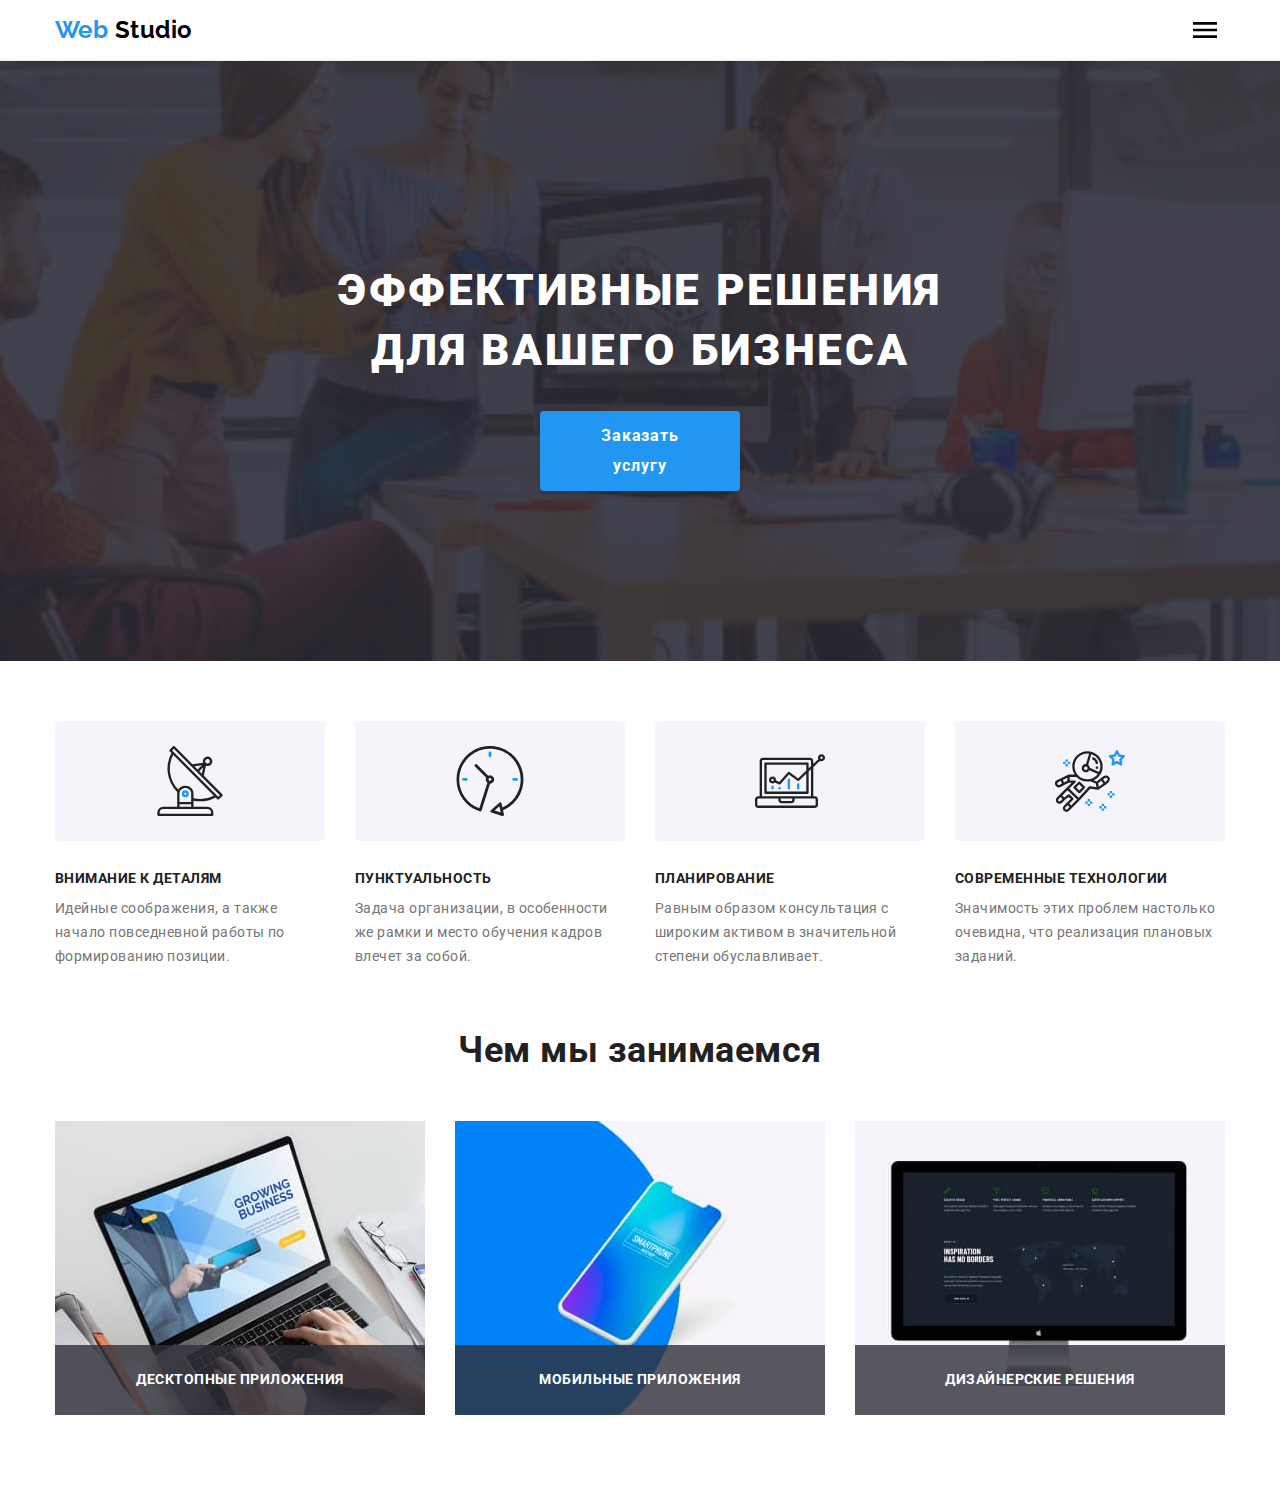
==== index.html @ 08ed557a "делает видимой секцию Чем мы занимаемся на десктопах" ====
<!DOCTYPE html>
<html lang="ru">
  <head>
    <meta charset="UTF-8" />
    <meta name="viewport" content="width=device-width, initial-scale=1.0" />
    <title>Web Studio</title>
    <link
      href="https://fonts.googleapis.com/css2?family=Raleway:wght@700&family=Roboto:wght@400;500;700;900&display=swap"
      rel="stylesheet"
    />
    <link rel="stylesheet" href="./css/main.min.css" />
  </head>
  <body>
    <header class="header">
      <div class="container">
        <a class="logo link" href="./index.html" aria-label="Логотип">
          <span class="logo-web">Web </span>Studio
        </a>
        <button type="button" class="menu-btn" aria-expanded="false" aria-controls="menu-wrapper" data-menu-button>
          <svg width="40" height="40" aria-label="Переключатель мобильного меню">
            <use class="icon-close" href="./images/sprite.svg#icon-close"></use>
            <use class="icon-menu" href="./images/sprite.svg#icon-menu"></use>
          </svg>
        </button>
        <div class="menu-wrapper" id="menu-wrapper" data-menu>
          <nav class="navigation">
            <ul class="site-nav list">
              <li class="item">
                <a class="link current" href="./index.html">Студия</a>
              </li>
              <li class="item">
                <a class="link" href="./portfolio.html">Портфолио</a>
              </li>
              <li class="item">
                <a class="link" href="">Контакты</a>
              </li>
            </ul>
          </nav>
          <address class="address">
            <ul class="address-nav list">
              <li class="item">
                <a class="link" href="mailto:info@devstudio.com">
                  <svg class="address-nav-icon" width="16" height="11">
                    <use href="./images/sprite.svg#envelope"></use>
                  </svg>
                  info@devstudio.com
                </a>
              </li>
              <li class="item">
                <a class="link" href="tel:+380961111111">
                  <svg class="address-nav-icon" width="10" height="15">
                    <use href="./images/sprite.svg#smartphone"></use>
                  </svg>
                  +38 096 111 11 11
                </a>
              </li>
            </ul>
          </address>
        </div>
      </div>
    </header>
    
    
    <main>
      
      <!-- HERO секция -->
      
      <section class="hero">
        <h1 class="hero-title">Эффективные решения для вашего бизнеса</h1>
        <button class="button" type="button" data-modal-open>
          Заказать услугу
        </button>
      </section>

      <!-- Modal Window -->

      <div class="backdrop is-hidden" data-modal>
        <div class="modal">
          <button class="close-button" type="button" data-modal-close>
            <svg class="close-btn" width="30" height="30">
              <use href="./images/sprite.svg#close-btn"></use>
            </svg>
          </button>
          <h2 class="modal-title">Оставьте свои данные, мы вам перезвоним</h2>
          <form action="" class="modal-form">
            <div class="form-field">
              <input
                class="form-input"
                type="text"
                name="user-name"
                id="name"
                placeholder=" "
                required
              />
              <svg class="input-icon" width="18" height="18">
                <use href="./images/sprite.svg#person"></use>
              </svg>
              <label class="form-label" for="name">Имя</label>
            </div>
            <div class="form-field">
              <input
                class="form-input"
                type="tel"
                name="user-telephone"
                id="tel"
                placeholder=" "
                required
              />
              <svg class="input-icon" width="18" height="18">
                <use href="./images/sprite.svg#phone"></use>
              </svg>
              <label class="form-label" for="tel">Телефон</label>
            </div>
            <div class="form-field">
              <input
                class="form-input"
                type="email"
                name="user-email"
                id="email"
                placeholder=" "
                required
              />
              <svg class="input-icon" width="18" height="18">
                <use href="./images/sprite.svg#email"></use>
              </svg>
              <label class="form-label" for="email">Почта</label>
            </div>
            <div class="textarea-field">
              <textarea
                class="form-textarea"
                name="comment"
                id="comment"
                placeholder=" "
              ></textarea>
              <label class="textarea-label" for="comment">Комментарии</label>
            </div>
            <div class="policy-field">
              <label for="policy" class="policy">
                <input
                  class="checkbox"
                  type="checkbox"
                  id="policy"
                  value="accept"
                  required
                />
                <span class="check-icon"></span>
                Соглашаюсь с рассылкой и принимаю
                <a class="policy-link" href="">Условия договора</a>
              </label>
            </div>
            <button class="button" type="submit">Отправить</button>
          </form>
        </div>
      </div>

      <!-- секция О нас -->
      <section class="about-us">
        <div class="container">
          <h2 class="visually-hidden">О нас</h2>
          <ul class="about-us-list list">
            <li class="item">
              <div class="about-us-img">
                <svg class="about-us-svg">
                  <use href="./images/sprite.svg#antenna"></use>
                </svg>
              </div>
              <h3 class="subtitle">Внимание к деталям</h3>
              <p class="description">
                Идейные соображения, а также начало повседневной работы по
                формированию позиции.
              </p>
            </li>
            <li class="item">
              <div class="about-us-img">
                <svg class="about-us-svg">
                  <use href="./images/sprite.svg#clock"></use>
                </svg>
              </div>
              <h3 class="subtitle">Пунктуальность</h3>
              <p class="description">
                Задача организации, в особенности же рамки и место обучения
                кадров влечет за собой.
              </p>
            </li>
            <li class="item">
              <div class="about-us-img">
                <svg class="about-us-svg">
                  <use href="./images/sprite.svg#diagram"></use>
                </svg>
              </div>
              <h3 class="subtitle">Планирование</h3>
              <p class="description">
                Равным образом консультация с широким активом в значительной
                степени обуславливает.
              </p>
            </li>
            <li class="item">
              <div class="about-us-img">
                <svg class="about-us-svg">
                  <use href="./images/sprite.svg#astronaut"></use>
                </svg>
              </div>
              <h3 class="subtitle">Современные технологии</h3>
              <p class="description">
                Значимость этих проблем настолько очевидна, что реализация
                плановых заданий.
              </p>
            </li>
          </ul>
        </div>
      </section>




      <!-- секция Чем мы занимаемся -->
      
      <section class="what-we-do">
        <div class="container">
          <h2 class="title">Чем мы занимаемся</h2>
          <ul class="what-we-do-list list">
            <li class="item">
              <img
                src="./images/main/img-notebook.jpg"
                alt="изображение ноутбука"
                width="370px"
                height="294px"
              />
              <p class="description">Десктопные приложения</p>
            </li>
            <li class="item">
              <img
                src="./images/main/img-smartphone.jpg"
                alt="изображение смартфона"
                width="370px"
                height="294px"
              />
              <p class="description">Мобильные приложения</p>
            </li>
            <li class="item">
              <img
                src="./images/main/img-monitor.jpg"
                alt="изображение монитора"
                width="370px"
                height="294px"
              />
              <p class="description">Дизайнерские решения</p>
            </li>
          </ul>
        </div>
      </section>



      <!-- секция Наша команда -->


      <!-- <section class="team">
        <div class="container">
          <h2 class="title">Наша команда</h2>
          <ul class="team-list list">
            <li class="item">
              <img
                class="team-photo"
                src="./images/team/NikKucher-photo.jpg"
                alt="фото Николая Кучеренко"
                width="270"
              />
              <h3 class="subtitle">Николай Кучеренко</h3>
              <p class="description" lang="en">Product Designer</p>
              <ul class="social-links-list list">
                <li class="social-links-list-item">
                  <a
                    class="social-links-link"
                    href=""
                    aria-label="иконка инстаграма"
                  >
                    <svg class="social-links-icon">
                      <use href="./images/sprite.svg#instagram"></use>
                    </svg>
                  </a>
                </li>
                <li class="social-links-list-item">
                  <a
                    class="social-links-link"
                    href=""
                    aria-label="иконка твиттера"
                  >
                    <svg class="social-links-icon">
                      <use href="./images/sprite.svg#twitter"></use>
                    </svg>
                  </a>
                </li>
                <li class="social-links-list-item">
                  <a
                    class="social-links-link"
                    href=""
                    aria-label="иконка фейсбука"
                  >
                    <svg class="social-links-icon">
                      <use href="./images/sprite.svg#facebook"></use>
                    </svg>
                  </a>
                </li>
                <li class="social-links-list-item">
                  <a
                    class="social-links-link"
                    href=""
                    aria-label="иконка линкедина"
                  >
                    <svg class="social-links-icon">
                      <use href="./images/sprite.svg#linkedin"></use>
                    </svg>
                  </a>
                </li>
              </ul>
            </li>
            <li class="item">
              <img
                class="team-photo"
                src="./images/team/OlgaIvanova-photo.jpg"
                alt="фото Ольги Ивановой"
                width="270"
              />
              <h3 class="subtitle">Ольга Иванова</h3>
              <p class="description" lang="en">Frontend Developer</p>
              <ul class="social-links-list list">
                <li class="social-links-list-item">
                  <a
                    class="social-links-link"
                    href=""
                    aria-label="иконка инстаграма"
                  >
                    <svg class="social-links-icon">
                      <use href="./images/sprite.svg#instagram"></use>
                    </svg>
                  </a>
                </li>
                <li class="social-links-list-item">
                  <a
                    class="social-links-link"
                    href=""
                    aria-label="иконка твиттера"
                  >
                    <svg class="social-links-icon">
                      <use href="./images/sprite.svg#twitter"></use>
                    </svg>
                  </a>
                </li>
                <li class="social-links-list-item">
                  <a
                    class="social-links-link"
                    href=""
                    aria-label="иконка фейсбука"
                  >
                    <svg class="social-links-icon">
                      <use href="./images/sprite.svg#facebook"></use>
                    </svg>
                  </a>
                </li>
                <li class="social-links-list-item">
                  <a
                    class="social-links-link"
                    href=""
                    aria-label="иконка линкедина"
                  >
                    <svg class="social-links-icon">
                      <use href="./images/sprite.svg#linkedin"></use>
                    </svg>
                  </a>
                </li>
              </ul>
            </li>
            <li class="item">
              <img
                class="team-photo"
                src="./images/team/AnSheva-photo.jpg"
                alt="фото Андрея Шевченко"
                width="270"
              />
              <h3 class="subtitle">Андрей Шевченко</h3>
              <p class="description" lang="en">Marketing</p>
              <ul class="social-links-list list">
                <li class="social-links-list-item">
                  <a
                    class="social-links-link"
                    href=""
                    aria-label="иконка инстаграма"
                  >
                    <svg class="social-links-icon">
                      <use href="./images/sprite.svg#instagram"></use>
                    </svg>
                  </a>
                </li>
                <li class="social-links-list-item">
                  <a
                    class="social-links-link"
                    href=""
                    aria-label="иконка твиттера"
                  >
                    <svg class="social-links-icon">
                      <use href="./images/sprite.svg#twitter"></use>
                    </svg>
                  </a>
                </li>
                <li class="social-links-list-item">
                  <a
                    class="social-links-link"
                    href=""
                    aria-label="иконка фейсбука"
                  >
                    <svg class="social-links-icon">
                      <use href="./images/sprite.svg#facebook"></use>
                    </svg>
                  </a>
                </li>
                <li class="social-links-list-item">
                  <a
                    class="social-links-link"
                    href=""
                    aria-label="иконка линкедина"
                  >
                    <svg class="social-links-icon">
                      <use href="./images/sprite.svg#linkedin"></use>
                    </svg>
                  </a>
                </li>
              </ul>
            </li>
            <li class="item">
              <img
                class="team-photo"
                src="./images/team/IvNik-photo.jpg"
                alt="фото Ивана Николаева"
                width="270"
              />
              <h3 class="subtitle">Иван Николаев</h3>
              <p class="description" lang="en">UI Designer</p>
              <ul class="social-links-list list">
                <li class="social-links-list-item">
                  <a
                    class="social-links-link"
                    href=""
                    aria-label="иконка инстаграма"
                  >
                    <svg class="social-links-icon">
                      <use href="./images/sprite.svg#instagram"></use>
                    </svg>
                  </a>
                </li>
                <li class="social-links-list-item">
                  <a
                    class="social-links-link"
                    href=""
                    aria-label="иконка твиттера"
                  >
                    <svg class="social-links-icon">
                      <use href="./images/sprite.svg#twitter"></use>
                    </svg>
                  </a>
                </li>
                <li class="social-links-list-item">
                  <a
                    class="social-links-link"
                    href=""
                    aria-label="иконка фейсбука"
                  >
                    <svg class="social-links-icon">
                      <use href="./images/sprite.svg#facebook"></use>
                    </svg>
                  </a>
                </li>
                <li class="social-links-list-item">
                  <a
                    class="social-links-link"
                    href=""
                    aria-label="иконка линкедина"
                  >
                    <svg class="social-links-icon">
                      <use href="./images/sprite.svg#linkedin"></use>
                    </svg>
                  </a>
                </li>
              </ul>
            </li>
          </ul>
        </div>
      </section> -->



      <!-- секция Постоянные клиенты -->
      
           
      <!-- <section class="clients">
        <div class="container">
          <h2 class="title">Постоянные клиенты</h2>
          <ul class="clients-list list">
            <li class="item">
              <a class="link" href="" aria-label="логотип клиента">
                <svg width="44" height="49">
                  <use href="./images/sprite.svg#logo1"></use>
                </svg>
              </a>
            </li>
            <li class="item">
              <a class="link" href="" aria-label="логотип клиента">
                <svg width="40" height="52">
                  <use href="./images/sprite.svg#logo2"></use>
                </svg>
              </a>
            </li>
            <li class="item">
              <a class="link" href="" aria-label="логотип клиента">
                <svg width="41" height="43">
                  <use href="./images/sprite.svg#logo3"></use>
                </svg>
              </a>
            </li>
            <li class="item">
              <a class="link" href="" aria-label="логотип клиента">
                <svg width="80" height="42">
                  <use href="./images/sprite.svg#logo4"></use>
                </svg>
              </a>
            </li>
            <li class="item">
              <a class="link" href="" aria-label="логотип клиента">
                <svg width="59" height="47">
                  <use href="./images/sprite.svg#logo5"></use>
                </svg>
              </a>
            </li>
            <li class="item">
              <a class="link" href="" aria-label="логотип клиента">
                <svg width="88" height="45">
                  <use href="./images/sprite.svg#logo6"></use>
                </svg>
              </a>
            </li>
          </ul>
        </div>
      </section> -->
    </main> 

    <!-- <footer class="footer">
      <div class="container">
        <div class="footer-nav">
          <a class="logo link" href="./index.html" aria-label="Логотип">
            <span class="logo-web">Web </span>Studio
          </a>
          <address class="footer-address">
            <ul class="list">
              <li class="item">
                <a
                  class="address link"
                  href="https://goo.gl/maps/eGHptjtnP1GtuNhV8"
                  >г. Киев, пр-т Леси Украинки, 26</a
                >
              </li>
              <li class="item">
                <a class="address-nav link" href="mailto:info@example.com"
                  >info@example.com</a
                >
              </li>
              <li class="item">
                <a class="address-nav link" href="tel:+380991111111"
                  >+38 099 111 11 11</a
                >
              </li>
            </ul>
          </address>
        </div>
        <div class="join-up">
          <b class="text">Присоединяйтесь</b>
          <ul class="join-up-list list">
            <li class="item">
              <a
                class="social-links-link"
                href=""
                aria-label="иконка инстаграма"
              >
                <svg class="social-links-icon">
                  <use href="./images/sprite.svg#instagram"></use>
                </svg>
              </a>
            </li>
            <li class="item">
              <a class="social-links-link" href="" aria-label="иконка твиттера">
                <svg class="social-links-icon">
                  <use href="./images/sprite.svg#twitter"></use>
                </svg>
              </a>
            </li>
            <li class="item">
              <a class="social-links-link" href="" aria-label="иконка фейсбука">
                <svg class="social-links-icon">
                  <use href="./images/sprite.svg#facebook"></use>
                </svg>
              </a>
            </li>
            <li class="item">
              <a
                class="social-links-link"
                href=""
                aria-label="иконка линкедина"
              >
                <svg class="social-links-icon">
                  <use href="./images/sprite.svg#linkedin"></use>
                </svg>
              </a>
            </li>
          </ul>
        </div>
        <div class="subscribe">
          <b class="text">Подпишитесь на рассылку</b>
          <form class="subscribe-form" action="#">
            <input
              class="email"
              type="email"
              name="email"
              placeholder="E-mail"
            />
            <button class="button" type="submit">
              Подписаться
              <svg class="send-icon" width="24" height="24">
                <use href="./images/sprite.svg#send-icon"></use>
              </svg>
            </button>
          </form>
        </div>
      </div>
    </footer> -->
    <script src="./js/menu.js"></script>
    <script src="./js/modal.js"></script>
  </body>
</html>
---- css/main.min.css ----
/*! modern-normalize v0.7.0 | MIT License | https://github.com/sindresorhus/modern-normalize */*,*::before,*::after{box-sizing:border-box}:root{-moz-tab-size:4;tab-size:4}html{line-height:1.15;-webkit-text-size-adjust:100%}body{margin:0}body{font-family:system-ui,-apple-system,"Segoe UI",Roboto,Helvetica,Arial,sans-serif,"Apple Color Emoji","Segoe UI Emoji"}hr{height:0}abbr[title]{text-decoration:underline dotted}b,strong{font-weight:bolder}code,kbd,samp,pre{font-family:ui-monospace, SFMono-Regular, Consolas, 'Liberation Mono', Menlo, monospace;font-size:1em}small{font-size:80%}sub,sup{font-size:75%;line-height:0;position:relative;vertical-align:baseline}sub{bottom:-0.25em}sup{top:-0.5em}button,input,optgroup,select,textarea{font-family:inherit;font-size:100%;line-height:1.15;margin:0}button,select{text-transform:none}button,[type='button'],[type='reset'],[type='submit']{-webkit-appearance:button}button::-moz-focus-inner,[type='button']::-moz-focus-inner,[type='reset']::-moz-focus-inner,[type='submit']::-moz-focus-inner{border-style:none;padding:0}button:-moz-focusring,[type='button']:-moz-focusring,[type='reset']:-moz-focusring,[type='submit']:-moz-focusring{outline:1px dotted ButtonText}legend{padding:0}progress{vertical-align:baseline}[type='number']::-webkit-inner-spin-button,[type='number']::-webkit-outer-spin-button{height:auto}[type='search']{-webkit-appearance:textfield;outline-offset:-2px}[type='search']::-webkit-search-decoration{-webkit-appearance:none}::-webkit-file-upload-button{-webkit-appearance:button;font:inherit}summary{display:list-item}body{background-color:#fff;color:#212121;font-family:"Roboto",sans-serif;letter-spacing:0.03em}img{display:block;max-width:100%;height:auto;overflow:auto}.list{margin:0;padding:0;list-style:none}.link{text-decoration:none}.visually-hidden{position:absolute;width:1px;height:1px;margin:-1px;border:0;padding:0;white-space:nowrap;clip-path:inset(100%);clip:rect(0 0 0 0);overflow:hidden}.container{padding-left:15px;padding-right:15px;margin-left:auto;margin-right:auto}@media screen and (min-width: 480px){.container{width:480px}}@media screen and (min-width: 768px){.container{width:768px}}@media screen and (min-width: 1200px){.container{width:1200px}}.logo{display:inline-block;color:#000000;font-family:"Raleway",sans-serif;font-weight:700;font-size:24px;line-height:1.17}@media screen and (min-wwidth: 1200px){.logo{font-size:24px;line-height:1.17}}.logo-web{color:#2196f3}.button{width:200px;color:#fff;background-color:#2196f3;font-family:inherit;font-weight:700;font-size:16px;line-height:1.875;letter-spacing:0.058em;padding:10px 32px;box-shadow:0px 4px 4px rgba(0,0,0,0.15);border-radius:4px;border:none;transition:background-color 250ms cubic-bezier(0.4, 0, 0.2, 1);cursor:pointer}.button:hover,.button:focus{background-color:#188ce8}.backdrop{position:fixed;left:0;top:0;width:100%;height:100%;background-color:rgba(0,0,0,0.2);z-index:7;opacity:1;scale:1;transition:opacity 250ms cubic-bezier(0.4, 0, 0.2, 1);overflow-y:scroll;padding:94px 15px}.backdrop.is-hidden{opacity:0;pointer-events:none}.backdrop.is-hidden .modal{transform:translate(-50%, -50%) scale(1.1)}.modal{position:relative;background-color:#fff;box-shadow:0px 1px 3px rgba(0,0,0,0.12),0px 1px 1px rgba(0,0,0,0.14),0px 2px 1px rgba(0,0,0,0.2);border-radius:4px;padding:40px}@media screen and (min-width: 480px){.modal{position:absolute;top:50%;left:50%;transform:translate(-50%, -50%) scale(1);transition:transform 250ms cubic-bezier(0.4, 0, 0.2, 1);width:450px}}@media screen and (min-width: 1200px){.modal{width:528px}}.close-button{position:absolute;display:flex;justify-content:center;align-items:center;top:8px;right:8px;width:30px;height:30px;background:#fff;border:1px solid rgba(0,0,0,0.1);border-radius:50%;padding:0;margin:0;transition:fill 250ms cubic-bezier(0.4, 0, 0.2, 1);cursor:pointer}.close-button:hover{fill:#2196f3}.modal-title{font-weight:700;font-size:20px;line-height:1.5;text-align:center;margin:0;margin-bottom:30px}@media screen and (min-width: 1200px){.modal-title{line-height:1.15}}.modal-form .button{display:block;box-shadow:0px 4px 4px rgba(0,0,0,0.15);margin-left:auto;margin-right:auto}.form-field,.textarea-field{position:relative}.form-field{margin-bottom:28px}.textarea-field{max-height:120px;margin-bottom:20px}.policy-field{margin-bottom:30px;resize:none}.form-input,.form-textarea{width:100%;border:1px solid rgba(33,33,33,0.2);border-radius:4px;margin:0;padding:12px 42px;transition:border 250ms cubic-bezier(0.4, 0, 0.2, 1)}.form-input:focus,.form-input:not(:placeholder-shown),.form-textarea:focus,.form-textarea:not(:placeholder-shown){border:1px solid #2196f3;outline:none}.form-textarea{height:120px;padding:12px 16px;resize:none}.input-icon{position:absolute;top:50%;left:16px;transform:translateY(-50%);fill:#212121;transition:fill 250ms cubic-bezier(0.4, 0, 0.2, 1)}.form-input:focus+.input-icon,.form-input:not(:placeholder-shown)+.input-icon{fill:#2196f3}.form-label,.textarea-label{position:absolute;transition:transform 250ms cubic-bezier(0.4, 0, 0.2, 1),color 250ms cubic-bezier(0.4, 0, 0.2, 1);font-size:14px;line-height:1.14;letter-spacing:0.01em;color:#757575}.form-label{top:50%;left:42px;transform:translateY(-50%)}.textarea-label{top:12px;left:16px}.form-input:focus ~ .form-label,.form-input:not(:placeholder-shown) ~ .form-label{color:#2196f3;transform:translate(-26px, -40px);font-size:12px;line-height:1.17}.form-textarea:focus+.textarea-label,.form-textarea:not(:placeholder-shown)+.textarea-label{color:#2196f3;transform:translateY(-30px);font-size:12px;line-height:1.17}.policy{display:flex;align-items:center;justify-content:space-between}.policy,.policy-link{font-size:12px;line-height:1.17;color:#757575}@media screen and (min-width: 1200px){.policy,.policy-link{font-size:14px;line-height:1.71}}.policy-link{text-decoration-line:underline;color:#2196f3}.check-icon{display:inline-block;width:16px;height:15px;border:2px solid #212121;border-radius:4px}.checkbox:checked+.check-icon{background-color:#2196f3;border-color:#2196f3;background-image:url("../images/svg/check.svg");background-size:contain;background-origin:border-box}.checkbox{position:absolute;width:1px;height:1px;margin:-1px;border:0;padding:0;white-space:nowrap;clip-path:inset(100%);clip:rect(0 0 0 0);overflow:hidden}.social-links-list{display:flex;justify-content:center;align-items:center}.social-links-list-item:not(:last-child){margin-right:10px}.social-links-link{display:flex;justify-content:center;align-items:center;width:44px;height:44px;background-color:#fff;border-radius:50%;fill:#afb1b8;transition:background-color 250ms cubic-bezier(0.4, 0, 0.2, 1),fill 250ms cubic-bezier(0.4, 0, 0.2, 1)}.social-links-link:hover,.social-links-link:focus{background-color:#2196f3;fill:#fff}.social-links-icon{width:20px;height:20px}.header{position:relative;border-bottom:1px solid #ececec}.header .container{display:flex;align-items:center;justify-content:space-between;padding-top:10px;padding-bottom:10px}.menu-wrapper{display:none;position:absolute;width:100%;text-align:center;top:100%;left:0;background-color:#fff;padding-top:60px;padding-bottom:60px;box-shadow:0px 4px 8px rgba(0,0,0,0.04),0px 2px 4px rgba(0,0,0,0.08),0px 1px 3px rgba(0,0,0,0.16)}.menu-wrapper.is-open{display:block}.icon-close{display:none}.menu-btn{font-size:0;padding:0;border:none;background-color:transparent;transition:fill 250ms cubic-bezier(0.4, 0, 0.2, 1)}.menu-btn:hover,.menu-btn:focus{fill:#2196f3}.menu-btn.is-open .icon-close{display:block}.menu-btn.is-open .icon-menu{display:none}.site-nav .link,.address-nav .link{display:inline-block;color:#212121;font-weight:500;font-size:18px;line-height:1.17;letter-spacing:0.02em;transition:color 250ms cubic-bezier(0.4, 0, 0.2, 1)}.site-nav .link:hover,.site-nav .link:focus,.address-nav .link:hover,.address-nav .link:focus{color:#2196f3}@media screen and (min-width: 768px){.site-nav .link,.address-nav .link{font-size:14px;line-height:1.14}}.site-nav .link.current{position:relative;color:#2196f3}.site-nav .link.current::after{content:'';display:inline-block;position:absolute;left:0;bottom:-8px;background-color:#2196f3;width:100%;height:4px;border-radius:2px}.address-nav .link{color:#757575;font-style:normal}.address-nav-icon{margin-right:10px;fill:currentColor}.site-nav .item:not(:last-child){margin-bottom:40px}.navigation{margin-bottom:60px}.address-nav .item:not(:last-child){margin-bottom:16px}.hero{text-align:center;padding:118px 60px 118px 60px;max-width:1600px;height:400px;margin-right:auto;margin-left:auto;background-size:cover;background-repeat:no-repeat;background-position:center;background-image:linear-gradient(rgba(47,48,58,0.8), rgba(47,48,58,0.8)),url(../images/hero/hero-mob.jpg);background-color:rgba(47,48,58,0.8)}@media screen and (min-width: 1200px){.hero{height:600px;padding-top:200px;padding-bottom:200px}}.hero-title{color:#fff;font-weight:900;font-size:26px;line-height:1.62;letter-spacing:0.06em;text-transform:uppercase;margin:0 auto;margin-bottom:30px}@media screen and (min-width: 480px){.hero-title{width:360px}}@media screen and (min-width: 1200px){.hero-title{font-size:44px;line-height:1.36;width:696px}}.about-us{padding-top:60px;padding-bottom:60px}.about-us .subtitle{color:#212121;font-weight:700;font-size:14px;line-height:1.14;text-transform:uppercase;margin:0;margin-bottom:10px}.about-us .description{color:#757575;font-size:14px;line-height:1.71;margin:0}@media screen and (max-width: 767px){.about-us-list .item:not(:last-child){margin-bottom:30px}}@media screen and (min-width: 768px){.about-us-list{display:flex;flex-wrap:wrap}.about-us-list .item{width:calc((100% - 30px) / 2);margin-right:30px;margin-bottom:30px}.about-us-list .item:nth-child(2n){margin-right:0}.about-us-list .item:nth-last-child(-n+2){margin-bottom:0}}@media screen and (min-width: 1200px){.about-us-list .item{width:calc((100% - 3 * 30px) / 4);margin-bottom:0}.about-us-list .item:not(:last-child){margin-right:30px}}.about-us-img{background-color:#f5f4fa;border-radius:4px;margin-bottom:30px;padding-top:25px;padding-bottom:25px;display:flex;justify-content:center;align-items:center}.about-us-svg{width:70px;height:70px}.what-we-do{display:none}@media screen and (min-width: 1200px){.what-we-do{display:block}}.title{font-weight:700;font-size:36px;line-height:1.17;text-align:center;margin:0}.what-we-do{padding-bottom:94px}.what-we-do .title{margin-bottom:50px}.what-we-do-list{display:flex}.what-we-do-list .item{position:relative;width:calc((100% - 2 * 30px) / 3)}.what-we-do-list .item:not(:last-child){margin-right:30px}.what-we-do-list .description{position:absolute;bottom:0;width:100%;height:70px;background-color:rgba(47,48,58,0.8);color:#fff;font-weight:700;font-size:14px;line-height:1.14;text-align:center;text-transform:uppercase;margin:0;padding-top:27px;padding-bottom:27px}.team{background-color:#f5f4fa;padding-top:94px;padding-bottom:94px}.team .title{margin-bottom:50px}.team .subtitle,.team .description{font-weight:500;font-size:16px;line-height:1.19;text-align:center;margin:0}.team .subtitle{margin-bottom:10px}.team .description{color:#757575;font-weight:400;margin-bottom:16px}.team-list{display:flex}.team-list .item{background-color:#fff;width:calc((100% - 3 * 30px) / 4);padding-bottom:24px;box-shadow:0px 2px 1px rgba(0,0,0,0.2),0px 1px 1px rgba(0,0,0,0.14),0px 1px 3px rgba(0,0,0,0.12);border-radius:0px 0px 4px 4px}.team-list .item:not(:last-child){margin-right:30px}.team-photo{display:block;margin-bottom:30px}.clients{padding-top:94px;padding-bottom:94px}.clients .title{margin-bottom:50px}.clients .link{display:flex;justify-content:center;align-items:center;width:100%;height:90px;border:1px solid #afb1b8;border-radius:4px;fill:#afb1b8;transition:border-color 250ms cubic-bezier(0.4, 0, 0.2, 1),fill 250ms cubic-bezier(0.4, 0, 0.2, 1)}.clients .link:hover,.clients .link:focus{border-color:#2196f3;fill:#2196f3}.clients-list{display:flex}.clients-list .item{width:calc((100% - 5 * 30px) / 6)}.clients-list .item:not(:last-child){margin-right:30px}.footer{background-color:#2f303a;color:#fff}.footer .container{display:flex;align-items:baseline;justify-content:space-between;padding-top:60px;padding-bottom:60px}.footer .logo{color:#fff;margin-bottom:20px}.footer .email{width:358px;color:#fff;background-color:transparent;border:1px solid rgba(255,255,255,0.3);border-radius:4px;padding:15px 16px;margin-right:12px}.footer .button{display:flex;align-items:center}.footer .social-links-link{background-color:rgba(255,255,255,0.1);border-radius:50%;fill:#fff;transition:background-color 250ms cubic-bezier(0.4, 0, 0.2, 1)}.footer .social-links-link:hover,.footer .social-links-link:focus{background-color:#2196f3}.footer .address,.footer .address-nav{color:#fff;font-style:normal;font-size:14px;line-height:1.71}.footer .address-nav{color:rgba(255,255,255,0.6)}.footer-nav{display:flex;flex-direction:column;justify-content:center;margin-right:69px}.footer-address .item:not(:last-child){margin-bottom:9px}.join-up{margin-right:94px}.join-up-list{display:flex;justify-content:center;align-items:center}.join-up-list .item:not(:last-child){margin-right:10px}.join-up .text,.subscribe .text{display:block;font-weight:700;font-size:14px;line-height:1.14;text-transform:uppercase;margin-bottom:20px}.send-icon{margin-left:10px}.subscribe-form{display:flex;width:100%;justify-content:space-between;align-items:center}
/*# sourceMappingURL=main.min.css.map */
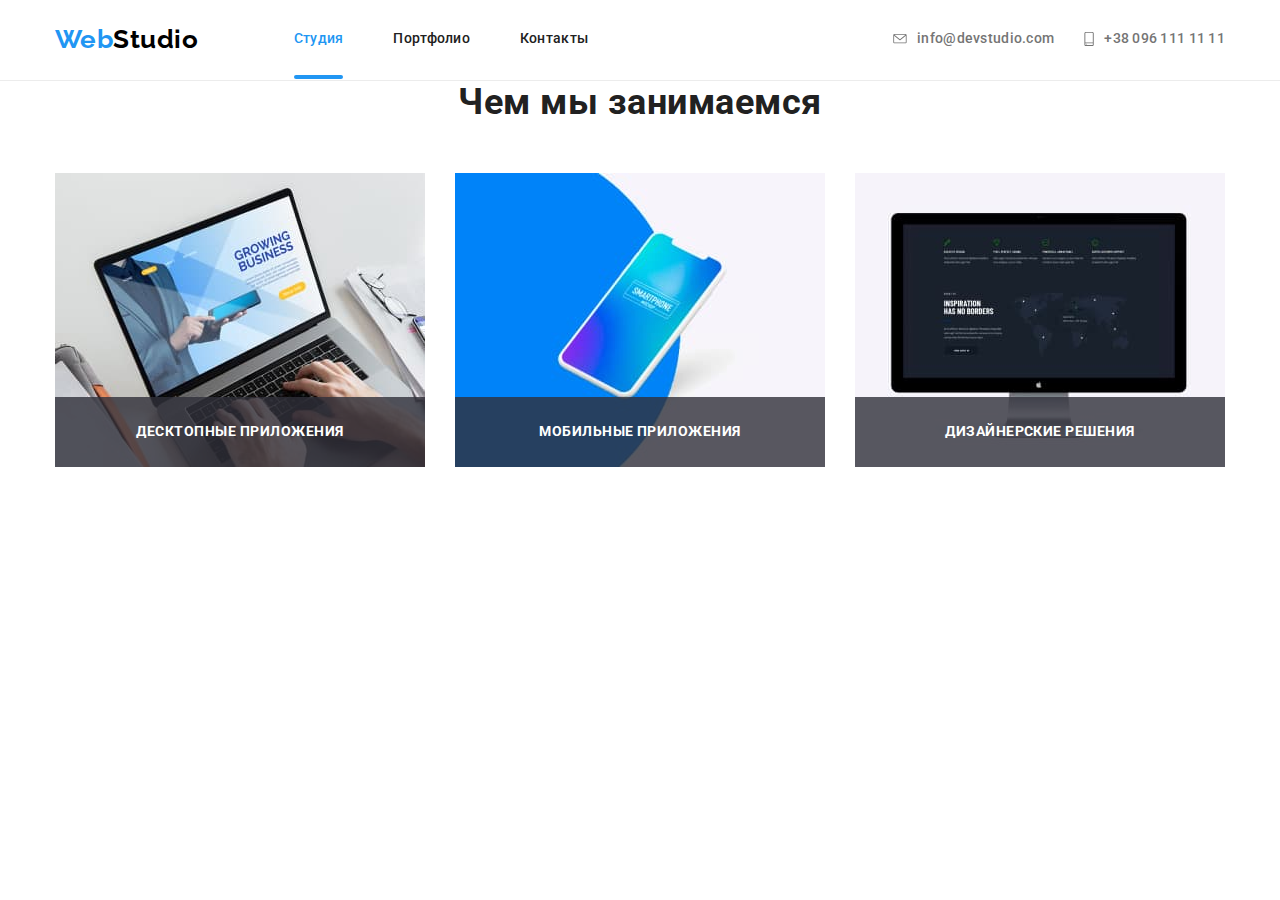
==== commit 830cc924: "адаптирует header под все устройства" ====
--- a/index.html
+++ b/index.html
@@ -14,7 +14,7 @@
     <header class="header">
       <div class="container">
         <a class="logo link" href="./index.html" aria-label="Логотип">
-          <span class="logo-web">Web </span>Studio
+          <span class="logo-web">Web</span>Studio
         </a>
         <button type="button" class="menu-btn" aria-expanded="false" aria-controls="menu-wrapper" data-menu-button>
           <svg width="40" height="40" aria-label="Переключатель мобильного меню">
@@ -40,7 +40,7 @@
             <ul class="address-nav list">
               <li class="item">
                 <a class="link" href="mailto:info@devstudio.com">
-                  <svg class="address-nav-icon" width="16" height="11">
+                  <svg class="address-nav-icon" width="14" height="10">
                     <use href="./images/sprite.svg#envelope"></use>
                   </svg>
                   info@devstudio.com
@@ -48,7 +48,7 @@
               </li>
               <li class="item">
                 <a class="link" href="tel:+380961111111">
-                  <svg class="address-nav-icon" width="10" height="15">
+                  <svg class="address-nav-icon" width="10" height="14">
                     <use href="./images/sprite.svg#smartphone"></use>
                   </svg>
                   +38 096 111 11 11
@@ -65,12 +65,12 @@
       
       <!-- HERO секция -->
       
-      <section class="hero">
+      <!-- <section class="hero">
         <h1 class="hero-title">Эффективные решения для вашего бизнеса</h1>
         <button class="button" type="button" data-modal-open>
           Заказать услугу
         </button>
-      </section>
+      </section> -->
 
       <!-- Modal Window -->
 
@@ -154,7 +154,7 @@
       </div>
 
       <!-- секция О нас -->
-      <section class="about-us">
+      <!-- <section class="about-us">
         <div class="container">
           <h2 class="visually-hidden">О нас</h2>
           <ul class="about-us-list list">
@@ -208,7 +208,7 @@
             </li>
           </ul>
         </div>
-      </section>
+      </section> -->
 
 
 
@@ -264,7 +264,6 @@
                 class="team-photo"
                 src="./images/team/NikKucher-photo.jpg"
                 alt="фото Николая Кучеренко"
-                width="270"
               />
               <h3 class="subtitle">Николай Кучеренко</h3>
               <p class="description" lang="en">Product Designer</p>
@@ -320,7 +319,6 @@
                 class="team-photo"
                 src="./images/team/OlgaIvanova-photo.jpg"
                 alt="фото Ольги Ивановой"
-                width="270"
               />
               <h3 class="subtitle">Ольга Иванова</h3>
               <p class="description" lang="en">Frontend Developer</p>
@@ -376,7 +374,6 @@
                 class="team-photo"
                 src="./images/team/AnSheva-photo.jpg"
                 alt="фото Андрея Шевченко"
-                width="270"
               />
               <h3 class="subtitle">Андрей Шевченко</h3>
               <p class="description" lang="en">Marketing</p>
@@ -432,7 +429,6 @@
                 class="team-photo"
                 src="./images/team/IvNik-photo.jpg"
                 alt="фото Ивана Николаева"
-                width="270"
               />
               <h3 class="subtitle">Иван Николаев</h3>
               <p class="description" lang="en">UI Designer</p>
@@ -547,7 +543,7 @@
       <div class="container">
         <div class="footer-nav">
           <a class="logo link" href="./index.html" aria-label="Логотип">
-            <span class="logo-web">Web </span>Studio
+            <span class="logo-web">Web</span>Studio
           </a>
           <address class="footer-address">
             <ul class="list">
--- a/css/main.min.css
+++ b/css/main.min.css
@@ -1,3 +1,3 @@
 /*! modern-normalize v0.7.0 | MIT License | https://github.com/sindresorhus/modern-normalize */*,*::before,*::after{box-sizing:border-box}:root{-moz-tab-size:4;tab-size:4}html{line-height:1.15;-webkit-text-size-adjust:100%}body{margin:0}body{font-family:system-ui,-apple-system,"Segoe UI",Roboto,Helvetica,Arial,sans-serif,"Apple Color Emoji","Segoe UI Emoji"}hr{height:0}abbr[title]{text-decoration:underline dotted}b,strong{font-weight:bolder}code,kbd,samp,pre{font-family:ui-monospace, SFMono-Regular, Consolas, 'Liberation Mono', Menlo,- monospace;font-size:1em}small{font-size:80%}sub,sup{font-size:75%;line-height:0;position:relative;vertical-align:baseline}sub{bottom:-0.25em}sup{top:-0.5em}button,input,optgroup,select,textarea{font-family:inherit;font-size:100%;line-height:1.15;margin:0}button,select{text-transform:none}button,[type='button'],[type='reset'],[type='submit']{-webkit-appearance:button}button::-moz-focus-inner,[type='button']::-moz-focus-inner,[type='reset']::-moz-focus-inner,[type='submit']::-moz-focus-inner{border-style:none;padding:0}button:-moz-focusring,[type='button']:-moz-focusring,[type='reset']:-moz-focusring,[type='submit']:-moz-focusring{outline:1px dotted ButtonText}legend{padding:0}progress{vertical-align:baseline}[type='number']::-webkit-inner-spin-button,[type='number']::-webkit-outer-spin-button{height:auto}[type='search']{-webkit-appearance:textfield;outline-offset:-2px}[type='search']::-webkit-search-decoration{-webkit-appearance:none}::-webkit-file-upload-button{-webkit-appearance:button;font:inherit}summary{display:list-item}body{background-color:#fff;color:#212121;font-family:"Roboto",sans-serif;letter-spacing:0.03em}img{display:block;max-width:100%;height:auto;overflow:auto}.list{margin:0;padding:0;list-style:none}.link{text-decoration:none}.visually-hidden{position:absolute;width:1px;height:1px;margin:-1px;border:0;padding:0;white-space:nowrap;clip-path:inset(100%);clip:rect(0 0 0 0);overflow:hidden}.container{padding-left:15px;padding-right:15px;margin-left:auto;margin-right:auto}@media screen and (min-width: 480px){.container{width:480px}}@media screen and (min-width: 768px){.container{width:768px}}@media screen and (min-width: 1200px){.container{width:1200px}}.logo{display:inline-block;color:#000000;font-family:"Raleway",sans-serif;font-weight:700;font-size:24px;line-height:1.17}@media screen and (min-wwidth: 1200px){.logo{font-size:24px;line-height:1.17}}.logo-web{color:#2196f3}.button{width:200px;color:#fff;background-color:#2196f3;font-family:inherit;font-weight:700;font-size:16px;line-height:1.875;letter-spacing:0.058em;padding:10px 32px;box-shadow:0px 4px 4px rgba(0,0,0,0.15);border-radius:4px;border:none;transition:background-color 250ms cubic-bezier(0.4, 0, 0.2, 1);cursor:pointer}.button:hover,.button:focus{background-color:#188ce8}.backdrop{position:fixed;left:0;top:0;width:100%;height:100%;background-color:rgba(0,0,0,0.2);z-index:7;opacity:1;scale:1;transition:opacity 250ms cubic-bezier(0.4, 0, 0.2, 1);overflow-y:scroll;padding:94px 15px}.backdrop.is-hidden{opacity:0;pointer-events:none}.backdrop.is-hidden .modal{transform:translate(-50%, -50%) scale(1.1)}.modal{position:relative;background-color:#fff;box-shadow:0px 1px 3px rgba(0,0,0,0.12),0px 1px 1px rgba(0,0,0,0.14),0px 2px 1px rgba(0,0,0,0.2);border-radius:4px;padding:40px}@media screen and (min-width: 480px){.modal{position:absolute;top:50%;left:50%;transform:translate(-50%, -50%) scale(1);transition:transform 250ms cubic-bezier(0.4, 0, 0.2, 1);width:450px}}@media screen and (min-width: 1200px){.modal{width:528px}}.close-button{position:absolute;display:flex;justify-content:center;align-items:center;top:8px;right:8px;width:30px;height:30px;background:#fff;border:1px solid rgba(0,0,0,0.1);border-radius:50%;padding:0;margin:0;transition:fill 250ms cubic-bezier(0.4, 0, 0.2, 1);cursor:pointer}.close-button:hover{fill:#2196f3}.modal-title{font-weight:700;font-size:20px;line-height:1.5;text-align:center;margin:0;margin-bottom:30px}@media screen and (min-width: 1200px){.modal-title{line-height:1.15}}.modal-form .button{display:block;box-shadow:0px 4px 4px rgba(0,0,0,0.15);margin-left:auto;margin-right:auto}.form-field,.textarea-field{position:relative}.form-field{margin-bottom:28px}.textarea-field{max-height:120px;margin-bottom:20px}.policy-field{margin-bottom:30px;resize:none}.form-input,.form-textarea{width:100%;border:1px solid rgba(33,33,33,0.2);border-radius:4px;margin:0;padding:12px 42px;transition:border 250ms cubic-bezier(0.4, 0, 0.2, 1)}.form-input:focus,.form-input:not(:placeholder-shown),.form-textarea:focus,.form-textarea:not(:placeholder-shown){border:1px solid #2196f3;outline:none}.form-textarea{height:120px;padding:12px 16px;resize:none}.input-icon{position:absolute;top:50%;left:16px;transform:translateY(-50%);fill:#212121;transition:fill 250ms cubic-bezier(0.4, 0, 0.2, 1)}.form-input:focus+.input-icon,.form-input:not(:placeholder-shown)+.input-icon{fill:#2196f3}.form-label,.textarea-label{position:absolute;transition:transform 250ms cubic-bezier(0.4, 0, 0.2, 1),color 250ms cubic-bezier(0.4, 0, 0.2, 1);font-size:14px;line-height:1.14;letter-spacing:0.01em;color:#757575}.form-label{top:50%;left:42px;transform:translateY(-50%)}.textarea-label{top:12px;left:16px}.form-input:focus ~ .form-label,.form-input:not(:placeholder-shown) ~ .form-label{color:#2196f3;transform:translate(-26px, -40px);font-size:12px;line-height:1.17}.form-textarea:focus+.textarea-label,.form-textarea:not(:placeholder-shown)+.textarea-label{color:#2196f3;transform:translateY(-30px);font-size:12px;line-height:1.17}.policy{display:flex;align-items:center;justify-content:space-between}.policy,.policy-link{font-size:12px;line-height:1.17;color:#757575}@media screen and (min-width: 1200px){.policy,.policy-link{font-size:14px;line-height:1.71}}.policy-link{text-decoration-line:underline;color:#2196f3}.check-icon{display:inline-block;width:16px;height:15px;border:2px solid #212121;border-radius:4px}.checkbox:checked+.check-icon{background-color:#2196f3;border-color:#2196f3;background-image:url("../images/svg/check.svg");background-size:contain;background-origin:border-box}.checkbox{position:absolute;width:1px;height:1px;margin:-1px;border:0;padding:0;white-space:nowrap;clip-path:inset(100%);clip:rect(0 0 0 0);overflow:hidden}.social-links-list{display:flex;justify-content:center;align-items:center}.social-links-list-item:not(:last-child){margin-right:10px}.social-links-link{display:flex;justify-content:center;align-items:center;width:44px;height:44px;background-color:#fff;border-radius:50%;fill:#afb1b8;transition:background-color 250ms cubic-bezier(0.4, 0, 0.2, 1),fill 250ms cubic-bezier(0.4, 0, 0.2, 1)}.social-links-link:hover,.social-links-link:focus{background-color:#2196f3;fill:#fff}.social-links-icon{width:20px;height:20px}.header{position:relative;border-bottom:1px solid #ececec}.header .container{display:flex;align-items:center;justify-content:space-between;padding-top:10px;padding-bottom:10px}.menu-wrapper{display:none;position:absolute;width:100%;text-align:center;top:100%;left:0;background-color:#fff;padding-top:60px;padding-bottom:60px;box-shadow:0px 4px 8px rgba(0,0,0,0.04),0px 2px 4px rgba(0,0,0,0.08),0px 1px 3px rgba(0,0,0,0.16)}.menu-wrapper.is-open{display:block}.icon-close{display:none}.menu-btn{font-size:0;padding:0;border:none;background-color:transparent;transition:fill 250ms cubic-bezier(0.4, 0, 0.2, 1)}.menu-btn:hover,.menu-btn:focus{fill:#2196f3}.menu-btn.is-open .icon-close{display:block}.menu-btn.is-open .icon-menu{display:none}.site-nav .link,.address-nav .link{display:inline-block;color:#212121;font-weight:500;font-size:18px;line-height:1.17;letter-spacing:0.02em;transition:color 250ms cubic-bezier(0.4, 0, 0.2, 1)}.site-nav .link:hover,.site-nav .link:focus,.address-nav .link:hover,.address-nav .link:focus{color:#2196f3}@media screen and (min-width: 768px){.site-nav .link,.address-nav .link{font-size:14px;line-height:1.14}}.site-nav .link.current{position:relative;color:#2196f3}.site-nav .link.current::after{content:'';display:inline-block;position:absolute;left:0;bottom:-8px;background-color:#2196f3;width:100%;height:4px;border-radius:2px}.address-nav .link{color:#757575;font-style:normal}.address-nav-icon{margin-right:10px;fill:currentColor}.site-nav .item:not(:last-child){margin-bottom:40px}.navigation{margin-bottom:60px}.address-nav .item:not(:last-child){margin-bottom:16px}.hero{text-align:center;padding:118px 60px 118px 60px;max-width:1600px;height:400px;margin-right:auto;margin-left:auto;background-size:cover;background-repeat:no-repeat;background-position:center;background-image:linear-gradient(rgba(47,48,58,0.8), rgba(47,48,58,0.8)),url(../images/hero/hero-mob.jpg);background-color:rgba(47,48,58,0.8)}@media screen and (min-width: 1200px){.hero{height:600px;padding-top:200px;padding-bottom:200px}}.hero-title{color:#fff;font-weight:900;font-size:26px;line-height:1.62;letter-spacing:0.06em;text-transform:uppercase;margin:0 auto;margin-bottom:30px}@media screen and (min-width: 480px){.hero-title{width:360px}}@media screen and (min-width: 1200px){.hero-title{font-size:44px;line-height:1.36;width:696px}}.about-us{padding-top:60px;padding-bottom:60px}.about-us .subtitle{color:#212121;font-weight:700;font-size:14px;line-height:1.14;text-transform:uppercase;margin:0;margin-bottom:10px}.about-us .description{color:#757575;font-size:14px;line-height:1.71;margin:0}@media screen and (max-width: 767px){.about-us-list .item:not(:last-child){margin-bottom:30px}}@media screen and (min-width: 768px){.about-us-list{display:flex;flex-wrap:wrap}.about-us-list .item{width:calc((100% - 30px) / 2);margin-right:30px;margin-bottom:30px}.about-us-list .item:nth-child(2n){margin-right:0}.about-us-list .item:nth-last-child(-n+2){margin-bottom:0}}@media screen and (min-width: 1200px){.about-us-list .item{width:calc((100% - 3 * 30px) / 4);margin-bottom:0}.about-us-list .item:not(:last-child){margin-right:30px}}.about-us-img{background-color:#f5f4fa;border-radius:4px;margin-bottom:30px;padding-top:25px;padding-bottom:25px;display:flex;justify-content:center;align-items:center}.about-us-svg{width:70px;height:70px}.what-we-do{display:none}@media screen and (min-width: 1200px){.what-we-do{display:block}}.title{font-weight:700;font-size:36px;line-height:1.17;text-align:center;margin:0}.what-we-do{padding-bottom:94px}.what-we-do .title{margin-bottom:50px}.what-we-do-list{display:flex}.what-we-do-list .item{position:relative;width:calc((100% - 2 * 30px) / 3)}.what-we-do-list .item:not(:last-child){margin-right:30px}.what-we-do-list .description{position:absolute;bottom:0;width:100%;height:70px;background-color:rgba(47,48,58,0.8);color:#fff;font-weight:700;font-size:14px;line-height:1.14;text-align:center;text-transform:uppercase;margin:0;padding-top:27px;padding-bottom:27px}.team{background-color:#f5f4fa;padding-top:94px;padding-bottom:94px}.team .title{margin-bottom:50px}.team .subtitle,.team .description{font-weight:500;font-size:16px;line-height:1.19;text-align:center;margin:0}.team .subtitle{margin-bottom:10px}.team .description{color:#757575;font-weight:400;margin-bottom:16px}.team-list{display:flex}.team-list .item{background-color:#fff;width:calc((100% - 3 * 30px) / 4);padding-bottom:24px;box-shadow:0px 2px 1px rgba(0,0,0,0.2),0px 1px 1px rgba(0,0,0,0.14),0px 1px 3px rgba(0,0,0,0.12);border-radius:0px 0px 4px 4px}.team-list .item:not(:last-child){margin-right:30px}.team-photo{display:block;margin-bottom:30px}.clients{padding-top:94px;padding-bottom:94px}.clients .title{margin-bottom:50px}.clients .link{display:flex;justify-content:center;align-items:center;width:100%;height:90px;border:1px solid #afb1b8;border-radius:4px;fill:#afb1b8;transition:border-color 250ms cubic-bezier(0.4, 0, 0.2, 1),fill 250ms cubic-bezier(0.4, 0, 0.2, 1)}.clients .link:hover,.clients .link:focus{border-color:#2196f3;fill:#2196f3}.clients-list{display:flex}.clients-list .item{width:calc((100% - 5 * 30px) / 6)}.clients-list .item:not(:last-child){margin-right:30px}.footer{background-color:#2f303a;color:#fff}.footer .container{display:flex;align-items:baseline;justify-content:space-between;padding-top:60px;padding-bottom:60px}.footer .logo{color:#fff;margin-bottom:20px}.footer .email{width:358px;color:#fff;background-color:transparent;border:1px solid rgba(255,255,255,0.3);border-radius:4px;padding:15px 16px;margin-right:12px}.footer .button{display:flex;align-items:center}.footer .social-links-link{background-color:rgba(255,255,255,0.1);border-radius:50%;fill:#fff;transition:background-color 250ms cubic-bezier(0.4, 0, 0.2, 1)}.footer .social-links-link:hover,.footer .social-links-link:focus{background-color:#2196f3}.footer .address,.footer .address-nav{color:#fff;font-style:normal;font-size:14px;line-height:1.71}.footer .address-nav{color:rgba(255,255,255,0.6)}.footer-nav{display:flex;flex-direction:column;justify-content:center;margin-right:69px}.footer-address .item:not(:last-child){margin-bottom:9px}.join-up{margin-right:94px}.join-up-list{display:flex;justify-content:center;align-items:center}.join-up-list .item:not(:last-child){margin-right:10px}.join-up .text,.subscribe .text{display:block;font-weight:700;font-size:14px;line-height:1.14;text-transform:uppercase;margin-bottom:20px}.send-icon{margin-left:10px}.subscribe-form{display:flex;width:100%;justify-content:space-between;align-items:center}
+ monospace;font-size:1em}small{font-size:80%}sub,sup{font-size:75%;line-height:0;position:relative;vertical-align:baseline}sub{bottom:-0.25em}sup{top:-0.5em}button,input,optgroup,select,textarea{font-family:inherit;font-size:100%;line-height:1.15;margin:0}button,select{text-transform:none}button,[type='button'],[type='reset'],[type='submit']{-webkit-appearance:button}button::-moz-focus-inner,[type='button']::-moz-focus-inner,[type='reset']::-moz-focus-inner,[type='submit']::-moz-focus-inner{border-style:none;padding:0}button:-moz-focusring,[type='button']:-moz-focusring,[type='reset']:-moz-focusring,[type='submit']:-moz-focusring{outline:1px dotted ButtonText}legend{padding:0}progress{vertical-align:baseline}[type='number']::-webkit-inner-spin-button,[type='number']::-webkit-outer-spin-button{height:auto}[type='search']{-webkit-appearance:textfield;outline-offset:-2px}[type='search']::-webkit-search-decoration{-webkit-appearance:none}::-webkit-file-upload-button{-webkit-appearance:button;font:inherit}summary{display:list-item}body{background-color:#fff;color:#212121;font-family:"Roboto",sans-serif;letter-spacing:0.03em}img{display:block;max-width:100%;height:auto;overflow:auto}.list{margin:0;padding:0;list-style:none}.link{text-decoration:none}.visually-hidden{position:absolute;width:1px;height:1px;margin:-1px;border:0;padding:0;white-space:nowrap;clip-path:inset(100%);clip:rect(0 0 0 0);overflow:hidden}.container{padding-left:15px;padding-right:15px;margin-left:auto;margin-right:auto}@media screen and (min-width: 480px){.container{width:480px}}@media screen and (min-width: 768px){.container{width:768px}}@media screen and (min-width: 1200px){.container{width:1200px}}.logo{display:block;color:#000000;font-family:"Raleway",sans-serif;font-weight:700;font-size:24px;line-height:1.17}@media screen and (min-width: 1200px){.logo{font-size:26px;line-height:1.19}}.logo-web{color:#2196f3}.button{width:200px;color:#fff;background-color:#2196f3;font-family:inherit;font-weight:700;font-size:16px;line-height:1.875;letter-spacing:0.058em;padding:10px 32px;box-shadow:0px 4px 4px rgba(0,0,0,0.15);border-radius:4px;border:none;transition:background-color 250ms cubic-bezier(0.4, 0, 0.2, 1);cursor:pointer}.button:hover,.button:focus{background-color:#188ce8}.backdrop{position:fixed;left:0;top:0;width:100%;height:100%;background-color:rgba(0,0,0,0.2);z-index:7;opacity:1;scale:1;transition:opacity 250ms cubic-bezier(0.4, 0, 0.2, 1);overflow-y:scroll;padding:94px 15px}.backdrop.is-hidden{opacity:0;pointer-events:none}.backdrop.is-hidden .modal{transform:translate(-50%, -50%) scale(1.1)}.modal{position:relative;background-color:#fff;box-shadow:0px 1px 3px rgba(0,0,0,0.12),0px 1px 1px rgba(0,0,0,0.14),0px 2px 1px rgba(0,0,0,0.2);border-radius:4px;padding:40px}@media screen and (min-width: 480px){.modal{position:absolute;top:50%;left:50%;transform:translate(-50%, -50%) scale(1);transition:transform 250ms cubic-bezier(0.4, 0, 0.2, 1);width:450px}}@media screen and (min-width: 1200px){.modal{width:528px}}.close-button{position:absolute;display:flex;justify-content:center;align-items:center;top:8px;right:8px;width:30px;height:30px;background:#fff;border:1px solid rgba(0,0,0,0.1);border-radius:50%;padding:0;margin:0;transition:fill 250ms cubic-bezier(0.4, 0, 0.2, 1);cursor:pointer}.close-button:hover{fill:#2196f3}.modal-title{font-weight:700;font-size:20px;line-height:1.5;text-align:center;margin:0;margin-bottom:30px}@media screen and (min-width: 1200px){.modal-title{line-height:1.15}}.modal-form .button{display:block;box-shadow:0px 4px 4px rgba(0,0,0,0.15);margin-left:auto;margin-right:auto}.form-field,.textarea-field{position:relative}.form-field{margin-bottom:28px}.textarea-field{max-height:120px;margin-bottom:20px}.policy-field{margin-bottom:30px;resize:none}.form-input,.form-textarea{width:100%;border:1px solid rgba(33,33,33,0.2);border-radius:4px;margin:0;padding:12px 42px;transition:border 250ms cubic-bezier(0.4, 0, 0.2, 1)}.form-input:focus,.form-input:not(:placeholder-shown),.form-textarea:focus,.form-textarea:not(:placeholder-shown){border:1px solid #2196f3;outline:none}.form-textarea{height:120px;padding:12px 16px;resize:none}.input-icon{position:absolute;top:50%;left:16px;transform:translateY(-50%);fill:#212121;transition:fill 250ms cubic-bezier(0.4, 0, 0.2, 1)}.form-input:focus+.input-icon,.form-input:not(:placeholder-shown)+.input-icon{fill:#2196f3}.form-label,.textarea-label{position:absolute;transition:transform 250ms cubic-bezier(0.4, 0, 0.2, 1),color 250ms cubic-bezier(0.4, 0, 0.2, 1);font-size:14px;line-height:1.14;letter-spacing:0.01em;color:#757575}.form-label{top:50%;left:42px;transform:translateY(-50%)}.textarea-label{top:12px;left:16px}.form-input:focus ~ .form-label,.form-input:not(:placeholder-shown) ~ .form-label{color:#2196f3;transform:translate(-26px, -40px);font-size:12px;line-height:1.17}.form-textarea:focus+.textarea-label,.form-textarea:not(:placeholder-shown)+.textarea-label{color:#2196f3;transform:translateY(-30px);font-size:12px;line-height:1.17}.policy{display:flex;align-items:center;justify-content:space-between}.policy,.policy-link{font-size:12px;line-height:1.17;color:#757575}@media screen and (min-width: 1200px){.policy,.policy-link{font-size:14px;line-height:1.71}}.policy-link{text-decoration-line:underline;color:#2196f3}.check-icon{display:inline-block;width:16px;height:15px;border:2px solid #212121;border-radius:4px}.checkbox:checked+.check-icon{background-color:#2196f3;border-color:#2196f3;background-image:url("../images/svg/check.svg");background-size:contain;background-origin:border-box}.checkbox{position:absolute;width:1px;height:1px;margin:-1px;border:0;padding:0;white-space:nowrap;clip-path:inset(100%);clip:rect(0 0 0 0);overflow:hidden}.social-links-list{display:flex;justify-content:center;align-items:center}.social-links-list-item:not(:last-child){margin-right:10px}.social-links-link{display:flex;justify-content:center;align-items:center;width:44px;height:44px;background-color:#fff;border-radius:50%;fill:#afb1b8;transition:background-color 250ms cubic-bezier(0.4, 0, 0.2, 1),fill 250ms cubic-bezier(0.4, 0, 0.2, 1)}.social-links-link:hover,.social-links-link:focus{background-color:#2196f3;fill:#fff}.social-links-icon{width:20px;height:20px}.header{border-bottom:1px solid #ececec}.header .container{display:flex;align-items:center;justify-content:space-between}.site-nav .link,.address-nav .link{display:inline-block;color:#212121;font-weight:500;font-size:18px;line-height:1.17;letter-spacing:0.02em;transition:color 250ms cubic-bezier(0.4, 0, 0.2, 1)}.site-nav .link:hover,.site-nav .link:focus,.address-nav .link:hover,.address-nav .link:focus{color:#2196f3}.site-nav .link.current{position:relative;color:#2196f3}.site-nav .link.current::after{content:'';display:inline-block;position:absolute;left:0;bottom:-8px;background-color:#2196f3;width:100%;height:4px;border-radius:2px}.address-nav .link{color:#757575;font-style:normal}.address-nav-icon{fill:currentColor}@media screen and (max-width: 767px){.header{position:relative;padding-top:10px;padding-bottom:10px}.menu-wrapper{display:none;position:absolute;width:100%;text-align:center;top:100%;left:0;background-color:#fff;padding-top:60px;padding-bottom:60px;box-shadow:0px 4px 8px rgba(0,0,0,0.04),0px 2px 4px rgba(0,0,0,0.08),0px 1px 3px rgba(0,0,0,0.16);z-index:50}.menu-wrapper.is-open{display:block}.icon-close{display:none}.menu-btn{font-size:0;padding:0;border:none;background-color:transparent;transition:fill 250ms cubic-bezier(0.4, 0, 0.2, 1)}.menu-btn:hover,.menu-btn:focus{fill:#2196f3}.menu-btn.is-open .icon-close{display:block}.menu-btn.is-open .icon-menu{display:none}.site-nav .item:not(:last-child){margin-bottom:40px}.navigation{margin-bottom:60px}.address-nav .item:not(:last-child){margin-bottom:16px}.address-nav-icon{margin-right:10px}}@media screen and (min-width: 768px){.menu-btn{display:none;position:absolute}.menu-wrapper{display:flex}.navigation{display:flex;align-items:center}.site-nav{display:flex}.site-nav .item:not(:last-child){margin-right:50px}.site-nav .link{display:block;font-size:14px;line-height:1.14}.site-nav .link.current::after{bottom:-32px}.address-nav .link{display:flex;align-items:center}}@media screen and (min-width: 768px) and (max-width: 1199px){.header{padding-top:21px;padding-bottom:21px}.header .logo{margin-right:88px}.navigation{margin-right:84px}.address-nav .item:not(:last-child){margin-bottom:10px}.address-nav .link{font-size:12px;line-height:1.17}.address-nav-icon{margin-right:8px}}@media screen and (min-width: 1200px){.header{padding-top:24px;padding-bottom:25px}.header .logo{margin-right:93px}.navigation{margin-right:305px}.address-nav{display:flex}.address-nav .item:not(:last-child){margin-right:30px}.address-nav .link{font-size:14px;line-height:1.14}.address-nav-icon{margin-right:10px}}.hero{text-align:center;padding:118px 60px 118px 60px;max-width:1600px;height:400px;margin-right:auto;margin-left:auto;background-size:cover;background-repeat:no-repeat;background-position:center;background-image:linear-gradient(rgba(47,48,58,0.8), rgba(47,48,58,0.8)),url(../images/hero/hero-mob.jpg);background-color:rgba(47,48,58,0.8)}@media screen and (min-width: 1200px){.hero{height:600px;padding-top:200px;padding-bottom:200px}}.hero-title{color:#fff;font-weight:900;font-size:26px;line-height:1.62;letter-spacing:0.06em;text-transform:uppercase;margin:0 auto;margin-bottom:30px}@media screen and (min-width: 480px){.hero-title{width:360px}}@media screen and (min-width: 1200px){.hero-title{font-size:44px;line-height:1.36;width:696px}}.about-us{padding-top:60px;padding-bottom:60px}.about-us .subtitle{color:#212121;font-weight:700;font-size:14px;line-height:1.14;text-transform:uppercase;margin:0;margin-bottom:10px}.about-us .description{color:#757575;font-size:14px;line-height:1.71;margin:0}@media screen and (max-width: 767px){.about-us-list .item:not(:last-child){margin-bottom:30px}}@media screen and (min-width: 768px){.about-us-list{display:flex;flex-wrap:wrap}.about-us-list .item{width:calc((100% - 30px) / 2);margin-right:30px;margin-bottom:30px}.about-us-list .item:nth-child(2n){margin-right:0}.about-us-list .item:nth-last-child(-n+2){margin-bottom:0}}@media screen and (min-width: 1200px){.about-us-list .item{width:calc((100% - 3 * 30px) / 4);margin-bottom:0}.about-us-list .item:not(:last-child){margin-right:30px}}.about-us-img{background-color:#f5f4fa;border-radius:4px;margin-bottom:30px;padding-top:25px;padding-bottom:25px;display:flex;justify-content:center;align-items:center}.about-us-svg{width:70px;height:70px}.what-we-do{display:none}@media screen and (min-width: 1200px){.what-we-do{display:block}}.title{font-weight:700;font-size:36px;line-height:1.17;text-align:center;margin:0}.what-we-do{padding-bottom:94px}.what-we-do .title{margin-bottom:50px}.what-we-do-list{display:flex}.what-we-do-list .item{position:relative;width:calc((100% - 2 * 30px) / 3)}.what-we-do-list .item:not(:last-child){margin-right:30px}.what-we-do-list .description{position:absolute;bottom:0;width:100%;height:70px;background-color:rgba(47,48,58,0.8);color:#fff;font-weight:700;font-size:14px;line-height:1.14;text-align:center;text-transform:uppercase;margin:0;padding-top:27px;padding-bottom:27px}.team{background-color:#f5f4fa;padding-top:60px;padding-bottom:60px}.team .title{margin-bottom:30px;font-size:28px;line-height:1.18}.team .subtitle,.team .description{font-weight:500;font-size:16px;line-height:1.19;text-align:center;margin:0}.team .subtitle{margin-bottom:10px}.team .description{color:#757575;font-weight:400;margin-bottom:16px}.team-list .item{background-color:#fff;padding-bottom:24px;box-shadow:0px 2px 1px rgba(0,0,0,0.2),0px 1px 1px rgba(0,0,0,0.14),0px 1px 3px rgba(0,0,0,0.12);border-radius:0px 0px 4px 4px}.team-list .item:not(:last-child){margin-bottom:30px}.team-photo{margin-bottom:30px}.clients{padding-top:94px;padding-bottom:94px}.clients .title{margin-bottom:50px}.clients .link{display:flex;justify-content:center;align-items:center;width:100%;height:90px;border:1px solid #afb1b8;border-radius:4px;fill:#afb1b8;transition:border-color 250ms cubic-bezier(0.4, 0, 0.2, 1),fill 250ms cubic-bezier(0.4, 0, 0.2, 1)}.clients .link:hover,.clients .link:focus{border-color:#2196f3;fill:#2196f3}.clients-list{display:flex}.clients-list .item{width:calc((100% - 5 * 30px) / 6)}.clients-list .item:not(:last-child){margin-right:30px}.footer{background-color:#2f303a;color:#fff}.footer .container{display:flex;align-items:baseline;justify-content:space-between;padding-top:60px;padding-bottom:60px}.footer .logo{color:#fff;margin-bottom:20px}.footer .email{width:358px;color:#fff;background-color:transparent;border:1px solid rgba(255,255,255,0.3);border-radius:4px;padding:15px 16px;margin-right:12px}.footer .button{display:flex;align-items:center}.footer .social-links-link{background-color:rgba(255,255,255,0.1);border-radius:50%;fill:#fff;transition:background-color 250ms cubic-bezier(0.4, 0, 0.2, 1)}.footer .social-links-link:hover,.footer .social-links-link:focus{background-color:#2196f3}.footer .address,.footer .address-nav{color:#fff;font-style:normal;font-size:14px;line-height:1.71}.footer .address-nav{color:rgba(255,255,255,0.6)}.footer-nav{display:flex;flex-direction:column;justify-content:center;margin-right:69px}.footer-address .item:not(:last-child){margin-bottom:9px}.join-up{margin-right:94px}.join-up-list{display:flex;justify-content:center;align-items:center}.join-up-list .item:not(:last-child){margin-right:10px}.join-up .text,.subscribe .text{display:block;font-weight:700;font-size:14px;line-height:1.14;text-transform:uppercase;margin-bottom:20px}.send-icon{margin-left:10px}.subscribe-form{display:flex;width:100%;justify-content:space-between;align-items:center}
 /*# sourceMappingURL=main.min.css.map */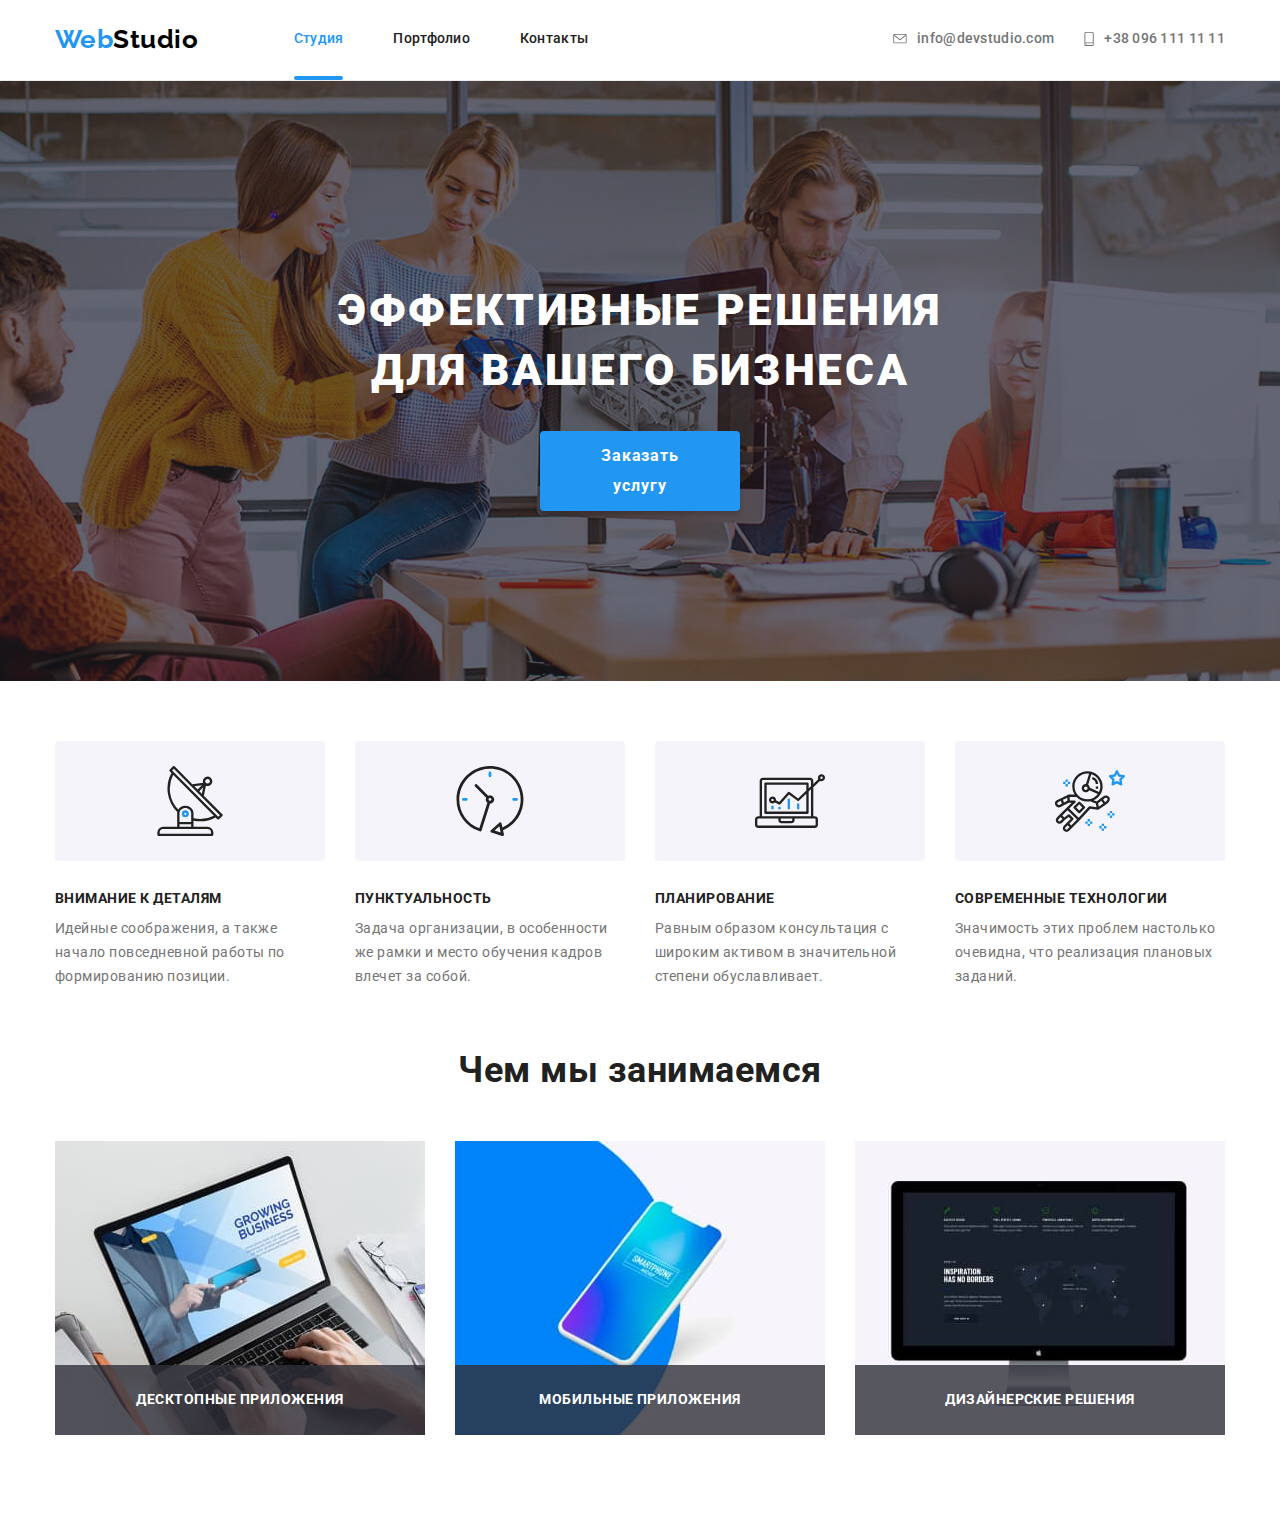
==== commit b833e82b: "задает адаптивный фон в секции Hero" ====
--- a/index.html
+++ b/index.html
@@ -65,12 +65,12 @@
       
       <!-- HERO секция -->
       
-      <!-- <section class="hero">
+      <section class="hero">
         <h1 class="hero-title">Эффективные решения для вашего бизнеса</h1>
         <button class="button" type="button" data-modal-open>
           Заказать услугу
         </button>
-      </section> -->
+      </section>
 
       <!-- Modal Window -->
 
@@ -154,7 +154,7 @@
       </div>
 
       <!-- секция О нас -->
-      <!-- <section class="about-us">
+      <section class="about-us">
         <div class="container">
           <h2 class="visually-hidden">О нас</h2>
           <ul class="about-us-list list">
@@ -208,7 +208,7 @@
             </li>
           </ul>
         </div>
-      </section> -->
+      </section>
 
 
 
--- a/css/main.min.css
+++ b/css/main.min.css
@@ -1,3 +1,3 @@
 /*! modern-normalize v0.7.0 | MIT License | https://github.com/sindresorhus/modern-normalize */*,*::before,*::after{box-sizing:border-box}:root{-moz-tab-size:4;tab-size:4}html{line-height:1.15;-webkit-text-size-adjust:100%}body{margin:0}body{font-family:system-ui,-apple-system,"Segoe UI",Roboto,Helvetica,Arial,sans-serif,"Apple Color Emoji","Segoe UI Emoji"}hr{height:0}abbr[title]{text-decoration:underline dotted}b,strong{font-weight:bolder}code,kbd,samp,pre{font-family:ui-monospace, SFMono-Regular, Consolas, 'Liberation Mono', Menlo,- monospace;font-size:1em}small{font-size:80%}sub,sup{font-size:75%;line-height:0;position:relative;vertical-align:baseline}sub{bottom:-0.25em}sup{top:-0.5em}button,input,optgroup,select,textarea{font-family:inherit;font-size:100%;line-height:1.15;margin:0}button,select{text-transform:none}button,[type='button'],[type='reset'],[type='submit']{-webkit-appearance:button}button::-moz-focus-inner,[type='button']::-moz-focus-inner,[type='reset']::-moz-focus-inner,[type='submit']::-moz-focus-inner{border-style:none;padding:0}button:-moz-focusring,[type='button']:-moz-focusring,[type='reset']:-moz-focusring,[type='submit']:-moz-focusring{outline:1px dotted ButtonText}legend{padding:0}progress{vertical-align:baseline}[type='number']::-webkit-inner-spin-button,[type='number']::-webkit-outer-spin-button{height:auto}[type='search']{-webkit-appearance:textfield;outline-offset:-2px}[type='search']::-webkit-search-decoration{-webkit-appearance:none}::-webkit-file-upload-button{-webkit-appearance:button;font:inherit}summary{display:list-item}body{background-color:#fff;color:#212121;font-family:"Roboto",sans-serif;letter-spacing:0.03em}img{display:block;max-width:100%;height:auto;overflow:auto}.list{margin:0;padding:0;list-style:none}.link{text-decoration:none}.visually-hidden{position:absolute;width:1px;height:1px;margin:-1px;border:0;padding:0;white-space:nowrap;clip-path:inset(100%);clip:rect(0 0 0 0);overflow:hidden}.container{padding-left:15px;padding-right:15px;margin-left:auto;margin-right:auto}@media screen and (min-width: 480px){.container{width:480px}}@media screen and (min-width: 768px){.container{width:768px}}@media screen and (min-width: 1200px){.container{width:1200px}}.logo{display:block;color:#000000;font-family:"Raleway",sans-serif;font-weight:700;font-size:24px;line-height:1.17}@media screen and (min-width: 1200px){.logo{font-size:26px;line-height:1.19}}.logo-web{color:#2196f3}.button{width:200px;color:#fff;background-color:#2196f3;font-family:inherit;font-weight:700;font-size:16px;line-height:1.875;letter-spacing:0.058em;padding:10px 32px;box-shadow:0px 4px 4px rgba(0,0,0,0.15);border-radius:4px;border:none;transition:background-color 250ms cubic-bezier(0.4, 0, 0.2, 1);cursor:pointer}.button:hover,.button:focus{background-color:#188ce8}.backdrop{position:fixed;left:0;top:0;width:100%;height:100%;background-color:rgba(0,0,0,0.2);z-index:7;opacity:1;scale:1;transition:opacity 250ms cubic-bezier(0.4, 0, 0.2, 1);overflow-y:scroll;padding:94px 15px}.backdrop.is-hidden{opacity:0;pointer-events:none}.backdrop.is-hidden .modal{transform:translate(-50%, -50%) scale(1.1)}.modal{position:relative;background-color:#fff;box-shadow:0px 1px 3px rgba(0,0,0,0.12),0px 1px 1px rgba(0,0,0,0.14),0px 2px 1px rgba(0,0,0,0.2);border-radius:4px;padding:40px}@media screen and (min-width: 480px){.modal{position:absolute;top:50%;left:50%;transform:translate(-50%, -50%) scale(1);transition:transform 250ms cubic-bezier(0.4, 0, 0.2, 1);width:450px}}@media screen and (min-width: 1200px){.modal{width:528px}}.close-button{position:absolute;display:flex;justify-content:center;align-items:center;top:8px;right:8px;width:30px;height:30px;background:#fff;border:1px solid rgba(0,0,0,0.1);border-radius:50%;padding:0;margin:0;transition:fill 250ms cubic-bezier(0.4, 0, 0.2, 1);cursor:pointer}.close-button:hover{fill:#2196f3}.modal-title{font-weight:700;font-size:20px;line-height:1.5;text-align:center;margin:0;margin-bottom:30px}@media screen and (min-width: 1200px){.modal-title{line-height:1.15}}.modal-form .button{display:block;box-shadow:0px 4px 4px rgba(0,0,0,0.15);margin-left:auto;margin-right:auto}.form-field,.textarea-field{position:relative}.form-field{margin-bottom:28px}.textarea-field{max-height:120px;margin-bottom:20px}.policy-field{margin-bottom:30px;resize:none}.form-input,.form-textarea{width:100%;border:1px solid rgba(33,33,33,0.2);border-radius:4px;margin:0;padding:12px 42px;transition:border 250ms cubic-bezier(0.4, 0, 0.2, 1)}.form-input:focus,.form-input:not(:placeholder-shown),.form-textarea:focus,.form-textarea:not(:placeholder-shown){border:1px solid #2196f3;outline:none}.form-textarea{height:120px;padding:12px 16px;resize:none}.input-icon{position:absolute;top:50%;left:16px;transform:translateY(-50%);fill:#212121;transition:fill 250ms cubic-bezier(0.4, 0, 0.2, 1)}.form-input:focus+.input-icon,.form-input:not(:placeholder-shown)+.input-icon{fill:#2196f3}.form-label,.textarea-label{position:absolute;transition:transform 250ms cubic-bezier(0.4, 0, 0.2, 1),color 250ms cubic-bezier(0.4, 0, 0.2, 1);font-size:14px;line-height:1.14;letter-spacing:0.01em;color:#757575}.form-label{top:50%;left:42px;transform:translateY(-50%)}.textarea-label{top:12px;left:16px}.form-input:focus ~ .form-label,.form-input:not(:placeholder-shown) ~ .form-label{color:#2196f3;transform:translate(-26px, -40px);font-size:12px;line-height:1.17}.form-textarea:focus+.textarea-label,.form-textarea:not(:placeholder-shown)+.textarea-label{color:#2196f3;transform:translateY(-30px);font-size:12px;line-height:1.17}.policy{display:flex;align-items:center;justify-content:space-between}.policy,.policy-link{font-size:12px;line-height:1.17;color:#757575}@media screen and (min-width: 1200px){.policy,.policy-link{font-size:14px;line-height:1.71}}.policy-link{text-decoration-line:underline;color:#2196f3}.check-icon{display:inline-block;width:16px;height:15px;border:2px solid #212121;border-radius:4px}.checkbox:checked+.check-icon{background-color:#2196f3;border-color:#2196f3;background-image:url("../images/svg/check.svg");background-size:contain;background-origin:border-box}.checkbox{position:absolute;width:1px;height:1px;margin:-1px;border:0;padding:0;white-space:nowrap;clip-path:inset(100%);clip:rect(0 0 0 0);overflow:hidden}.social-links-list{display:flex;justify-content:center;align-items:center}.social-links-list-item:not(:last-child){margin-right:10px}.social-links-link{display:flex;justify-content:center;align-items:center;width:44px;height:44px;background-color:#fff;border-radius:50%;fill:#afb1b8;transition:background-color 250ms cubic-bezier(0.4, 0, 0.2, 1),fill 250ms cubic-bezier(0.4, 0, 0.2, 1)}.social-links-link:hover,.social-links-link:focus{background-color:#2196f3;fill:#fff}.social-links-icon{width:20px;height:20px}.header{border-bottom:1px solid #ececec}.header .container{display:flex;align-items:center;justify-content:space-between}.site-nav .link,.address-nav .link{display:inline-block;color:#212121;font-weight:500;font-size:18px;line-height:1.17;letter-spacing:0.02em;transition:color 250ms cubic-bezier(0.4, 0, 0.2, 1)}.site-nav .link:hover,.site-nav .link:focus,.address-nav .link:hover,.address-nav .link:focus{color:#2196f3}.site-nav .link.current{position:relative;color:#2196f3}.site-nav .link.current::after{content:'';display:inline-block;position:absolute;left:0;bottom:-8px;background-color:#2196f3;width:100%;height:4px;border-radius:2px}.address-nav .link{color:#757575;font-style:normal}.address-nav-icon{fill:currentColor}@media screen and (max-width: 767px){.header{position:relative;padding-top:10px;padding-bottom:10px}.menu-wrapper{display:none;position:absolute;width:100%;text-align:center;top:100%;left:0;background-color:#fff;padding-top:60px;padding-bottom:60px;box-shadow:0px 4px 8px rgba(0,0,0,0.04),0px 2px 4px rgba(0,0,0,0.08),0px 1px 3px rgba(0,0,0,0.16);z-index:50}.menu-wrapper.is-open{display:block}.icon-close{display:none}.menu-btn{font-size:0;padding:0;border:none;background-color:transparent;transition:fill 250ms cubic-bezier(0.4, 0, 0.2, 1)}.menu-btn:hover,.menu-btn:focus{fill:#2196f3}.menu-btn.is-open .icon-close{display:block}.menu-btn.is-open .icon-menu{display:none}.site-nav .item:not(:last-child){margin-bottom:40px}.navigation{margin-bottom:60px}.address-nav .item:not(:last-child){margin-bottom:16px}.address-nav-icon{margin-right:10px}}@media screen and (min-width: 768px){.menu-btn{display:none;position:absolute}.menu-wrapper{display:flex}.navigation{display:flex;align-items:center}.site-nav{display:flex}.site-nav .item:not(:last-child){margin-right:50px}.site-nav .link{display:block;font-size:14px;line-height:1.14}.site-nav .link.current::after{bottom:-32px}.address-nav .link{display:flex;align-items:center}}@media screen and (min-width: 768px) and (max-width: 1199px){.header{padding-top:21px;padding-bottom:21px}.header .logo{margin-right:88px}.navigation{margin-right:84px}.address-nav .item:not(:last-child){margin-bottom:10px}.address-nav .link{font-size:12px;line-height:1.17}.address-nav-icon{margin-right:8px}}@media screen and (min-width: 1200px){.header{padding-top:24px;padding-bottom:25px}.header .logo{margin-right:93px}.navigation{margin-right:305px}.address-nav{display:flex}.address-nav .item:not(:last-child){margin-right:30px}.address-nav .link{font-size:14px;line-height:1.14}.address-nav-icon{margin-right:10px}}.hero{text-align:center;padding:118px 60px 118px 60px;max-width:1600px;height:400px;margin-right:auto;margin-left:auto;background-size:cover;background-repeat:no-repeat;background-position:center;background-image:linear-gradient(rgba(47,48,58,0.8), rgba(47,48,58,0.8)),url(../images/hero/hero-mob.jpg);background-color:rgba(47,48,58,0.8)}@media screen and (min-width: 1200px){.hero{height:600px;padding-top:200px;padding-bottom:200px}}.hero-title{color:#fff;font-weight:900;font-size:26px;line-height:1.62;letter-spacing:0.06em;text-transform:uppercase;margin:0 auto;margin-bottom:30px}@media screen and (min-width: 480px){.hero-title{width:360px}}@media screen and (min-width: 1200px){.hero-title{font-size:44px;line-height:1.36;width:696px}}.about-us{padding-top:60px;padding-bottom:60px}.about-us .subtitle{color:#212121;font-weight:700;font-size:14px;line-height:1.14;text-transform:uppercase;margin:0;margin-bottom:10px}.about-us .description{color:#757575;font-size:14px;line-height:1.71;margin:0}@media screen and (max-width: 767px){.about-us-list .item:not(:last-child){margin-bottom:30px}}@media screen and (min-width: 768px){.about-us-list{display:flex;flex-wrap:wrap}.about-us-list .item{width:calc((100% - 30px) / 2);margin-right:30px;margin-bottom:30px}.about-us-list .item:nth-child(2n){margin-right:0}.about-us-list .item:nth-last-child(-n+2){margin-bottom:0}}@media screen and (min-width: 1200px){.about-us-list .item{width:calc((100% - 3 * 30px) / 4);margin-bottom:0}.about-us-list .item:not(:last-child){margin-right:30px}}.about-us-img{background-color:#f5f4fa;border-radius:4px;margin-bottom:30px;padding-top:25px;padding-bottom:25px;display:flex;justify-content:center;align-items:center}.about-us-svg{width:70px;height:70px}.what-we-do{display:none}@media screen and (min-width: 1200px){.what-we-do{display:block}}.title{font-weight:700;font-size:36px;line-height:1.17;text-align:center;margin:0}.what-we-do{padding-bottom:94px}.what-we-do .title{margin-bottom:50px}.what-we-do-list{display:flex}.what-we-do-list .item{position:relative;width:calc((100% - 2 * 30px) / 3)}.what-we-do-list .item:not(:last-child){margin-right:30px}.what-we-do-list .description{position:absolute;bottom:0;width:100%;height:70px;background-color:rgba(47,48,58,0.8);color:#fff;font-weight:700;font-size:14px;line-height:1.14;text-align:center;text-transform:uppercase;margin:0;padding-top:27px;padding-bottom:27px}.team{background-color:#f5f4fa;padding-top:60px;padding-bottom:60px}.team .title{margin-bottom:30px;font-size:28px;line-height:1.18}.team .subtitle,.team .description{font-weight:500;font-size:16px;line-height:1.19;text-align:center;margin:0}.team .subtitle{margin-bottom:10px}.team .description{color:#757575;font-weight:400;margin-bottom:16px}.team-list .item{background-color:#fff;padding-bottom:24px;box-shadow:0px 2px 1px rgba(0,0,0,0.2),0px 1px 1px rgba(0,0,0,0.14),0px 1px 3px rgba(0,0,0,0.12);border-radius:0px 0px 4px 4px}.team-list .item:not(:last-child){margin-bottom:30px}.team-photo{margin-bottom:30px}.clients{padding-top:94px;padding-bottom:94px}.clients .title{margin-bottom:50px}.clients .link{display:flex;justify-content:center;align-items:center;width:100%;height:90px;border:1px solid #afb1b8;border-radius:4px;fill:#afb1b8;transition:border-color 250ms cubic-bezier(0.4, 0, 0.2, 1),fill 250ms cubic-bezier(0.4, 0, 0.2, 1)}.clients .link:hover,.clients .link:focus{border-color:#2196f3;fill:#2196f3}.clients-list{display:flex}.clients-list .item{width:calc((100% - 5 * 30px) / 6)}.clients-list .item:not(:last-child){margin-right:30px}.footer{background-color:#2f303a;color:#fff}.footer .container{display:flex;align-items:baseline;justify-content:space-between;padding-top:60px;padding-bottom:60px}.footer .logo{color:#fff;margin-bottom:20px}.footer .email{width:358px;color:#fff;background-color:transparent;border:1px solid rgba(255,255,255,0.3);border-radius:4px;padding:15px 16px;margin-right:12px}.footer .button{display:flex;align-items:center}.footer .social-links-link{background-color:rgba(255,255,255,0.1);border-radius:50%;fill:#fff;transition:background-color 250ms cubic-bezier(0.4, 0, 0.2, 1)}.footer .social-links-link:hover,.footer .social-links-link:focus{background-color:#2196f3}.footer .address,.footer .address-nav{color:#fff;font-style:normal;font-size:14px;line-height:1.71}.footer .address-nav{color:rgba(255,255,255,0.6)}.footer-nav{display:flex;flex-direction:column;justify-content:center;margin-right:69px}.footer-address .item:not(:last-child){margin-bottom:9px}.join-up{margin-right:94px}.join-up-list{display:flex;justify-content:center;align-items:center}.join-up-list .item:not(:last-child){margin-right:10px}.join-up .text,.subscribe .text{display:block;font-weight:700;font-size:14px;line-height:1.14;text-transform:uppercase;margin-bottom:20px}.send-icon{margin-left:10px}.subscribe-form{display:flex;width:100%;justify-content:space-between;align-items:center}
+ monospace;font-size:1em}small{font-size:80%}sub,sup{font-size:75%;line-height:0;position:relative;vertical-align:baseline}sub{bottom:-0.25em}sup{top:-0.5em}button,input,optgroup,select,textarea{font-family:inherit;font-size:100%;line-height:1.15;margin:0}button,select{text-transform:none}button,[type='button'],[type='reset'],[type='submit']{-webkit-appearance:button}button::-moz-focus-inner,[type='button']::-moz-focus-inner,[type='reset']::-moz-focus-inner,[type='submit']::-moz-focus-inner{border-style:none;padding:0}button:-moz-focusring,[type='button']:-moz-focusring,[type='reset']:-moz-focusring,[type='submit']:-moz-focusring{outline:1px dotted ButtonText}legend{padding:0}progress{vertical-align:baseline}[type='number']::-webkit-inner-spin-button,[type='number']::-webkit-outer-spin-button{height:auto}[type='search']{-webkit-appearance:textfield;outline-offset:-2px}[type='search']::-webkit-search-decoration{-webkit-appearance:none}::-webkit-file-upload-button{-webkit-appearance:button;font:inherit}summary{display:list-item}body{background-color:#fff;color:#212121;font-family:"Roboto",sans-serif;letter-spacing:0.03em}img{display:block;max-width:100%;height:auto;overflow:auto}.list{margin:0;padding:0;list-style:none}.link{text-decoration:none}.visually-hidden{position:absolute;width:1px;height:1px;margin:-1px;border:0;padding:0;white-space:nowrap;clip-path:inset(100%);clip:rect(0 0 0 0);overflow:hidden}.container{padding-left:15px;padding-right:15px;margin-left:auto;margin-right:auto}@media screen and (min-width: 480px){.container{width:480px}}@media screen and (min-width: 768px){.container{width:768px}}@media screen and (min-width: 1200px){.container{width:1200px}}.logo{display:block;color:#000000;font-family:"Raleway",sans-serif;font-weight:700;font-size:24px;line-height:1.17}@media screen and (min-width: 1200px){.logo{font-size:26px;line-height:1.19}}.logo-web{color:#2196f3}.button{width:200px;color:#fff;background-color:#2196f3;font-family:inherit;font-weight:700;font-size:16px;line-height:1.875;letter-spacing:0.058em;padding:10px 32px;box-shadow:0px 4px 4px rgba(0,0,0,0.15);border-radius:4px;border:none;transition:background-color 250ms cubic-bezier(0.4, 0, 0.2, 1);cursor:pointer}.button:hover,.button:focus{background-color:#188ce8}.backdrop{position:fixed;left:0;top:0;width:100%;height:100%;background-color:rgba(0,0,0,0.2);z-index:7;opacity:1;scale:1;transition:opacity 250ms cubic-bezier(0.4, 0, 0.2, 1);overflow-y:scroll;padding:94px 15px}.backdrop.is-hidden{opacity:0;pointer-events:none}.backdrop.is-hidden .modal{transform:translate(-50%, -50%) scale(1.1)}.modal{position:relative;background-color:#fff;box-shadow:0px 1px 3px rgba(0,0,0,0.12),0px 1px 1px rgba(0,0,0,0.14),0px 2px 1px rgba(0,0,0,0.2);border-radius:4px;padding:40px}@media screen and (min-width: 480px){.modal{position:absolute;top:50%;left:50%;transform:translate(-50%, -50%) scale(1);transition:transform 250ms cubic-bezier(0.4, 0, 0.2, 1);width:450px}}@media screen and (min-width: 1200px){.modal{width:528px}}.close-button{position:absolute;display:flex;justify-content:center;align-items:center;top:8px;right:8px;width:30px;height:30px;background:#fff;border:1px solid rgba(0,0,0,0.1);border-radius:50%;padding:0;margin:0;transition:fill 250ms cubic-bezier(0.4, 0, 0.2, 1);cursor:pointer}.close-button:hover{fill:#2196f3}.modal-title{font-weight:700;font-size:20px;line-height:1.5;text-align:center;margin:0;margin-bottom:30px}@media screen and (min-width: 1200px){.modal-title{line-height:1.15}}.modal-form .button{display:block;box-shadow:0px 4px 4px rgba(0,0,0,0.15);margin-left:auto;margin-right:auto}.form-field,.textarea-field{position:relative}.form-field{margin-bottom:28px}.textarea-field{max-height:120px;margin-bottom:20px}.policy-field{margin-bottom:30px;resize:none}.form-input,.form-textarea{width:100%;border:1px solid rgba(33,33,33,0.2);border-radius:4px;margin:0;padding:12px 42px;transition:border 250ms cubic-bezier(0.4, 0, 0.2, 1)}.form-input:focus,.form-input:not(:placeholder-shown),.form-textarea:focus,.form-textarea:not(:placeholder-shown){border:1px solid #2196f3;outline:none}.form-textarea{height:120px;padding:12px 16px;resize:none}.input-icon{position:absolute;top:50%;left:16px;transform:translateY(-50%);fill:#212121;transition:fill 250ms cubic-bezier(0.4, 0, 0.2, 1)}.form-input:focus+.input-icon,.form-input:not(:placeholder-shown)+.input-icon{fill:#2196f3}.form-label,.textarea-label{position:absolute;transition:transform 250ms cubic-bezier(0.4, 0, 0.2, 1),color 250ms cubic-bezier(0.4, 0, 0.2, 1);font-size:14px;line-height:1.14;letter-spacing:0.01em;color:#757575}.form-label{top:50%;left:42px;transform:translateY(-50%)}.textarea-label{top:12px;left:16px}.form-input:focus ~ .form-label,.form-input:not(:placeholder-shown) ~ .form-label{color:#2196f3;transform:translate(-26px, -40px);font-size:12px;line-height:1.17}.form-textarea:focus+.textarea-label,.form-textarea:not(:placeholder-shown)+.textarea-label{color:#2196f3;transform:translateY(-30px);font-size:12px;line-height:1.17}.policy{display:flex;align-items:center;justify-content:space-between}.policy,.policy-link{font-size:12px;line-height:1.17;color:#757575}@media screen and (min-width: 1200px){.policy,.policy-link{font-size:14px;line-height:1.71}}.policy-link{text-decoration-line:underline;color:#2196f3}.check-icon{display:inline-block;width:16px;height:15px;border:2px solid #212121;border-radius:4px}.checkbox:checked+.check-icon{background-color:#2196f3;border-color:#2196f3;background-image:url("../images/svg/check.svg");background-size:contain;background-origin:border-box}.checkbox{position:absolute;width:1px;height:1px;margin:-1px;border:0;padding:0;white-space:nowrap;clip-path:inset(100%);clip:rect(0 0 0 0);overflow:hidden}.social-links-list{display:flex;justify-content:center;align-items:center}.social-links-list-item:not(:last-child){margin-right:10px}.social-links-link{display:flex;justify-content:center;align-items:center;width:44px;height:44px;background-color:#fff;border-radius:50%;fill:#afb1b8;transition:background-color 250ms cubic-bezier(0.4, 0, 0.2, 1),fill 250ms cubic-bezier(0.4, 0, 0.2, 1)}.social-links-link:hover,.social-links-link:focus{background-color:#2196f3;fill:#fff}.social-links-icon{width:20px;height:20px}.header{border-bottom:1px solid #ececec}.header .container{display:flex;align-items:center;justify-content:space-between}.site-nav .link,.address-nav .link{display:inline-block;color:#212121;font-weight:500;font-size:18px;line-height:1.17;letter-spacing:0.02em;transition:color 250ms cubic-bezier(0.4, 0, 0.2, 1)}.site-nav .link:hover,.site-nav .link:focus,.address-nav .link:hover,.address-nav .link:focus{color:#2196f3}.site-nav .link.current{position:relative;color:#2196f3}.site-nav .link.current::after{content:'';display:inline-block;position:absolute;left:0;bottom:-8px;background-color:#2196f3;width:100%;height:4px;border-radius:2px}.address-nav .link{color:#757575;font-style:normal}.address-nav-icon{fill:currentColor}@media screen and (max-width: 767px){.header{position:relative;padding-top:10px;padding-bottom:10px}.menu-wrapper{display:none;position:absolute;width:100%;text-align:center;top:100%;left:0;background-color:#fff;padding-top:60px;padding-bottom:60px;box-shadow:0px 4px 8px rgba(0,0,0,0.04),0px 2px 4px rgba(0,0,0,0.08),0px 1px 3px rgba(0,0,0,0.16);z-index:50}.menu-wrapper.is-open{display:block}.icon-close{display:none}.menu-btn{font-size:0;padding:0;border:none;background-color:transparent;transition:fill 250ms cubic-bezier(0.4, 0, 0.2, 1)}.menu-btn:hover,.menu-btn:focus{fill:#2196f3}.menu-btn.is-open .icon-close{display:block}.menu-btn.is-open .icon-menu{display:none}.site-nav .item:not(:last-child){margin-bottom:40px}.navigation{margin-bottom:60px}.address-nav .item:not(:last-child){margin-bottom:16px}.address-nav-icon{margin-right:10px}}@media screen and (min-width: 768px){.menu-btn{display:none;position:absolute}.menu-wrapper{display:flex}.navigation{display:flex;align-items:center}.site-nav{display:flex}.site-nav .item:not(:last-child){margin-right:50px}.site-nav .link{display:block;font-size:14px;line-height:1.14}.site-nav .link.current::after{bottom:-33px}.address-nav .link{display:flex;align-items:center}}@media screen and (min-width: 768px) and (max-width: 1199px){.header{padding-top:21px;padding-bottom:21px}.header .logo{margin-right:88px}.navigation{margin-right:84px}.address-nav .item:not(:last-child){margin-bottom:10px}.address-nav .link{font-size:12px;line-height:1.17}.address-nav-icon{margin-right:8px}}@media screen and (min-width: 1200px){.header{padding-top:24px;padding-bottom:25px}.header .logo{margin-right:93px}.navigation{margin-right:305px}.address-nav{display:flex}.address-nav .item:not(:last-child){margin-right:30px}.address-nav .link{font-size:14px;line-height:1.14}.address-nav-icon{margin-right:10px}}.hero{text-align:center;padding:118px 60px 118px 60px;max-width:1600px;height:400px;margin-right:auto;margin-left:auto;background-size:cover;background-repeat:no-repeat;background-position:center;background-image:linear-gradient(rgba(47,48,58,0.4), rgba(47,48,58,0.4)),url("../../images/hero/hero-mob.jpg");background-color:rgba(47,48,58,0.4)}@media screen and (min-device-pixel-ratio: 2), screen and (min-resolution: 192dpi), screen and (min-resolution: 2dppx){.hero{background-image:linear-gradient(rgba(47,48,58,0.4), rgba(47,48,58,0.4)),url("../../images/hero/hero-mob@2x.jpg")}}@media screen and (min-width: 768px){.hero{background-image:linear-gradient(rgba(47,48,58,0.4), rgba(47,48,58,0.4)),url("../../images/hero/hero-tablet.jpg")}}@media screen and (min-width: 768px) and (min-device-pixel-ratio: 2), screen and (min-width: 768px) and (min-resolution: 192dpi), screen and (min-width: 768px) and (min-resolution: 2dppx){.hero{background-image:linear-gradient(rgba(47,48,58,0.4), rgba(47,48,58,0.4)),url("../../images/hero/hero-tablet@2x.jpg")}}@media screen and (min-width: 1200px){.hero{height:600px;padding-top:200px;padding-bottom:200px;background-image:linear-gradient(rgba(47,48,58,0.4), rgba(47,48,58,0.4)),url("../../images/hero/hero-desktop.jpg")}}@media screen and (min-width: 1200px) and (min-device-pixel-ratio: 2), screen and (min-width: 1200px) and (min-resolution: 192dpi), screen and (min-width: 1200px) and (min-resolution: 2dppx){.hero{background-image:linear-gradient(rgba(47,48,58,0.4), rgba(47,48,58,0.4)),url("../../images/hero/hero-desktop@2x.jpg")}}.hero-title{color:#fff;font-weight:900;font-size:26px;line-height:1.62;letter-spacing:0.06em;text-transform:uppercase;margin:0 auto;margin-bottom:30px}@media screen and (min-width: 480px){.hero-title{width:360px}}@media screen and (min-width: 1200px){.hero-title{font-size:44px;line-height:1.36;width:696px}}.about-us{padding-top:60px;padding-bottom:60px}.about-us .subtitle{color:#212121;font-weight:700;font-size:14px;line-height:1.14;text-transform:uppercase;margin:0;margin-bottom:10px}.about-us .description{color:#757575;font-size:14px;line-height:1.71;margin:0}@media screen and (max-width: 767px){.about-us-list .item:not(:last-child){margin-bottom:30px}}@media screen and (min-width: 768px){.about-us-list{display:flex;flex-wrap:wrap}.about-us-list .item{width:calc((100% - 30px) / 2);margin-right:30px;margin-bottom:30px}.about-us-list .item:nth-child(2n){margin-right:0}.about-us-list .item:nth-last-child(-n+2){margin-bottom:0}}@media screen and (min-width: 1200px){.about-us-list .item{width:calc((100% - 3 * 30px) / 4);margin-bottom:0}.about-us-list .item:not(:last-child){margin-right:30px}}.about-us-img{background-color:#f5f4fa;border-radius:4px;margin-bottom:30px;padding-top:25px;padding-bottom:25px;display:flex;justify-content:center;align-items:center}.about-us-svg{width:70px;height:70px}.what-we-do{display:none}@media screen and (min-width: 1200px){.what-we-do{display:block}}.title{font-weight:700;font-size:36px;line-height:1.17;text-align:center;margin:0}.what-we-do{padding-bottom:94px}.what-we-do .title{margin-bottom:50px}.what-we-do-list{display:flex}.what-we-do-list .item{position:relative;width:calc((100% - 2 * 30px) / 3)}.what-we-do-list .item:not(:last-child){margin-right:30px}.what-we-do-list .description{position:absolute;bottom:0;width:100%;height:70px;background-color:rgba(47,48,58,0.8);color:#fff;font-weight:700;font-size:14px;line-height:1.14;text-align:center;text-transform:uppercase;margin:0;padding-top:27px;padding-bottom:27px}.team{background-color:#f5f4fa;padding-top:60px;padding-bottom:60px}.team .title{margin-bottom:30px;font-size:28px;line-height:1.18}.team .subtitle,.team .description{font-weight:500;font-size:16px;line-height:1.19;text-align:center;margin:0}.team .subtitle{margin-bottom:10px}.team .description{color:#757575;font-weight:400;margin-bottom:16px}.team-list .item{background-color:#fff;padding-bottom:24px;box-shadow:0px 2px 1px rgba(0,0,0,0.2),0px 1px 1px rgba(0,0,0,0.14),0px 1px 3px rgba(0,0,0,0.12);border-radius:0px 0px 4px 4px}.team-list .item:not(:last-child){margin-bottom:30px}.team-photo{margin-bottom:30px}.clients{padding-top:94px;padding-bottom:94px}.clients .title{margin-bottom:50px}.clients .link{display:flex;justify-content:center;align-items:center;width:100%;height:90px;border:1px solid #afb1b8;border-radius:4px;fill:#afb1b8;transition:border-color 250ms cubic-bezier(0.4, 0, 0.2, 1),fill 250ms cubic-bezier(0.4, 0, 0.2, 1)}.clients .link:hover,.clients .link:focus{border-color:#2196f3;fill:#2196f3}.clients-list{display:flex}.clients-list .item{width:calc((100% - 5 * 30px) / 6)}.clients-list .item:not(:last-child){margin-right:30px}.footer{background-color:#2f303a;color:#fff}.footer .container{display:flex;align-items:baseline;justify-content:space-between;padding-top:60px;padding-bottom:60px}.footer .logo{color:#fff;margin-bottom:20px}.footer .email{width:358px;color:#fff;background-color:transparent;border:1px solid rgba(255,255,255,0.3);border-radius:4px;padding:15px 16px;margin-right:12px}.footer .button{display:flex;align-items:center}.footer .social-links-link{background-color:rgba(255,255,255,0.1);border-radius:50%;fill:#fff;transition:background-color 250ms cubic-bezier(0.4, 0, 0.2, 1)}.footer .social-links-link:hover,.footer .social-links-link:focus{background-color:#2196f3}.footer .address,.footer .address-nav{color:#fff;font-style:normal;font-size:14px;line-height:1.71}.footer .address-nav{color:rgba(255,255,255,0.6)}.footer-nav{display:flex;flex-direction:column;justify-content:center;margin-right:69px}.footer-address .item:not(:last-child){margin-bottom:9px}.join-up{margin-right:94px}.join-up-list{display:flex;justify-content:center;align-items:center}.join-up-list .item:not(:last-child){margin-right:10px}.join-up .text,.subscribe .text{display:block;font-weight:700;font-size:14px;line-height:1.14;text-transform:uppercase;margin-bottom:20px}.send-icon{margin-left:10px}.subscribe-form{display:flex;width:100%;justify-content:space-between;align-items:center}
 /*# sourceMappingURL=main.min.css.map */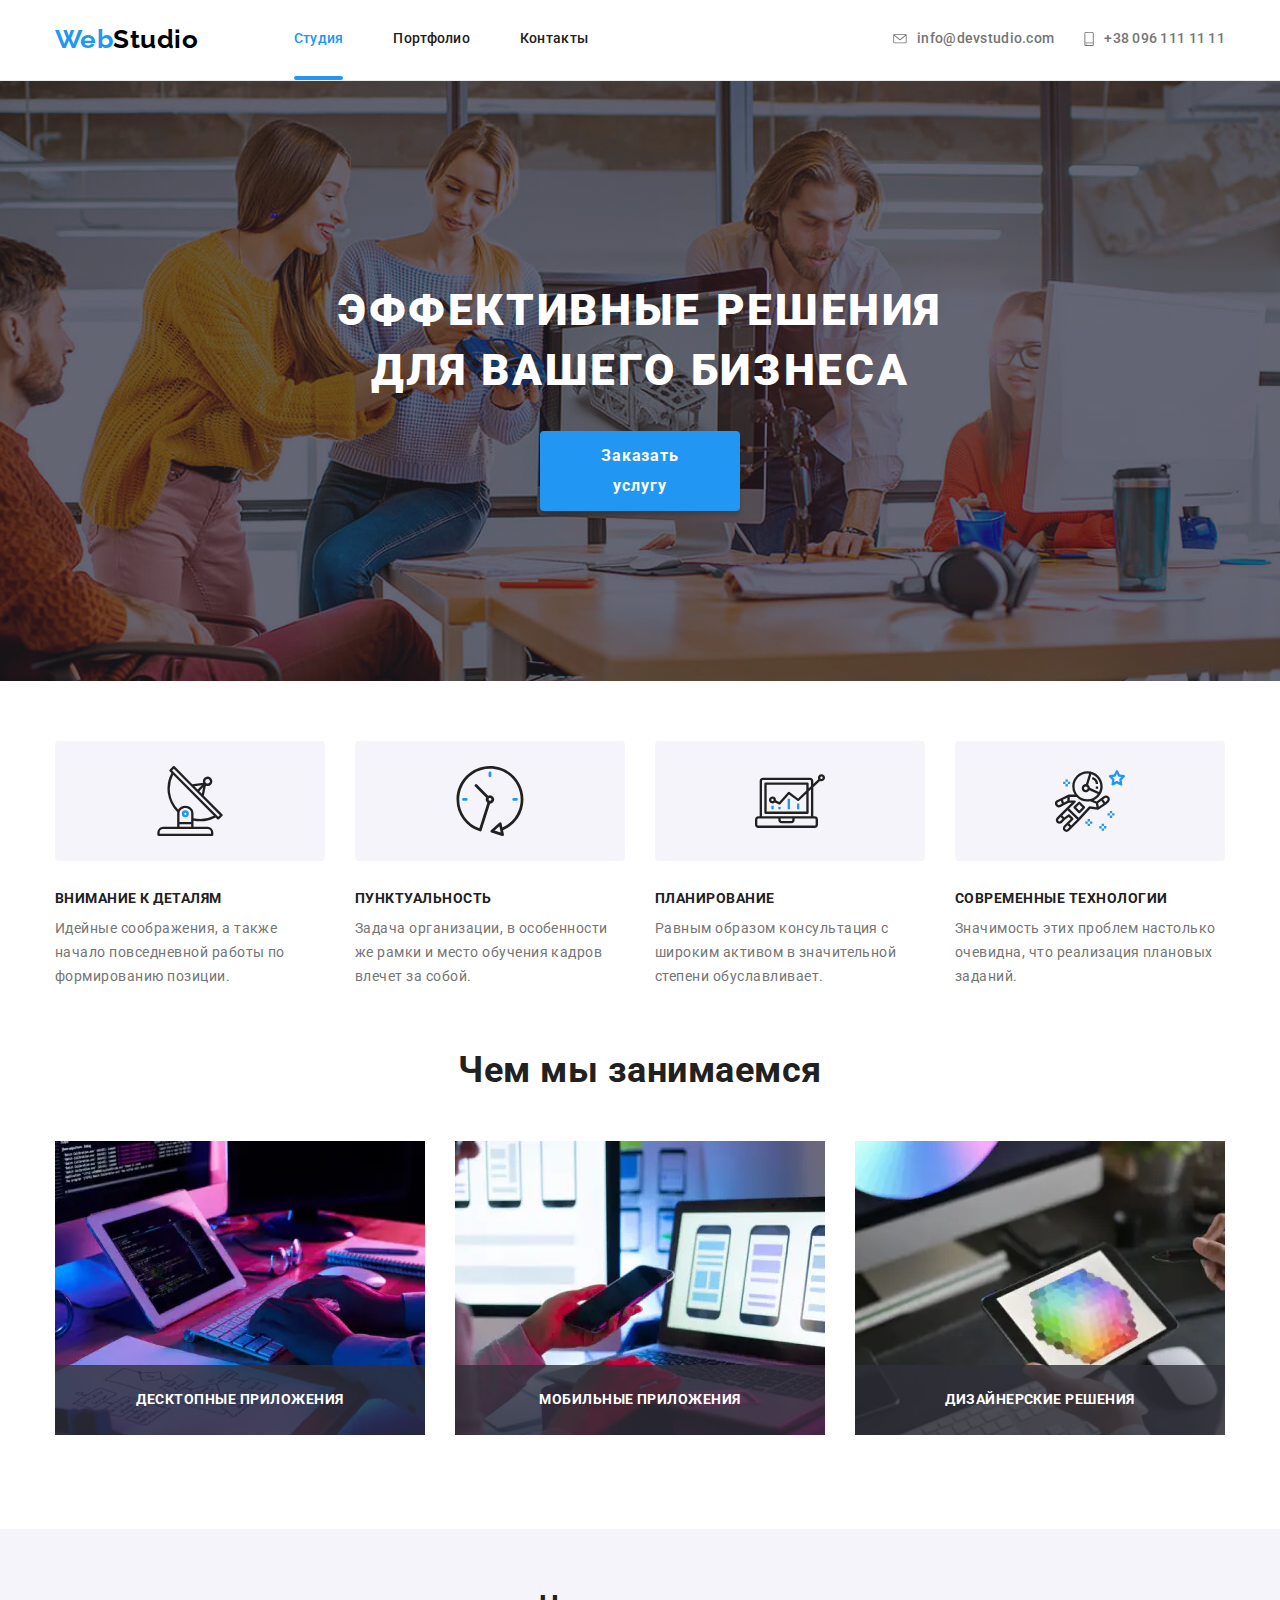
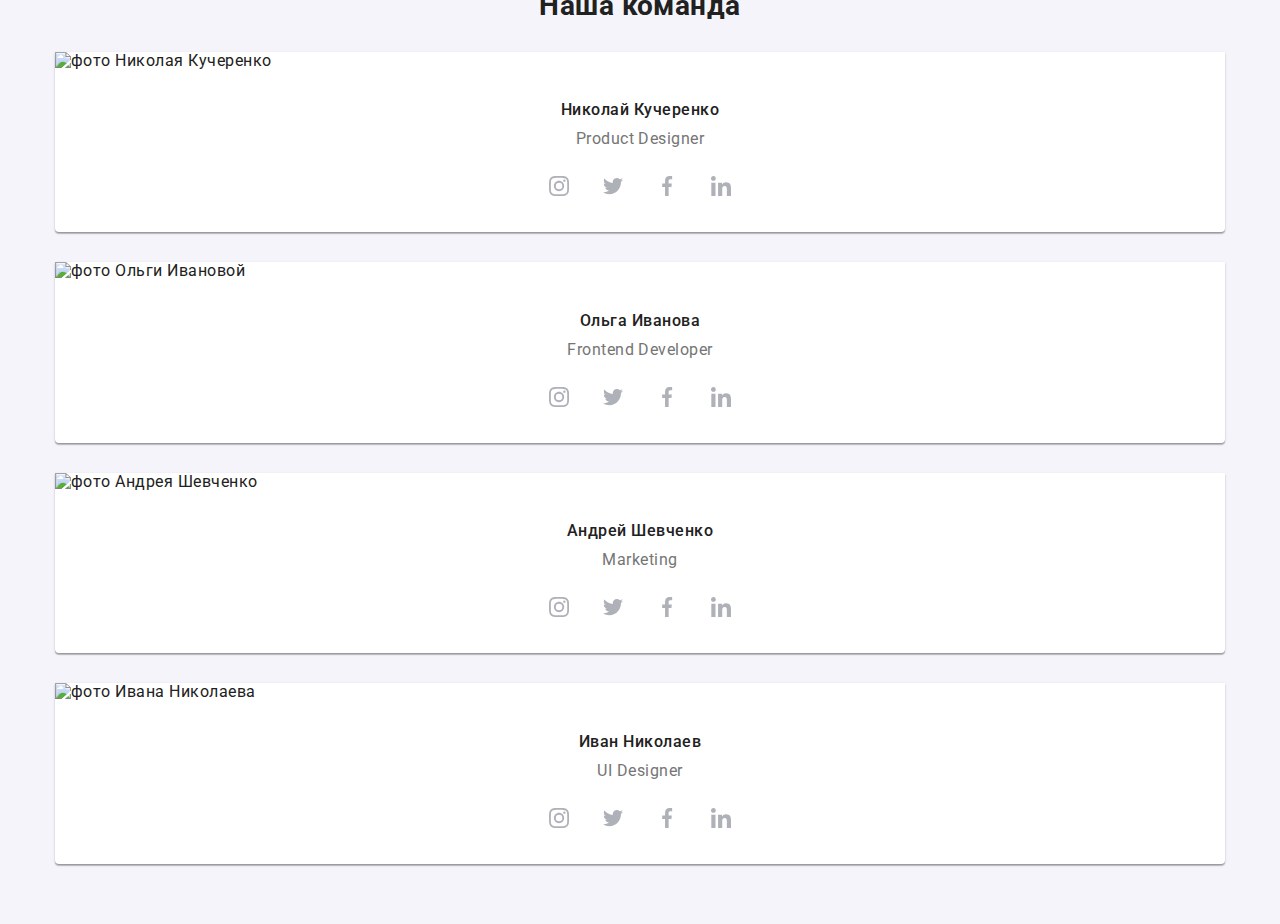
==== commit 8632ee21: "делает изображения адаптивными в секции Чем мы занимаемся" ====
--- a/index.html
+++ b/index.html
@@ -220,30 +220,27 @@
           <h2 class="title">Чем мы занимаемся</h2>
           <ul class="what-we-do-list list">
             <li class="item">
-              <img
-                src="./images/main/img-notebook.jpg"
-                alt="изображение ноутбука"
-                width="370px"
-                height="294px"
-              />
+              <picture>
+                <source srcset="./images/main/desktop-img.webp 1x, ./images/main/desktop-img@2x.webp 2x" type="image/webp">
+                <source srcset="./images/main/desktop-img.jpg 1x, ./images/main/desktop-img@2x.jpg 2x" type="image/jpg">
+                <img src="./images/main/desktop-img.jpg" alt="изображение компьютера">
+              </picture>
               <p class="description">Десктопные приложения</p>
             </li>
             <li class="item">
-              <img
-                src="./images/main/img-smartphone.jpg"
-                alt="изображение смартфона"
-                width="370px"
-                height="294px"
-              />
+              <picture>
+                <source srcset="./images/main/smartphone-img.webp 1x, ./images/main/smartphone-img@2x.webp 2x" type="image/webp">
+                <source srcset="./images/main/smartphone-img.jpg 1x, ./images/main/smartphone-img@2x.jpg 2x" type="image/jpg">
+                <img src="./images/main/smartphone-img.jpg" alt="изображение смартфона">
+              </picture>
               <p class="description">Мобильные приложения</p>
             </li>
             <li class="item">
-              <img
-                src="./images/main/img-monitor.jpg"
-                alt="изображение монитора"
-                width="370px"
-                height="294px"
-              />
+              <picture>
+                <source srcset="./images/main/tablet-img.webp 1x, ./images/main/tablet-img@2x.webp 2x" type="image/webp">
+                <source srcset="./images/main/tablet-img.jpg 1x, ./images/main/tablet-img@2x.jpg 2x" type="image/jpg">
+                <img src="./images/main/tablet-img.jpg" alt="изображение компьютера">
+              </picture>
               <p class="description">Дизайнерские решения</p>
             </li>
           </ul>
@@ -255,7 +252,7 @@
       <!-- секция Наша команда -->
 
 
-      <!-- <section class="team">
+      <section class="team">
         <div class="container">
           <h2 class="title">Наша команда</h2>
           <ul class="team-list list">
@@ -481,7 +478,7 @@
             </li>
           </ul>
         </div>
-      </section> -->
+      </section>
 
 
 
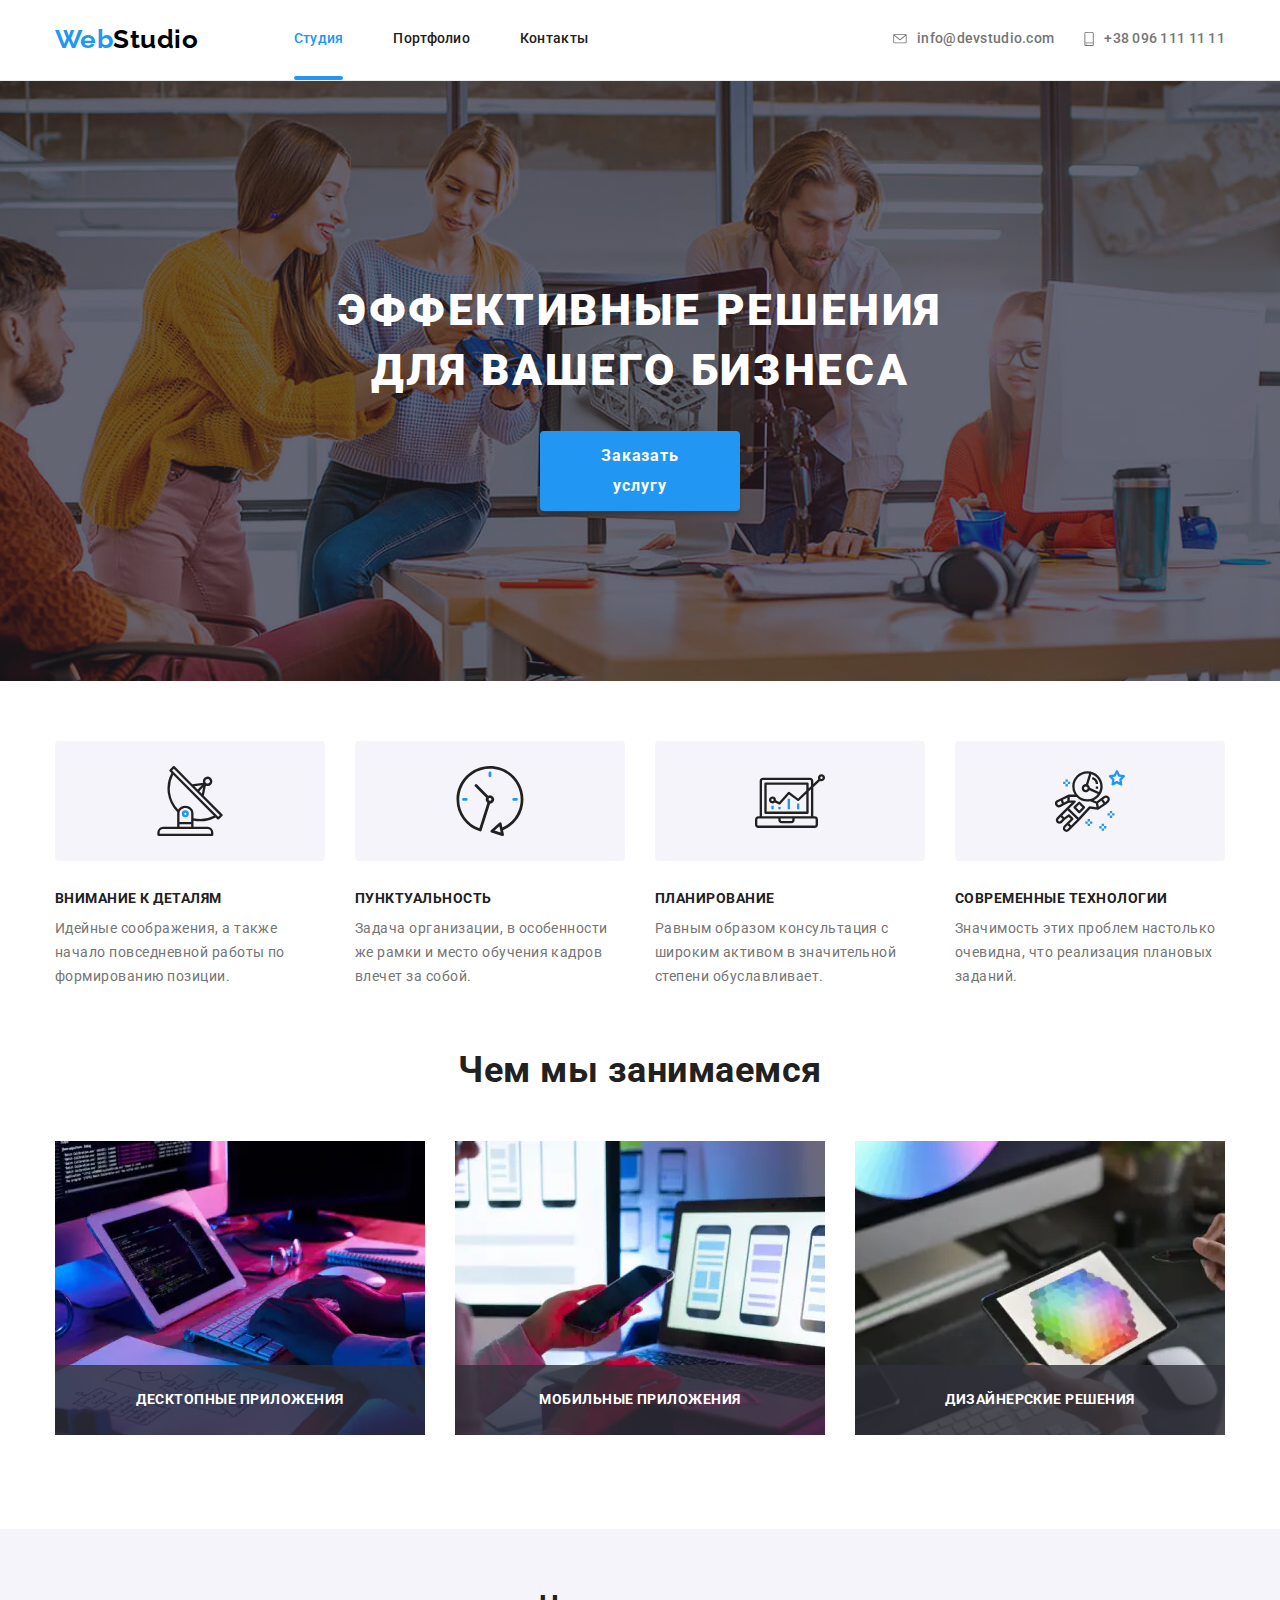
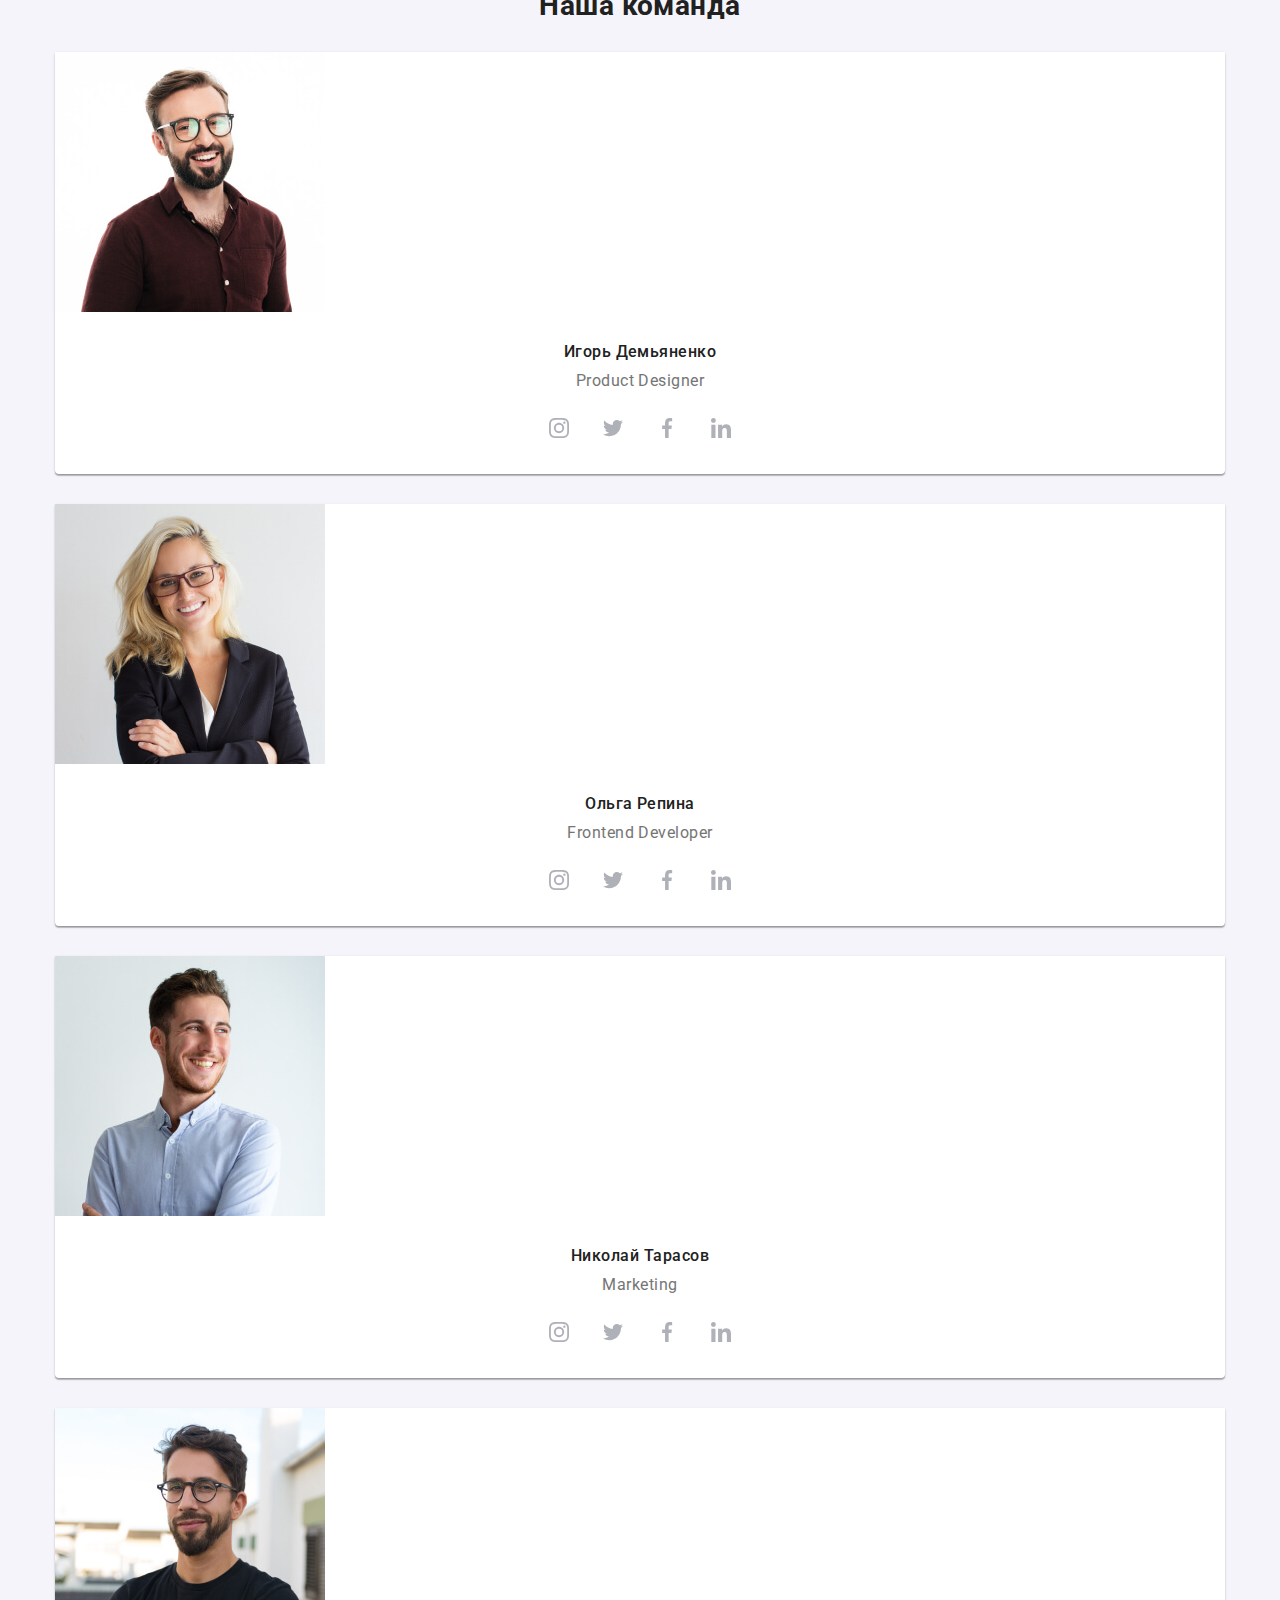
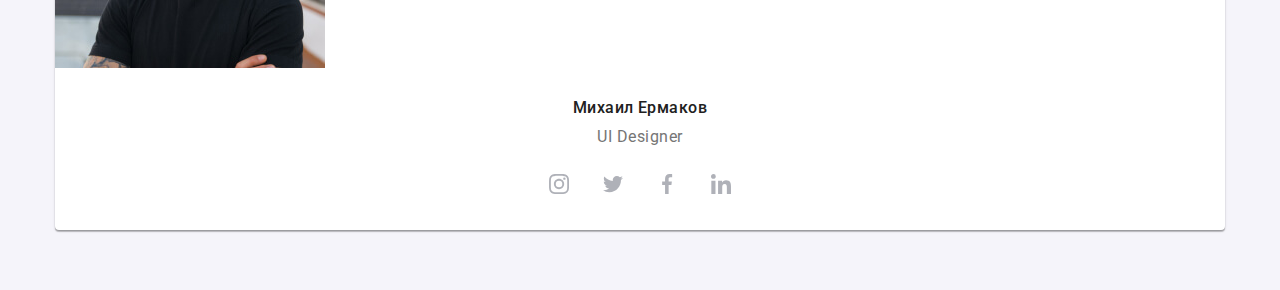
==== commit fef36c11: "делает адаптивные изображения для всех устройств в секции Наша команда" ====
--- a/index.html
+++ b/index.html
@@ -257,12 +257,14 @@
           <h2 class="title">Наша команда</h2>
           <ul class="team-list list">
             <li class="item">
-              <img
-                class="team-photo"
-                src="./images/team/NikKucher-photo.jpg"
-                alt="фото Николая Кучеренко"
-              />
-              <h3 class="subtitle">Николай Кучеренко</h3>
+              <picture>
+                  <source srcset="./images/team/IhorDem-mob.jpg 1x, ./images/team/IhorDem-mob@2x.jpg 2x" media="(max-width: 767px)">
+                  <source srcset="./images/team/IhorDem-desk.jpg 1x, ./images/team/IhorDem-desk@2x.jpg 2x" media="(min-width: 1200px)">
+                  <source srcset="./images/team/IhorDem-tab.jpg 1x, ./images/team/IhorDem-tab@2x.jpg 2x" media="(min-width: 768px)">
+              
+                  <img class="team-photo" src="./images/team/IhorDem-mob.jpg" alt="Фото Игоря Демьяненко">
+              </picture>
+              <h3 class="subtitle">Игорь Демьяненко</h3>
               <p class="description" lang="en">Product Designer</p>
               <ul class="social-links-list list">
                 <li class="social-links-list-item">
@@ -312,12 +314,14 @@
               </ul>
             </li>
             <li class="item">
-              <img
-                class="team-photo"
-                src="./images/team/OlgaIvanova-photo.jpg"
-                alt="фото Ольги Ивановой"
-              />
-              <h3 class="subtitle">Ольга Иванова</h3>
+              <picture>
+                <source srcset="./images/team/OlRep-mob.jpg 1x, ./images/team/OlRep-mob@2x.jpg 2x" media="(max-width: 767px)">
+                <source srcset="./images/team/OlRep-desk.jpg 1x, ./images/team/OlRep-desk@2x.jpg 2x" media="(min-width: 1200px)">
+                <source srcset="./images/team/OlRep-tab.jpg 1x, ./images/team/OlRep-tab@2x.jpg 2x" media="(min-width: 768px)">
+            
+                <img class="team-photo" src="./images/team/OlRep-mob.jpg" alt="Фото Ольги Репиной">
+              </picture>
+              <h3 class="subtitle">Ольга Репина</h3>
               <p class="description" lang="en">Frontend Developer</p>
               <ul class="social-links-list list">
                 <li class="social-links-list-item">
@@ -367,12 +371,14 @@
               </ul>
             </li>
             <li class="item">
-              <img
-                class="team-photo"
-                src="./images/team/AnSheva-photo.jpg"
-                alt="фото Андрея Шевченко"
-              />
-              <h3 class="subtitle">Андрей Шевченко</h3>
+              <picture>
+                <source srcset="./images/team/NikTar-mob.jpg 1x, ./images/team/NikTar-mob@2x.jpg 2x" media="(max-width: 767px)">
+                <source srcset="./images/team/NikTar-desk.jpg 1x, ./images/team/NikTar-desk@2x.jpg 2x" media="(min-width: 1200px)">
+                <source srcset="./images/team/NikTar-tab.jpg 1x, ./images/team/NikTar-tab@2x.jpg 2x" media="(min-width: 768px)">
+            
+                <img class="team-photo" src="./images/team/NikTar-mob.jpg" alt="Фото Николая Тарасова">
+              </picture>
+              <h3 class="subtitle">Николай Тарасов</h3>
               <p class="description" lang="en">Marketing</p>
               <ul class="social-links-list list">
                 <li class="social-links-list-item">
@@ -422,12 +428,14 @@
               </ul>
             </li>
             <li class="item">
-              <img
-                class="team-photo"
-                src="./images/team/IvNik-photo.jpg"
-                alt="фото Ивана Николаева"
-              />
-              <h3 class="subtitle">Иван Николаев</h3>
+              <picture>
+                <source srcset="./images/team/MihEr-mob.jpg 1x, ./images/team/MihEr-mob@2x.jpg 2x" media="(max-width: 767px)">
+                <source srcset="./images/team/MihEr-desk.jpg 1x, ./images/team/MihEr-desk@2x.jpg 2x" media="(min-width: 1200px)">
+                <source srcset="./images/team/MihEr-tab.jpg 1x, ./images/team/MihEr-tab@2x.jpg 2x" media="(min-width: 768px)">
+            
+                <img class="team-photo" src="./images/team/MihEr-mob.jpg" alt="Фото Михаила Ермакова">
+              </picture>
+              <h3 class="subtitle">Михаил Ермаков</h3>
               <p class="description" lang="en">UI Designer</p>
               <ul class="social-links-list list">
                 <li class="social-links-list-item">
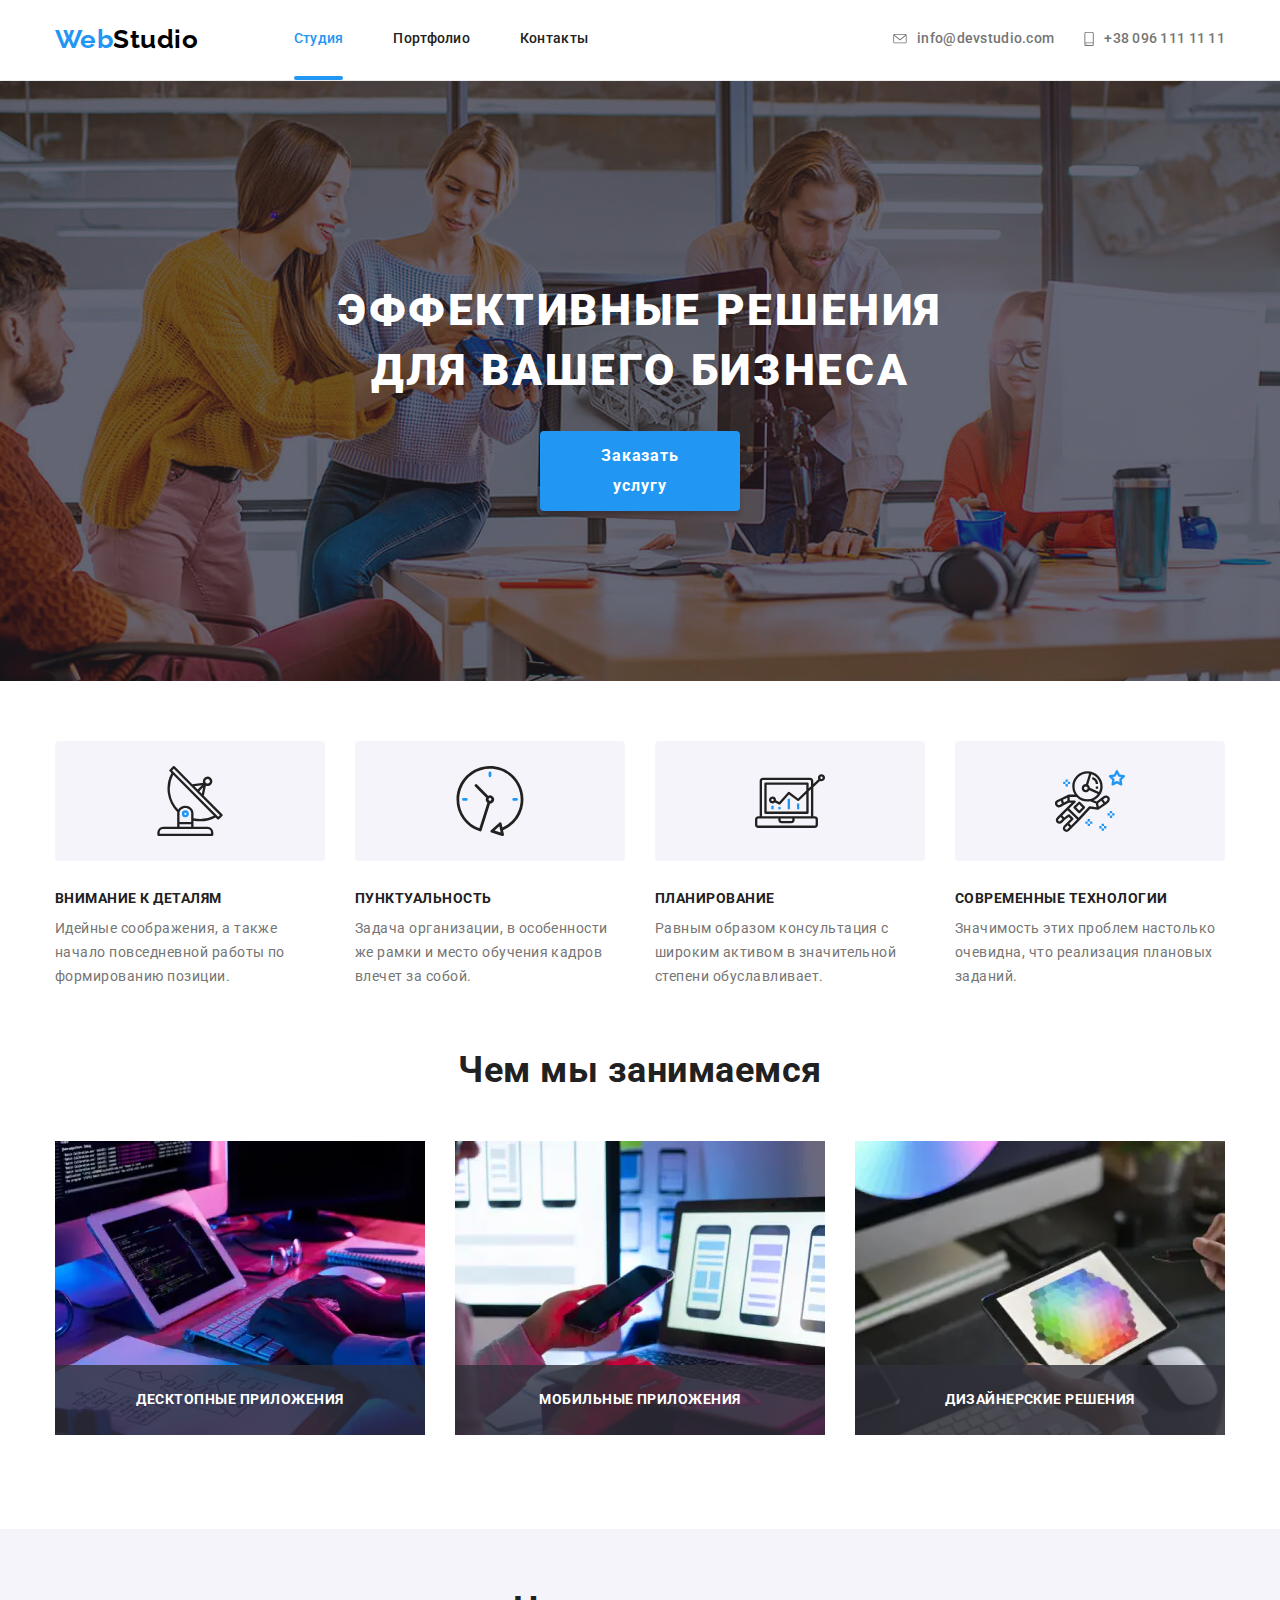
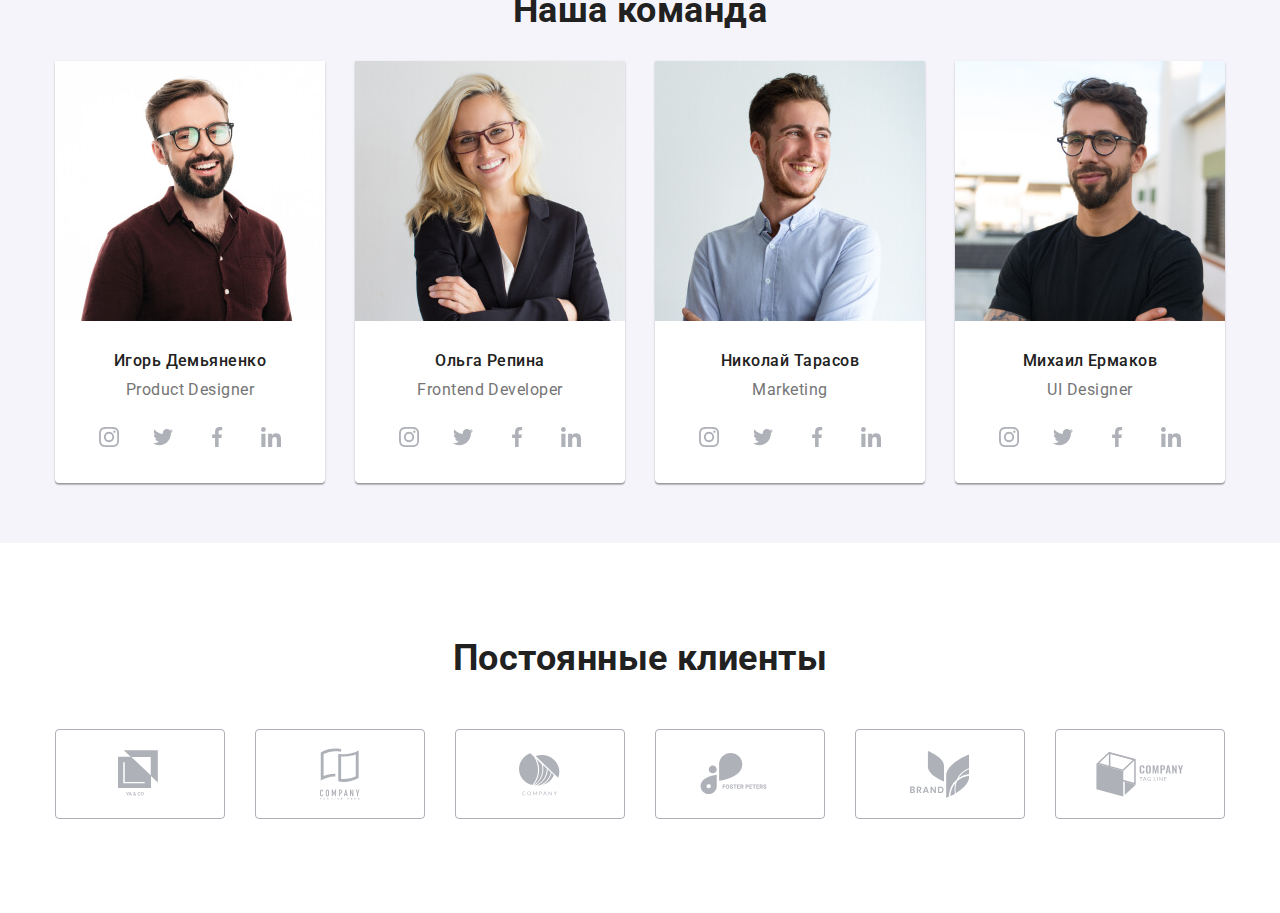
==== commit d11280de: "делает адаптивной для всех устройств секцию Наша команда" ====
--- a/index.html
+++ b/index.html
@@ -493,7 +493,7 @@
       <!-- секция Постоянные клиенты -->
       
            
-      <!-- <section class="clients">
+      <section class="clients">
         <div class="container">
           <h2 class="title">Постоянные клиенты</h2>
           <ul class="clients-list list">
@@ -541,7 +541,7 @@
             </li>
           </ul>
         </div>
-      </section> -->
+      </section>
     </main> 
 
     <!-- <footer class="footer">
--- a/css/main.min.css
+++ b/css/main.min.css
@@ -1,3 +1,3 @@
 /*! modern-normalize v0.7.0 | MIT License | https://github.com/sindresorhus/modern-normalize */*,*::before,*::after{box-sizing:border-box}:root{-moz-tab-size:4;tab-size:4}html{line-height:1.15;-webkit-text-size-adjust:100%}body{margin:0}body{font-family:system-ui,-apple-system,"Segoe UI",Roboto,Helvetica,Arial,sans-serif,"Apple Color Emoji","Segoe UI Emoji"}hr{height:0}abbr[title]{text-decoration:underline dotted}b,strong{font-weight:bolder}code,kbd,samp,pre{font-family:ui-monospace, SFMono-Regular, Consolas, 'Liberation Mono', Menlo,- monospace;font-size:1em}small{font-size:80%}sub,sup{font-size:75%;line-height:0;position:relative;vertical-align:baseline}sub{bottom:-0.25em}sup{top:-0.5em}button,input,optgroup,select,textarea{font-family:inherit;font-size:100%;line-height:1.15;margin:0}button,select{text-transform:none}button,[type='button'],[type='reset'],[type='submit']{-webkit-appearance:button}button::-moz-focus-inner,[type='button']::-moz-focus-inner,[type='reset']::-moz-focus-inner,[type='submit']::-moz-focus-inner{border-style:none;padding:0}button:-moz-focusring,[type='button']:-moz-focusring,[type='reset']:-moz-focusring,[type='submit']:-moz-focusring{outline:1px dotted ButtonText}legend{padding:0}progress{vertical-align:baseline}[type='number']::-webkit-inner-spin-button,[type='number']::-webkit-outer-spin-button{height:auto}[type='search']{-webkit-appearance:textfield;outline-offset:-2px}[type='search']::-webkit-search-decoration{-webkit-appearance:none}::-webkit-file-upload-button{-webkit-appearance:button;font:inherit}summary{display:list-item}body{background-color:#fff;color:#212121;font-family:"Roboto",sans-serif;letter-spacing:0.03em}img{display:block;max-width:100%;height:auto;overflow:auto}.list{margin:0;padding:0;list-style:none}.link{text-decoration:none}.visually-hidden{position:absolute;width:1px;height:1px;margin:-1px;border:0;padding:0;white-space:nowrap;clip-path:inset(100%);clip:rect(0 0 0 0);overflow:hidden}.container{padding-left:15px;padding-right:15px;margin-left:auto;margin-right:auto}@media screen and (min-width: 480px){.container{width:480px}}@media screen and (min-width: 768px){.container{width:768px}}@media screen and (min-width: 1200px){.container{width:1200px}}.logo{display:block;color:#000000;font-family:"Raleway",sans-serif;font-weight:700;font-size:24px;line-height:1.17}@media screen and (min-width: 1200px){.logo{font-size:26px;line-height:1.19}}.logo-web{color:#2196f3}.button{width:200px;color:#fff;background-color:#2196f3;font-family:inherit;font-weight:700;font-size:16px;line-height:1.875;letter-spacing:0.058em;padding:10px 32px;box-shadow:0px 4px 4px rgba(0,0,0,0.15);border-radius:4px;border:none;transition:background-color 250ms cubic-bezier(0.4, 0, 0.2, 1);cursor:pointer}.button:hover,.button:focus{background-color:#188ce8}.backdrop{position:fixed;left:0;top:0;width:100%;height:100%;background-color:rgba(0,0,0,0.2);z-index:7;opacity:1;scale:1;transition:opacity 250ms cubic-bezier(0.4, 0, 0.2, 1);overflow-y:scroll;padding:94px 15px}.backdrop.is-hidden{opacity:0;pointer-events:none}.backdrop.is-hidden .modal{transform:translate(-50%, -50%) scale(1.1)}.modal{position:relative;background-color:#fff;box-shadow:0px 1px 3px rgba(0,0,0,0.12),0px 1px 1px rgba(0,0,0,0.14),0px 2px 1px rgba(0,0,0,0.2);border-radius:4px;padding:40px}@media screen and (min-width: 480px){.modal{position:absolute;top:50%;left:50%;transform:translate(-50%, -50%) scale(1);transition:transform 250ms cubic-bezier(0.4, 0, 0.2, 1);width:450px}}@media screen and (min-width: 1200px){.modal{width:528px}}.close-button{position:absolute;display:flex;justify-content:center;align-items:center;top:8px;right:8px;width:30px;height:30px;background:#fff;border:1px solid rgba(0,0,0,0.1);border-radius:50%;padding:0;margin:0;transition:fill 250ms cubic-bezier(0.4, 0, 0.2, 1);cursor:pointer}.close-button:hover{fill:#2196f3}.modal-title{font-weight:700;font-size:20px;line-height:1.5;text-align:center;margin:0;margin-bottom:30px}@media screen and (min-width: 1200px){.modal-title{line-height:1.15}}.modal-form .button{display:block;box-shadow:0px 4px 4px rgba(0,0,0,0.15);margin-left:auto;margin-right:auto}.form-field,.textarea-field{position:relative}.form-field{margin-bottom:28px}.textarea-field{max-height:120px;margin-bottom:20px}.policy-field{margin-bottom:30px;resize:none}.form-input,.form-textarea{width:100%;border:1px solid rgba(33,33,33,0.2);border-radius:4px;margin:0;padding:12px 42px;transition:border 250ms cubic-bezier(0.4, 0, 0.2, 1)}.form-input:focus,.form-input:not(:placeholder-shown),.form-textarea:focus,.form-textarea:not(:placeholder-shown){border:1px solid #2196f3;outline:none}.form-textarea{height:120px;padding:12px 16px;resize:none}.input-icon{position:absolute;top:50%;left:16px;transform:translateY(-50%);fill:#212121;transition:fill 250ms cubic-bezier(0.4, 0, 0.2, 1)}.form-input:focus+.input-icon,.form-input:not(:placeholder-shown)+.input-icon{fill:#2196f3}.form-label,.textarea-label{position:absolute;transition:transform 250ms cubic-bezier(0.4, 0, 0.2, 1),color 250ms cubic-bezier(0.4, 0, 0.2, 1);font-size:14px;line-height:1.14;letter-spacing:0.01em;color:#757575}.form-label{top:50%;left:42px;transform:translateY(-50%)}.textarea-label{top:12px;left:16px}.form-input:focus ~ .form-label,.form-input:not(:placeholder-shown) ~ .form-label{color:#2196f3;transform:translate(-26px, -40px);font-size:12px;line-height:1.17}.form-textarea:focus+.textarea-label,.form-textarea:not(:placeholder-shown)+.textarea-label{color:#2196f3;transform:translateY(-30px);font-size:12px;line-height:1.17}.policy{display:flex;align-items:center;justify-content:space-between}.policy,.policy-link{font-size:12px;line-height:1.17;color:#757575}@media screen and (min-width: 1200px){.policy,.policy-link{font-size:14px;line-height:1.71}}.policy-link{text-decoration-line:underline;color:#2196f3}.check-icon{display:inline-block;width:16px;height:15px;border:2px solid #212121;border-radius:4px}.checkbox:checked+.check-icon{background-color:#2196f3;border-color:#2196f3;background-image:url("../images/svg/check.svg");background-size:contain;background-origin:border-box}.checkbox{position:absolute;width:1px;height:1px;margin:-1px;border:0;padding:0;white-space:nowrap;clip-path:inset(100%);clip:rect(0 0 0 0);overflow:hidden}.social-links-list{display:flex;justify-content:center;align-items:center}.social-links-list-item:not(:last-child){margin-right:10px}.social-links-link{display:flex;justify-content:center;align-items:center;width:44px;height:44px;background-color:#fff;border-radius:50%;fill:#afb1b8;transition:background-color 250ms cubic-bezier(0.4, 0, 0.2, 1),fill 250ms cubic-bezier(0.4, 0, 0.2, 1)}.social-links-link:hover,.social-links-link:focus{background-color:#2196f3;fill:#fff}.social-links-icon{width:20px;height:20px}.header{border-bottom:1px solid #ececec}.header .container{display:flex;align-items:center;justify-content:space-between}.site-nav .link,.address-nav .link{display:inline-block;color:#212121;font-weight:500;font-size:18px;line-height:1.17;letter-spacing:0.02em;transition:color 250ms cubic-bezier(0.4, 0, 0.2, 1)}.site-nav .link:hover,.site-nav .link:focus,.address-nav .link:hover,.address-nav .link:focus{color:#2196f3}.site-nav .link.current{position:relative;color:#2196f3}.site-nav .link.current::after{content:'';display:inline-block;position:absolute;left:0;bottom:-8px;background-color:#2196f3;width:100%;height:4px;border-radius:2px}.address-nav .link{color:#757575;font-style:normal}.address-nav-icon{fill:currentColor}@media screen and (max-width: 767px){.header{position:relative;padding-top:10px;padding-bottom:10px}.menu-wrapper{display:none;position:absolute;width:100%;text-align:center;top:100%;left:0;background-color:#fff;padding-top:60px;padding-bottom:60px;box-shadow:0px 4px 8px rgba(0,0,0,0.04),0px 2px 4px rgba(0,0,0,0.08),0px 1px 3px rgba(0,0,0,0.16);z-index:50}.menu-wrapper.is-open{display:block}.icon-close{display:none}.menu-btn{font-size:0;padding:0;border:none;background-color:transparent;transition:fill 250ms cubic-bezier(0.4, 0, 0.2, 1)}.menu-btn:hover,.menu-btn:focus{fill:#2196f3}.menu-btn.is-open .icon-close{display:block}.menu-btn.is-open .icon-menu{display:none}.site-nav .item:not(:last-child){margin-bottom:40px}.navigation{margin-bottom:60px}.address-nav .item:not(:last-child){margin-bottom:16px}.address-nav-icon{margin-right:10px}}@media screen and (min-width: 768px){.menu-btn{display:none;position:absolute}.menu-wrapper{display:flex}.navigation{display:flex;align-items:center}.site-nav{display:flex}.site-nav .item:not(:last-child){margin-right:50px}.site-nav .link{display:block;font-size:14px;line-height:1.14}.site-nav .link.current::after{bottom:-33px}.address-nav .link{display:flex;align-items:center}}@media screen and (min-width: 768px) and (max-width: 1199px){.header{padding-top:21px;padding-bottom:21px}.header .logo{margin-right:88px}.navigation{margin-right:84px}.address-nav .item:not(:last-child){margin-bottom:10px}.address-nav .link{font-size:12px;line-height:1.17}.address-nav-icon{margin-right:8px}}@media screen and (min-width: 1200px){.header{padding-top:24px;padding-bottom:25px}.header .logo{margin-right:93px}.navigation{margin-right:305px}.address-nav{display:flex}.address-nav .item:not(:last-child){margin-right:30px}.address-nav .link{font-size:14px;line-height:1.14}.address-nav-icon{margin-right:10px}}.hero{text-align:center;padding:118px 60px 118px 60px;max-width:1600px;height:400px;margin-right:auto;margin-left:auto;background-size:cover;background-repeat:no-repeat;background-position:center;background-image:linear-gradient(rgba(47,48,58,0.4), rgba(47,48,58,0.4)),url("../../images/hero/hero-mob.jpg");background-color:rgba(47,48,58,0.4)}@media screen and (min-device-pixel-ratio: 2), screen and (min-resolution: 192dpi), screen and (min-resolution: 2dppx){.hero{background-image:linear-gradient(rgba(47,48,58,0.4), rgba(47,48,58,0.4)),url("../../images/hero/hero-mob@2x.jpg")}}@media screen and (min-width: 768px){.hero{background-image:linear-gradient(rgba(47,48,58,0.4), rgba(47,48,58,0.4)),url("../../images/hero/hero-tablet.jpg")}}@media screen and (min-width: 768px) and (min-device-pixel-ratio: 2), screen and (min-width: 768px) and (min-resolution: 192dpi), screen and (min-width: 768px) and (min-resolution: 2dppx){.hero{background-image:linear-gradient(rgba(47,48,58,0.4), rgba(47,48,58,0.4)),url("../../images/hero/hero-tablet@2x.jpg")}}@media screen and (min-width: 1200px){.hero{height:600px;padding-top:200px;padding-bottom:200px;background-image:linear-gradient(rgba(47,48,58,0.4), rgba(47,48,58,0.4)),url("../../images/hero/hero-desktop.jpg")}}@media screen and (min-width: 1200px) and (min-device-pixel-ratio: 2), screen and (min-width: 1200px) and (min-resolution: 192dpi), screen and (min-width: 1200px) and (min-resolution: 2dppx){.hero{background-image:linear-gradient(rgba(47,48,58,0.4), rgba(47,48,58,0.4)),url("../../images/hero/hero-desktop@2x.jpg")}}.hero-title{color:#fff;font-weight:900;font-size:26px;line-height:1.62;letter-spacing:0.06em;text-transform:uppercase;margin:0 auto;margin-bottom:30px}@media screen and (min-width: 480px){.hero-title{width:360px}}@media screen and (min-width: 1200px){.hero-title{font-size:44px;line-height:1.36;width:696px}}.about-us{padding-top:60px;padding-bottom:60px}.about-us .subtitle{color:#212121;font-weight:700;font-size:14px;line-height:1.14;text-transform:uppercase;margin:0;margin-bottom:10px}.about-us .description{color:#757575;font-size:14px;line-height:1.71;margin:0}@media screen and (max-width: 767px){.about-us-list .item:not(:last-child){margin-bottom:30px}}@media screen and (min-width: 768px){.about-us-list{display:flex;flex-wrap:wrap}.about-us-list .item{width:calc((100% - 30px) / 2);margin-right:30px;margin-bottom:30px}.about-us-list .item:nth-child(2n){margin-right:0}.about-us-list .item:nth-last-child(-n+2){margin-bottom:0}}@media screen and (min-width: 1200px){.about-us-list .item{width:calc((100% - 3 * 30px) / 4);margin-bottom:0}.about-us-list .item:not(:last-child){margin-right:30px}}.about-us-img{background-color:#f5f4fa;border-radius:4px;margin-bottom:30px;padding-top:25px;padding-bottom:25px;display:flex;justify-content:center;align-items:center}.about-us-svg{width:70px;height:70px}.what-we-do{display:none}@media screen and (min-width: 1200px){.what-we-do{display:block}}.title{font-weight:700;font-size:36px;line-height:1.17;text-align:center;margin:0}.what-we-do{padding-bottom:94px}.what-we-do .title{margin-bottom:50px}.what-we-do-list{display:flex}.what-we-do-list .item{position:relative;width:calc((100% - 2 * 30px) / 3)}.what-we-do-list .item:not(:last-child){margin-right:30px}.what-we-do-list .description{position:absolute;bottom:0;width:100%;height:70px;background-color:rgba(47,48,58,0.8);color:#fff;font-weight:700;font-size:14px;line-height:1.14;text-align:center;text-transform:uppercase;margin:0;padding-top:27px;padding-bottom:27px}.team{background-color:#f5f4fa;padding-top:60px;padding-bottom:60px}.team .title{margin-bottom:30px;font-size:28px;line-height:1.18}.team .subtitle,.team .description{font-weight:500;font-size:16px;line-height:1.19;text-align:center;margin:0}.team .subtitle{margin-bottom:10px}.team .description{color:#757575;font-weight:400;margin-bottom:16px}.team-list .item{background-color:#fff;padding-bottom:24px;box-shadow:0px 2px 1px rgba(0,0,0,0.2),0px 1px 1px rgba(0,0,0,0.14),0px 1px 3px rgba(0,0,0,0.12);border-radius:0px 0px 4px 4px}.team-list .item:not(:last-child){margin-bottom:30px}.team-photo{margin-bottom:30px}.clients{padding-top:94px;padding-bottom:94px}.clients .title{margin-bottom:50px}.clients .link{display:flex;justify-content:center;align-items:center;width:100%;height:90px;border:1px solid #afb1b8;border-radius:4px;fill:#afb1b8;transition:border-color 250ms cubic-bezier(0.4, 0, 0.2, 1),fill 250ms cubic-bezier(0.4, 0, 0.2, 1)}.clients .link:hover,.clients .link:focus{border-color:#2196f3;fill:#2196f3}.clients-list{display:flex}.clients-list .item{width:calc((100% - 5 * 30px) / 6)}.clients-list .item:not(:last-child){margin-right:30px}.footer{background-color:#2f303a;color:#fff}.footer .container{display:flex;align-items:baseline;justify-content:space-between;padding-top:60px;padding-bottom:60px}.footer .logo{color:#fff;margin-bottom:20px}.footer .email{width:358px;color:#fff;background-color:transparent;border:1px solid rgba(255,255,255,0.3);border-radius:4px;padding:15px 16px;margin-right:12px}.footer .button{display:flex;align-items:center}.footer .social-links-link{background-color:rgba(255,255,255,0.1);border-radius:50%;fill:#fff;transition:background-color 250ms cubic-bezier(0.4, 0, 0.2, 1)}.footer .social-links-link:hover,.footer .social-links-link:focus{background-color:#2196f3}.footer .address,.footer .address-nav{color:#fff;font-style:normal;font-size:14px;line-height:1.71}.footer .address-nav{color:rgba(255,255,255,0.6)}.footer-nav{display:flex;flex-direction:column;justify-content:center;margin-right:69px}.footer-address .item:not(:last-child){margin-bottom:9px}.join-up{margin-right:94px}.join-up-list{display:flex;justify-content:center;align-items:center}.join-up-list .item:not(:last-child){margin-right:10px}.join-up .text,.subscribe .text{display:block;font-weight:700;font-size:14px;line-height:1.14;text-transform:uppercase;margin-bottom:20px}.send-icon{margin-left:10px}.subscribe-form{display:flex;width:100%;justify-content:space-between;align-items:center}
+ monospace;font-size:1em}small{font-size:80%}sub,sup{font-size:75%;line-height:0;position:relative;vertical-align:baseline}sub{bottom:-0.25em}sup{top:-0.5em}button,input,optgroup,select,textarea{font-family:inherit;font-size:100%;line-height:1.15;margin:0}button,select{text-transform:none}button,[type='button'],[type='reset'],[type='submit']{-webkit-appearance:button}button::-moz-focus-inner,[type='button']::-moz-focus-inner,[type='reset']::-moz-focus-inner,[type='submit']::-moz-focus-inner{border-style:none;padding:0}button:-moz-focusring,[type='button']:-moz-focusring,[type='reset']:-moz-focusring,[type='submit']:-moz-focusring{outline:1px dotted ButtonText}legend{padding:0}progress{vertical-align:baseline}[type='number']::-webkit-inner-spin-button,[type='number']::-webkit-outer-spin-button{height:auto}[type='search']{-webkit-appearance:textfield;outline-offset:-2px}[type='search']::-webkit-search-decoration{-webkit-appearance:none}::-webkit-file-upload-button{-webkit-appearance:button;font:inherit}summary{display:list-item}body{background-color:#fff;color:#212121;font-family:"Roboto",sans-serif;letter-spacing:0.03em}img{display:block;max-width:100%;height:auto;overflow:auto}.list{margin:0;padding:0;list-style:none}.link{text-decoration:none}.visually-hidden{position:absolute;width:1px;height:1px;margin:-1px;border:0;padding:0;white-space:nowrap;clip-path:inset(100%);clip:rect(0 0 0 0);overflow:hidden}.container{padding-left:15px;padding-right:15px;margin-left:auto;margin-right:auto}@media screen and (min-width: 480px){.container{width:480px}}@media screen and (min-width: 768px){.container{width:768px}}@media screen and (min-width: 1200px){.container{width:1200px}}.logo{display:block;color:#000000;font-family:"Raleway",sans-serif;font-weight:700;font-size:24px;line-height:1.17}@media screen and (min-width: 1200px){.logo{font-size:26px;line-height:1.19}}.logo-web{color:#2196f3}.button{width:200px;color:#fff;background-color:#2196f3;font-family:inherit;font-weight:700;font-size:16px;line-height:1.875;letter-spacing:0.058em;padding:10px 32px;box-shadow:0px 4px 4px rgba(0,0,0,0.15);border-radius:4px;border:none;transition:background-color 250ms cubic-bezier(0.4, 0, 0.2, 1);cursor:pointer}.button:hover,.button:focus{background-color:#188ce8}.backdrop{position:fixed;left:0;top:0;width:100%;height:100%;background-color:rgba(0,0,0,0.2);z-index:7;opacity:1;scale:1;transition:opacity 250ms cubic-bezier(0.4, 0, 0.2, 1);overflow-y:scroll;padding:94px 15px}.backdrop.is-hidden{opacity:0;pointer-events:none}.backdrop.is-hidden .modal{transform:translate(-50%, -50%) scale(1.1)}.modal{position:relative;background-color:#fff;box-shadow:0px 1px 3px rgba(0,0,0,0.12),0px 1px 1px rgba(0,0,0,0.14),0px 2px 1px rgba(0,0,0,0.2);border-radius:4px;padding:40px}@media screen and (min-width: 480px){.modal{position:absolute;top:50%;left:50%;transform:translate(-50%, -50%) scale(1);transition:transform 250ms cubic-bezier(0.4, 0, 0.2, 1);width:450px}}@media screen and (min-width: 1200px){.modal{width:528px}}.close-button{position:absolute;display:flex;justify-content:center;align-items:center;top:8px;right:8px;width:30px;height:30px;background:#fff;border:1px solid rgba(0,0,0,0.1);border-radius:50%;padding:0;margin:0;transition:fill 250ms cubic-bezier(0.4, 0, 0.2, 1);cursor:pointer}.close-button:hover{fill:#2196f3}.modal-title{font-weight:700;font-size:20px;line-height:1.5;text-align:center;margin:0;margin-bottom:30px}@media screen and (min-width: 1200px){.modal-title{line-height:1.15}}.modal-form .button{display:block;box-shadow:0px 4px 4px rgba(0,0,0,0.15);margin-left:auto;margin-right:auto}.form-field,.textarea-field{position:relative}.form-field{margin-bottom:28px}.textarea-field{max-height:120px;margin-bottom:20px}.policy-field{margin-bottom:30px;resize:none}.form-input,.form-textarea{width:100%;border:1px solid rgba(33,33,33,0.2);border-radius:4px;margin:0;padding:12px 42px;transition:border 250ms cubic-bezier(0.4, 0, 0.2, 1)}.form-input:focus,.form-input:not(:placeholder-shown),.form-textarea:focus,.form-textarea:not(:placeholder-shown){border:1px solid #2196f3;outline:none}.form-textarea{height:120px;padding:12px 16px;resize:none}.input-icon{position:absolute;top:50%;left:16px;transform:translateY(-50%);fill:#212121;transition:fill 250ms cubic-bezier(0.4, 0, 0.2, 1)}.form-input:focus+.input-icon,.form-input:not(:placeholder-shown)+.input-icon{fill:#2196f3}.form-label,.textarea-label{position:absolute;transition:transform 250ms cubic-bezier(0.4, 0, 0.2, 1),color 250ms cubic-bezier(0.4, 0, 0.2, 1);font-size:14px;line-height:1.14;letter-spacing:0.01em;color:#757575}.form-label{top:50%;left:42px;transform:translateY(-50%)}.textarea-label{top:12px;left:16px}.form-input:focus ~ .form-label,.form-input:not(:placeholder-shown) ~ .form-label{color:#2196f3;transform:translate(-26px, -40px);font-size:12px;line-height:1.17}.form-textarea:focus+.textarea-label,.form-textarea:not(:placeholder-shown)+.textarea-label{color:#2196f3;transform:translateY(-30px);font-size:12px;line-height:1.17}.policy{display:flex;align-items:center;justify-content:space-between}.policy,.policy-link{font-size:12px;line-height:1.17;color:#757575}@media screen and (min-width: 1200px){.policy,.policy-link{font-size:14px;line-height:1.71}}.policy-link{text-decoration-line:underline;color:#2196f3}.check-icon{display:inline-block;width:16px;height:15px;border:2px solid #212121;border-radius:4px}.checkbox:checked+.check-icon{background-color:#2196f3;border-color:#2196f3;background-image:url("../images/svg/check.svg");background-size:contain;background-origin:border-box}.checkbox{position:absolute;width:1px;height:1px;margin:-1px;border:0;padding:0;white-space:nowrap;clip-path:inset(100%);clip:rect(0 0 0 0);overflow:hidden}.social-links-list{display:flex;justify-content:center;align-items:center}.social-links-list-item:not(:last-child){margin-right:10px}.social-links-link{display:flex;justify-content:center;align-items:center;width:44px;height:44px;background-color:#fff;border-radius:50%;fill:#afb1b8;transition:background-color 250ms cubic-bezier(0.4, 0, 0.2, 1),fill 250ms cubic-bezier(0.4, 0, 0.2, 1)}.social-links-link:hover,.social-links-link:focus{background-color:#2196f3;fill:#fff}.social-links-icon{width:20px;height:20px}.header{border-bottom:1px solid #ececec}.header .container{display:flex;align-items:center;justify-content:space-between}.site-nav .link,.address-nav .link{display:inline-block;color:#212121;font-weight:500;font-size:18px;line-height:1.17;letter-spacing:0.02em;transition:color 250ms cubic-bezier(0.4, 0, 0.2, 1)}.site-nav .link:hover,.site-nav .link:focus,.address-nav .link:hover,.address-nav .link:focus{color:#2196f3}.site-nav .link.current{position:relative;color:#2196f3}.site-nav .link.current::after{content:'';display:inline-block;position:absolute;left:0;bottom:-8px;background-color:#2196f3;width:100%;height:4px;border-radius:2px}.address-nav .link{color:#757575;font-style:normal}.address-nav-icon{fill:currentColor}@media screen and (max-width: 767px){.header{position:relative;padding-top:10px;padding-bottom:10px}.menu-wrapper{display:none;position:absolute;width:100%;text-align:center;top:100%;left:0;background-color:#fff;padding-top:60px;padding-bottom:60px;box-shadow:0px 4px 8px rgba(0,0,0,0.04),0px 2px 4px rgba(0,0,0,0.08),0px 1px 3px rgba(0,0,0,0.16);z-index:50}.menu-wrapper.is-open{display:block}.icon-close{display:none}.menu-btn{font-size:0;padding:0;border:none;background-color:transparent;transition:fill 250ms cubic-bezier(0.4, 0, 0.2, 1)}.menu-btn:hover,.menu-btn:focus{fill:#2196f3}.menu-btn.is-open .icon-close{display:block}.menu-btn.is-open .icon-menu{display:none}.site-nav .item:not(:last-child){margin-bottom:40px}.navigation{margin-bottom:60px}.address-nav .item:not(:last-child){margin-bottom:16px}.address-nav-icon{margin-right:10px}}@media screen and (min-width: 768px){.menu-btn{display:none;position:absolute}.menu-wrapper{display:flex}.navigation{display:flex;align-items:center}.site-nav{display:flex}.site-nav .item:not(:last-child){margin-right:50px}.site-nav .link{display:block;font-size:14px;line-height:1.14}.site-nav .link.current::after{bottom:-33px}.address-nav .link{display:flex;align-items:center}}@media screen and (min-width: 768px) and (max-width: 1199px){.header{padding-top:21px;padding-bottom:21px}.header .logo{margin-right:88px}.navigation{margin-right:84px}.address-nav .item:not(:last-child){margin-bottom:10px}.address-nav .link{font-size:12px;line-height:1.17}.address-nav-icon{margin-right:8px}}@media screen and (min-width: 1200px){.header{padding-top:24px;padding-bottom:25px}.header .logo{margin-right:93px}.navigation{margin-right:305px}.address-nav{display:flex}.address-nav .item:not(:last-child){margin-right:30px}.address-nav .link{font-size:14px;line-height:1.14}.address-nav-icon{margin-right:10px}}.hero{text-align:center;padding:118px 60px 118px 60px;max-width:1600px;height:400px;margin-right:auto;margin-left:auto;background-size:cover;background-repeat:no-repeat;background-position:center;background-image:linear-gradient(rgba(47,48,58,0.4), rgba(47,48,58,0.4)),url("../../images/hero/hero-mob.jpg");background-color:rgba(47,48,58,0.4)}@media screen and (min-device-pixel-ratio: 2), screen and (min-resolution: 192dpi), screen and (min-resolution: 2dppx){.hero{background-image:linear-gradient(rgba(47,48,58,0.4), rgba(47,48,58,0.4)),url("../../images/hero/hero-mob@2x.jpg")}}@media screen and (min-width: 768px){.hero{background-image:linear-gradient(rgba(47,48,58,0.4), rgba(47,48,58,0.4)),url("../../images/hero/hero-tablet.jpg")}}@media screen and (min-width: 768px) and (min-device-pixel-ratio: 2), screen and (min-width: 768px) and (min-resolution: 192dpi), screen and (min-width: 768px) and (min-resolution: 2dppx){.hero{background-image:linear-gradient(rgba(47,48,58,0.4), rgba(47,48,58,0.4)),url("../../images/hero/hero-tablet@2x.jpg")}}@media screen and (min-width: 1200px){.hero{height:600px;padding-top:200px;padding-bottom:200px;background-image:linear-gradient(rgba(47,48,58,0.4), rgba(47,48,58,0.4)),url("../../images/hero/hero-desktop.jpg")}}@media screen and (min-width: 1200px) and (min-device-pixel-ratio: 2), screen and (min-width: 1200px) and (min-resolution: 192dpi), screen and (min-width: 1200px) and (min-resolution: 2dppx){.hero{background-image:linear-gradient(rgba(47,48,58,0.4), rgba(47,48,58,0.4)),url("../../images/hero/hero-desktop@2x.jpg")}}.hero-title{color:#fff;font-weight:900;font-size:26px;line-height:1.62;letter-spacing:0.06em;text-transform:uppercase;margin:0 auto;margin-bottom:30px}@media screen and (min-width: 480px){.hero-title{width:360px}}@media screen and (min-width: 1200px){.hero-title{font-size:44px;line-height:1.36;width:696px}}.about-us{padding-top:60px;padding-bottom:60px}.about-us .subtitle{color:#212121;font-weight:700;font-size:14px;line-height:1.14;text-transform:uppercase;margin:0;margin-bottom:10px}.about-us .description{color:#757575;font-size:14px;line-height:1.71;margin:0}@media screen and (max-width: 767px){.about-us-list .item:not(:last-child){margin-bottom:30px}}@media screen and (min-width: 768px){.about-us-list{display:flex;flex-wrap:wrap}.about-us-list .item{width:calc((100% - 30px) / 2);margin-right:30px;margin-bottom:30px}.about-us-list .item:nth-child(2n){margin-right:0}.about-us-list .item:nth-last-child(-n+2){margin-bottom:0}}@media screen and (min-width: 1200px){.about-us-list .item{width:calc((100% - 3 * 30px) / 4);margin-bottom:0}.about-us-list .item:not(:last-child){margin-right:30px}}.about-us-img{background-color:#f5f4fa;border-radius:4px;margin-bottom:30px;padding-top:25px;padding-bottom:25px;display:flex;justify-content:center;align-items:center}.about-us-svg{width:70px;height:70px}.what-we-do{display:none}@media screen and (min-width: 1200px){.what-we-do{display:block}}.title{font-weight:700;font-size:36px;line-height:1.17;text-align:center;margin:0}.what-we-do{padding-bottom:94px}.what-we-do .title{margin-bottom:50px}.what-we-do-list{display:flex}.what-we-do-list .item{position:relative;width:calc((100% - 2 * 30px) / 3)}.what-we-do-list .item:not(:last-child){margin-right:30px}.what-we-do-list .description{position:absolute;bottom:0;width:100%;height:70px;background-color:rgba(47,48,58,0.8);color:#fff;font-weight:700;font-size:14px;line-height:1.14;text-align:center;text-transform:uppercase;margin:0;padding-top:27px;padding-bottom:27px}.team{background-color:#f5f4fa;padding-top:60px;padding-bottom:60px}.team .title{margin-bottom:30px;font-size:28px;line-height:1.18}@media screen and (min-width: 1200px){.team .title{font-size:36px;line-height:1.17}}.team .subtitle,.team .description{font-weight:500;font-size:16px;line-height:1.19;text-align:center;margin:0}.team .subtitle{margin-bottom:10px}.team .description{color:#757575;font-weight:400;margin-bottom:16px}.team-photo{margin-bottom:30px}.team-list .item{background-color:#fff;padding-bottom:24px;box-shadow:0px 2px 1px rgba(0,0,0,0.2),0px 1px 1px rgba(0,0,0,0.14),0px 1px 3px rgba(0,0,0,0.12);border-radius:0px 0px 4px 4px}@media screen and (max-width: 767px){.team-list .item:not(:last-child){margin-bottom:30px}}@media screen and (min-width: 768px){.team-list{display:flex;flex-wrap:wrap}.team-list .item{width:calc((100% - 30px) / 2);margin-right:30px;margin-bottom:30px}.team-list .item:nth-child(2n){margin-right:0}.team-list .item:nth-last-child(-n+2){margin-bottom:0}}@media screen and (min-width: 1200px){.team-list .item{width:calc((100% - 3 * 30px) / 4);margin-bottom:0}.team-list .item:not(:last-child){margin-right:30px}}.clients{padding-top:94px;padding-bottom:94px}.clients .title{margin-bottom:50px}.clients .link{display:flex;justify-content:center;align-items:center;width:100%;height:90px;border:1px solid #afb1b8;border-radius:4px;fill:#afb1b8;transition:border-color 250ms cubic-bezier(0.4, 0, 0.2, 1),fill 250ms cubic-bezier(0.4, 0, 0.2, 1)}.clients .link:hover,.clients .link:focus{border-color:#2196f3;fill:#2196f3}.clients-list{display:flex}.clients-list .item{width:calc((100% - 5 * 30px) / 6)}.clients-list .item:not(:last-child){margin-right:30px}.footer{background-color:#2f303a;color:#fff}.footer .container{display:flex;align-items:baseline;justify-content:space-between;padding-top:60px;padding-bottom:60px}.footer .logo{color:#fff;margin-bottom:20px}.footer .email{width:358px;color:#fff;background-color:transparent;border:1px solid rgba(255,255,255,0.3);border-radius:4px;padding:15px 16px;margin-right:12px}.footer .button{display:flex;align-items:center}.footer .social-links-link{background-color:rgba(255,255,255,0.1);border-radius:50%;fill:#fff;transition:background-color 250ms cubic-bezier(0.4, 0, 0.2, 1)}.footer .social-links-link:hover,.footer .social-links-link:focus{background-color:#2196f3}.footer .address,.footer .address-nav{color:#fff;font-style:normal;font-size:14px;line-height:1.71}.footer .address-nav{color:rgba(255,255,255,0.6)}.footer-nav{display:flex;flex-direction:column;justify-content:center;margin-right:69px}.footer-address .item:not(:last-child){margin-bottom:9px}.join-up{margin-right:94px}.join-up-list{display:flex;justify-content:center;align-items:center}.join-up-list .item:not(:last-child){margin-right:10px}.join-up .text,.subscribe .text{display:block;font-weight:700;font-size:14px;line-height:1.14;text-transform:uppercase;margin-bottom:20px}.send-icon{margin-left:10px}.subscribe-form{display:flex;width:100%;justify-content:space-between;align-items:center}
 /*# sourceMappingURL=main.min.css.map */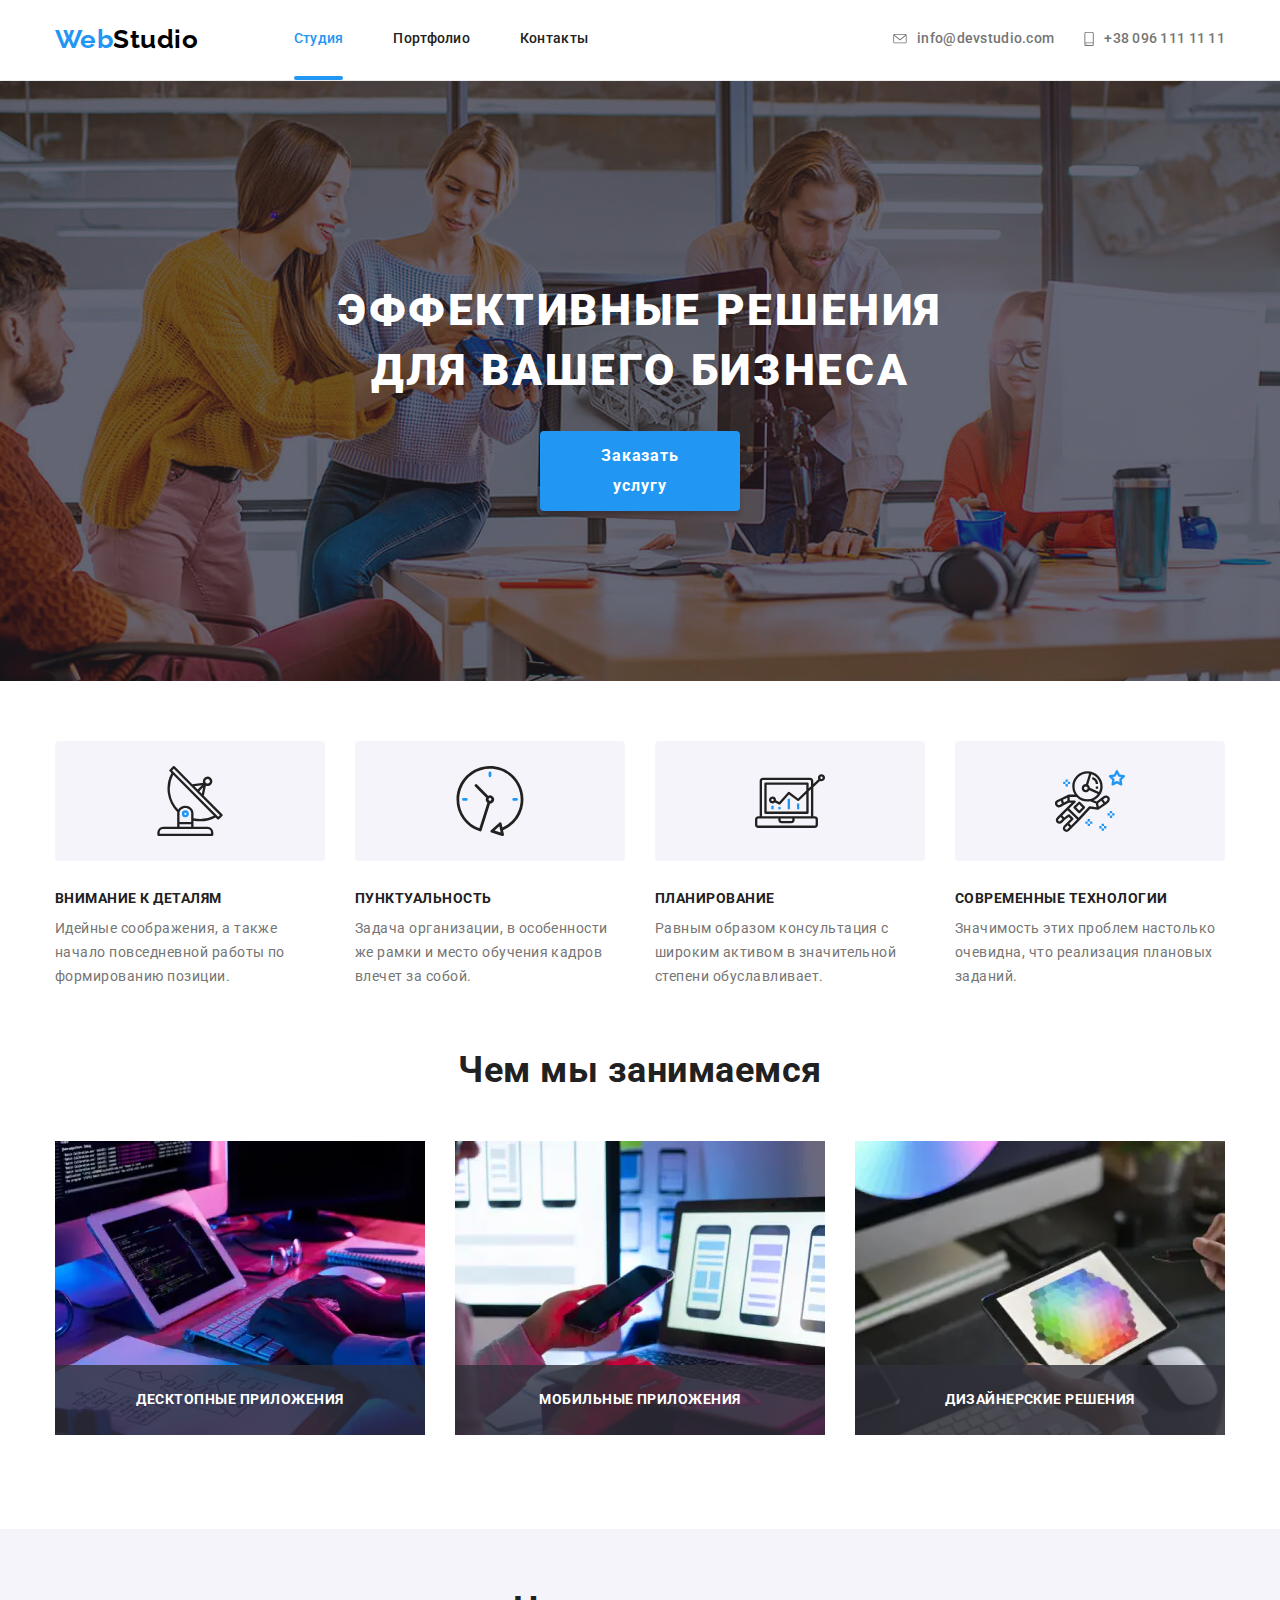
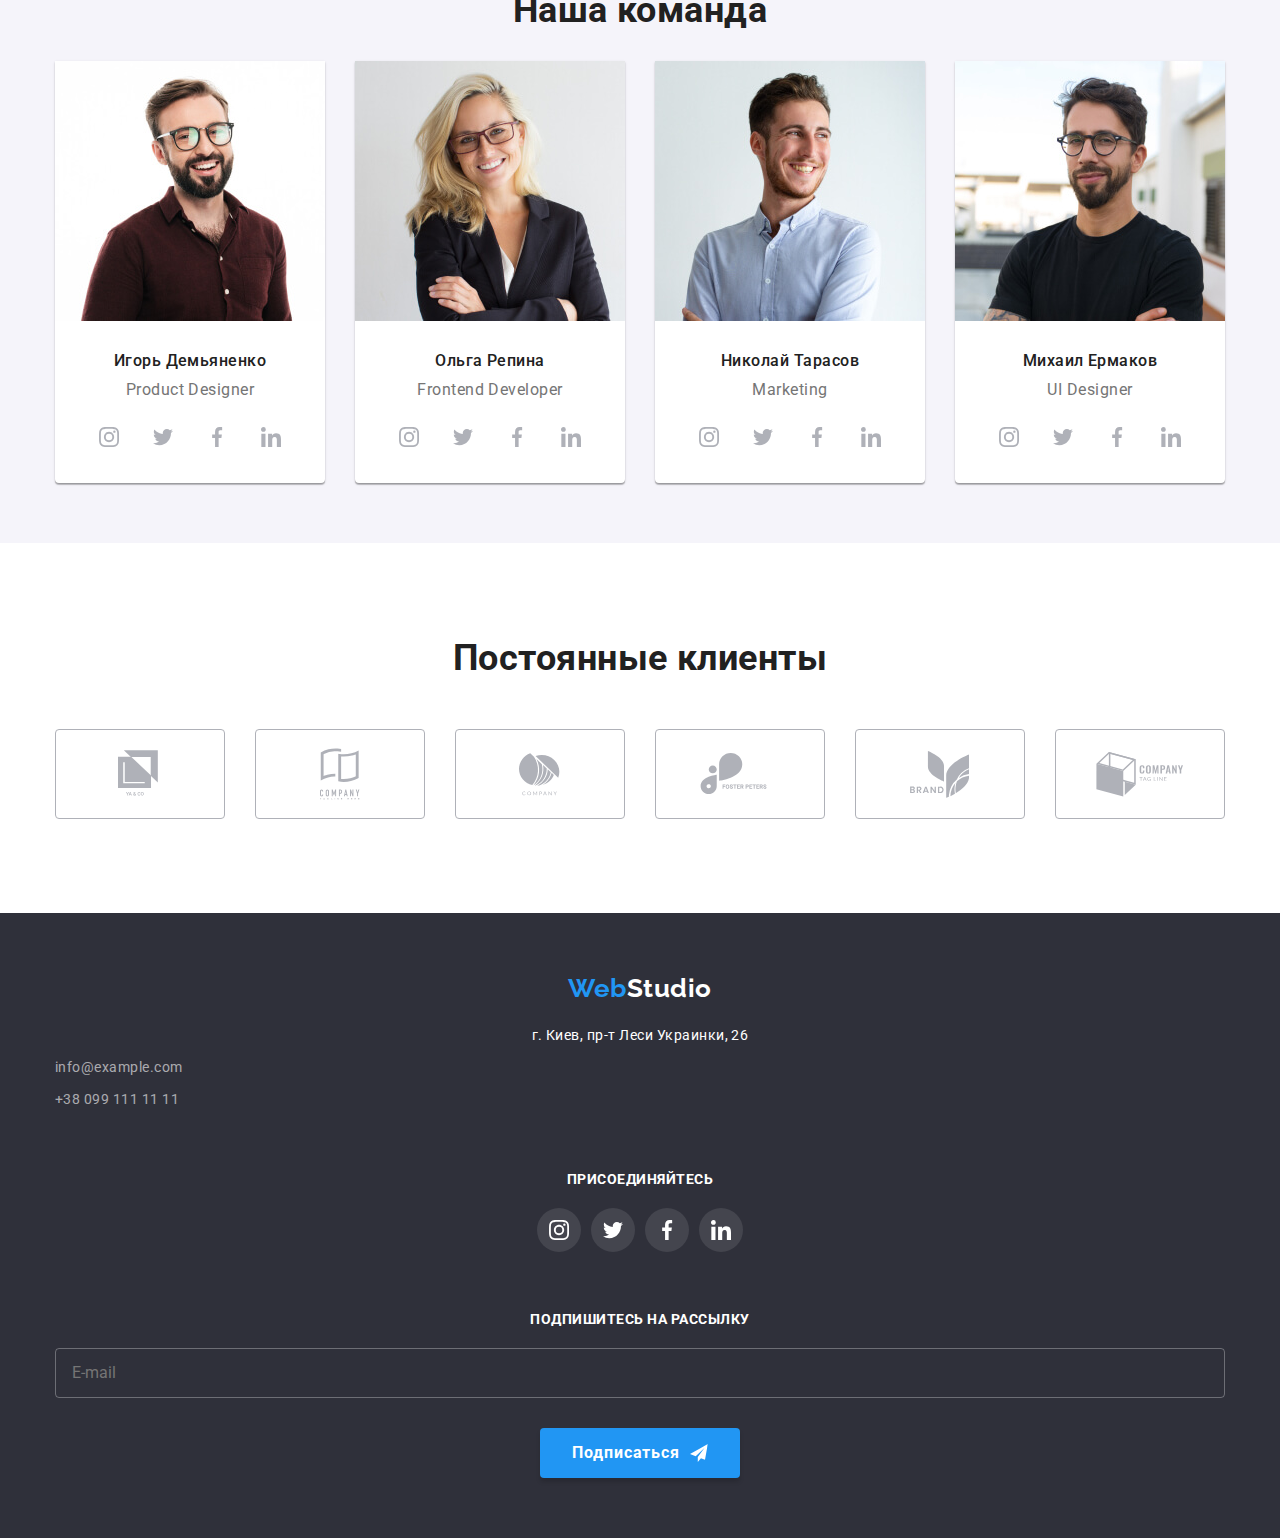
==== commit 3cc5ec76: "размечает футер для мобильных устройств" ====
--- a/index.html
+++ b/index.html
@@ -544,7 +544,7 @@
       </section>
     </main> 
 
-    <!-- <footer class="footer">
+    <footer class="footer">
       <div class="container">
         <div class="footer-nav">
           <a class="logo link" href="./index.html" aria-label="Логотип">
@@ -631,7 +631,7 @@
           </form>
         </div>
       </div>
-    </footer> -->
+    </footer>
     <script src="./js/menu.js"></script>
     <script src="./js/modal.js"></script>
   </body>
--- a/css/main.min.css
+++ b/css/main.min.css
@@ -1,3 +1,3 @@
 /*! modern-normalize v0.7.0 | MIT License | https://github.com/sindresorhus/modern-normalize */*,*::before,*::after{box-sizing:border-box}:root{-moz-tab-size:4;tab-size:4}html{line-height:1.15;-webkit-text-size-adjust:100%}body{margin:0}body{font-family:system-ui,-apple-system,"Segoe UI",Roboto,Helvetica,Arial,sans-serif,"Apple Color Emoji","Segoe UI Emoji"}hr{height:0}abbr[title]{text-decoration:underline dotted}b,strong{font-weight:bolder}code,kbd,samp,pre{font-family:ui-monospace, SFMono-Regular, Consolas, 'Liberation Mono', Menlo,- monospace;font-size:1em}small{font-size:80%}sub,sup{font-size:75%;line-height:0;position:relative;vertical-align:baseline}sub{bottom:-0.25em}sup{top:-0.5em}button,input,optgroup,select,textarea{font-family:inherit;font-size:100%;line-height:1.15;margin:0}button,select{text-transform:none}button,[type='button'],[type='reset'],[type='submit']{-webkit-appearance:button}button::-moz-focus-inner,[type='button']::-moz-focus-inner,[type='reset']::-moz-focus-inner,[type='submit']::-moz-focus-inner{border-style:none;padding:0}button:-moz-focusring,[type='button']:-moz-focusring,[type='reset']:-moz-focusring,[type='submit']:-moz-focusring{outline:1px dotted ButtonText}legend{padding:0}progress{vertical-align:baseline}[type='number']::-webkit-inner-spin-button,[type='number']::-webkit-outer-spin-button{height:auto}[type='search']{-webkit-appearance:textfield;outline-offset:-2px}[type='search']::-webkit-search-decoration{-webkit-appearance:none}::-webkit-file-upload-button{-webkit-appearance:button;font:inherit}summary{display:list-item}body{background-color:#fff;color:#212121;font-family:"Roboto",sans-serif;letter-spacing:0.03em}img{display:block;max-width:100%;height:auto;overflow:auto}.list{margin:0;padding:0;list-style:none}.link{text-decoration:none}.visually-hidden{position:absolute;width:1px;height:1px;margin:-1px;border:0;padding:0;white-space:nowrap;clip-path:inset(100%);clip:rect(0 0 0 0);overflow:hidden}.container{padding-left:15px;padding-right:15px;margin-left:auto;margin-right:auto}@media screen and (min-width: 480px){.container{width:480px}}@media screen and (min-width: 768px){.container{width:768px}}@media screen and (min-width: 1200px){.container{width:1200px}}.logo{display:block;color:#000000;font-family:"Raleway",sans-serif;font-weight:700;font-size:24px;line-height:1.17}@media screen and (min-width: 1200px){.logo{font-size:26px;line-height:1.19}}.logo-web{color:#2196f3}.button{width:200px;color:#fff;background-color:#2196f3;font-family:inherit;font-weight:700;font-size:16px;line-height:1.875;letter-spacing:0.058em;padding:10px 32px;box-shadow:0px 4px 4px rgba(0,0,0,0.15);border-radius:4px;border:none;transition:background-color 250ms cubic-bezier(0.4, 0, 0.2, 1);cursor:pointer}.button:hover,.button:focus{background-color:#188ce8}.backdrop{position:fixed;left:0;top:0;width:100%;height:100%;background-color:rgba(0,0,0,0.2);z-index:7;opacity:1;scale:1;transition:opacity 250ms cubic-bezier(0.4, 0, 0.2, 1);overflow-y:scroll;padding:94px 15px}.backdrop.is-hidden{opacity:0;pointer-events:none}.backdrop.is-hidden .modal{transform:translate(-50%, -50%) scale(1.1)}.modal{position:relative;background-color:#fff;box-shadow:0px 1px 3px rgba(0,0,0,0.12),0px 1px 1px rgba(0,0,0,0.14),0px 2px 1px rgba(0,0,0,0.2);border-radius:4px;padding:40px}@media screen and (min-width: 480px){.modal{position:absolute;top:50%;left:50%;transform:translate(-50%, -50%) scale(1);transition:transform 250ms cubic-bezier(0.4, 0, 0.2, 1);width:450px}}@media screen and (min-width: 1200px){.modal{width:528px}}.close-button{position:absolute;display:flex;justify-content:center;align-items:center;top:8px;right:8px;width:30px;height:30px;background:#fff;border:1px solid rgba(0,0,0,0.1);border-radius:50%;padding:0;margin:0;transition:fill 250ms cubic-bezier(0.4, 0, 0.2, 1);cursor:pointer}.close-button:hover{fill:#2196f3}.modal-title{font-weight:700;font-size:20px;line-height:1.5;text-align:center;margin:0;margin-bottom:30px}@media screen and (min-width: 1200px){.modal-title{line-height:1.15}}.modal-form .button{display:block;box-shadow:0px 4px 4px rgba(0,0,0,0.15);margin-left:auto;margin-right:auto}.form-field,.textarea-field{position:relative}.form-field{margin-bottom:28px}.textarea-field{max-height:120px;margin-bottom:20px}.policy-field{margin-bottom:30px;resize:none}.form-input,.form-textarea{width:100%;border:1px solid rgba(33,33,33,0.2);border-radius:4px;margin:0;padding:12px 42px;transition:border 250ms cubic-bezier(0.4, 0, 0.2, 1)}.form-input:focus,.form-input:not(:placeholder-shown),.form-textarea:focus,.form-textarea:not(:placeholder-shown){border:1px solid #2196f3;outline:none}.form-textarea{height:120px;padding:12px 16px;resize:none}.input-icon{position:absolute;top:50%;left:16px;transform:translateY(-50%);fill:#212121;transition:fill 250ms cubic-bezier(0.4, 0, 0.2, 1)}.form-input:focus+.input-icon,.form-input:not(:placeholder-shown)+.input-icon{fill:#2196f3}.form-label,.textarea-label{position:absolute;transition:transform 250ms cubic-bezier(0.4, 0, 0.2, 1),color 250ms cubic-bezier(0.4, 0, 0.2, 1);font-size:14px;line-height:1.14;letter-spacing:0.01em;color:#757575}.form-label{top:50%;left:42px;transform:translateY(-50%)}.textarea-label{top:12px;left:16px}.form-input:focus ~ .form-label,.form-input:not(:placeholder-shown) ~ .form-label{color:#2196f3;transform:translate(-26px, -40px);font-size:12px;line-height:1.17}.form-textarea:focus+.textarea-label,.form-textarea:not(:placeholder-shown)+.textarea-label{color:#2196f3;transform:translateY(-30px);font-size:12px;line-height:1.17}.policy{display:flex;align-items:center;justify-content:space-between}.policy,.policy-link{font-size:12px;line-height:1.17;color:#757575}@media screen and (min-width: 1200px){.policy,.policy-link{font-size:14px;line-height:1.71}}.policy-link{text-decoration-line:underline;color:#2196f3}.check-icon{display:inline-block;width:16px;height:15px;border:2px solid #212121;border-radius:4px}.checkbox:checked+.check-icon{background-color:#2196f3;border-color:#2196f3;background-image:url("../images/svg/check.svg");background-size:contain;background-origin:border-box}.checkbox{position:absolute;width:1px;height:1px;margin:-1px;border:0;padding:0;white-space:nowrap;clip-path:inset(100%);clip:rect(0 0 0 0);overflow:hidden}.social-links-list{display:flex;justify-content:center;align-items:center}.social-links-list-item:not(:last-child){margin-right:10px}.social-links-link{display:flex;justify-content:center;align-items:center;width:44px;height:44px;background-color:#fff;border-radius:50%;fill:#afb1b8;transition:background-color 250ms cubic-bezier(0.4, 0, 0.2, 1),fill 250ms cubic-bezier(0.4, 0, 0.2, 1)}.social-links-link:hover,.social-links-link:focus{background-color:#2196f3;fill:#fff}.social-links-icon{width:20px;height:20px}.header{border-bottom:1px solid #ececec}.header .container{display:flex;align-items:center;justify-content:space-between}.site-nav .link,.address-nav .link{display:inline-block;color:#212121;font-weight:500;font-size:18px;line-height:1.17;letter-spacing:0.02em;transition:color 250ms cubic-bezier(0.4, 0, 0.2, 1)}.site-nav .link:hover,.site-nav .link:focus,.address-nav .link:hover,.address-nav .link:focus{color:#2196f3}.site-nav .link.current{position:relative;color:#2196f3}.site-nav .link.current::after{content:'';display:inline-block;position:absolute;left:0;bottom:-8px;background-color:#2196f3;width:100%;height:4px;border-radius:2px}.address-nav .link{color:#757575;font-style:normal}.address-nav-icon{fill:currentColor}@media screen and (max-width: 767px){.header{position:relative;padding-top:10px;padding-bottom:10px}.menu-wrapper{display:none;position:absolute;width:100%;text-align:center;top:100%;left:0;background-color:#fff;padding-top:60px;padding-bottom:60px;box-shadow:0px 4px 8px rgba(0,0,0,0.04),0px 2px 4px rgba(0,0,0,0.08),0px 1px 3px rgba(0,0,0,0.16);z-index:50}.menu-wrapper.is-open{display:block}.icon-close{display:none}.menu-btn{font-size:0;padding:0;border:none;background-color:transparent;transition:fill 250ms cubic-bezier(0.4, 0, 0.2, 1)}.menu-btn:hover,.menu-btn:focus{fill:#2196f3}.menu-btn.is-open .icon-close{display:block}.menu-btn.is-open .icon-menu{display:none}.site-nav .item:not(:last-child){margin-bottom:40px}.navigation{margin-bottom:60px}.address-nav .item:not(:last-child){margin-bottom:16px}.address-nav-icon{margin-right:10px}}@media screen and (min-width: 768px){.menu-btn{display:none;position:absolute}.menu-wrapper{display:flex}.navigation{display:flex;align-items:center}.site-nav{display:flex}.site-nav .item:not(:last-child){margin-right:50px}.site-nav .link{display:block;font-size:14px;line-height:1.14}.site-nav .link.current::after{bottom:-33px}.address-nav .link{display:flex;align-items:center}}@media screen and (min-width: 768px) and (max-width: 1199px){.header{padding-top:21px;padding-bottom:21px}.header .logo{margin-right:88px}.navigation{margin-right:84px}.address-nav .item:not(:last-child){margin-bottom:10px}.address-nav .link{font-size:12px;line-height:1.17}.address-nav-icon{margin-right:8px}}@media screen and (min-width: 1200px){.header{padding-top:24px;padding-bottom:25px}.header .logo{margin-right:93px}.navigation{margin-right:305px}.address-nav{display:flex}.address-nav .item:not(:last-child){margin-right:30px}.address-nav .link{font-size:14px;line-height:1.14}.address-nav-icon{margin-right:10px}}.hero{text-align:center;padding:118px 60px 118px 60px;max-width:1600px;height:400px;margin-right:auto;margin-left:auto;background-size:cover;background-repeat:no-repeat;background-position:center;background-image:linear-gradient(rgba(47,48,58,0.4), rgba(47,48,58,0.4)),url("../../images/hero/hero-mob.jpg");background-color:rgba(47,48,58,0.4)}@media screen and (min-device-pixel-ratio: 2), screen and (min-resolution: 192dpi), screen and (min-resolution: 2dppx){.hero{background-image:linear-gradient(rgba(47,48,58,0.4), rgba(47,48,58,0.4)),url("../../images/hero/hero-mob@2x.jpg")}}@media screen and (min-width: 768px){.hero{background-image:linear-gradient(rgba(47,48,58,0.4), rgba(47,48,58,0.4)),url("../../images/hero/hero-tablet.jpg")}}@media screen and (min-width: 768px) and (min-device-pixel-ratio: 2), screen and (min-width: 768px) and (min-resolution: 192dpi), screen and (min-width: 768px) and (min-resolution: 2dppx){.hero{background-image:linear-gradient(rgba(47,48,58,0.4), rgba(47,48,58,0.4)),url("../../images/hero/hero-tablet@2x.jpg")}}@media screen and (min-width: 1200px){.hero{height:600px;padding-top:200px;padding-bottom:200px;background-image:linear-gradient(rgba(47,48,58,0.4), rgba(47,48,58,0.4)),url("../../images/hero/hero-desktop.jpg")}}@media screen and (min-width: 1200px) and (min-device-pixel-ratio: 2), screen and (min-width: 1200px) and (min-resolution: 192dpi), screen and (min-width: 1200px) and (min-resolution: 2dppx){.hero{background-image:linear-gradient(rgba(47,48,58,0.4), rgba(47,48,58,0.4)),url("../../images/hero/hero-desktop@2x.jpg")}}.hero-title{color:#fff;font-weight:900;font-size:26px;line-height:1.62;letter-spacing:0.06em;text-transform:uppercase;margin:0 auto;margin-bottom:30px}@media screen and (min-width: 480px){.hero-title{width:360px}}@media screen and (min-width: 1200px){.hero-title{font-size:44px;line-height:1.36;width:696px}}.about-us{padding-top:60px;padding-bottom:60px}.about-us .subtitle{color:#212121;font-weight:700;font-size:14px;line-height:1.14;text-transform:uppercase;margin:0;margin-bottom:10px}.about-us .description{color:#757575;font-size:14px;line-height:1.71;margin:0}@media screen and (max-width: 767px){.about-us-list .item:not(:last-child){margin-bottom:30px}}@media screen and (min-width: 768px){.about-us-list{display:flex;flex-wrap:wrap}.about-us-list .item{width:calc((100% - 30px) / 2);margin-right:30px;margin-bottom:30px}.about-us-list .item:nth-child(2n){margin-right:0}.about-us-list .item:nth-last-child(-n+2){margin-bottom:0}}@media screen and (min-width: 1200px){.about-us-list .item{width:calc((100% - 3 * 30px) / 4);margin-bottom:0}.about-us-list .item:not(:last-child){margin-right:30px}}.about-us-img{background-color:#f5f4fa;border-radius:4px;margin-bottom:30px;padding-top:25px;padding-bottom:25px;display:flex;justify-content:center;align-items:center}.about-us-svg{width:70px;height:70px}.what-we-do{display:none}@media screen and (min-width: 1200px){.what-we-do{display:block}}.title{font-weight:700;font-size:36px;line-height:1.17;text-align:center;margin:0}.what-we-do{padding-bottom:94px}.what-we-do .title{margin-bottom:50px}.what-we-do-list{display:flex}.what-we-do-list .item{position:relative;width:calc((100% - 2 * 30px) / 3)}.what-we-do-list .item:not(:last-child){margin-right:30px}.what-we-do-list .description{position:absolute;bottom:0;width:100%;height:70px;background-color:rgba(47,48,58,0.8);color:#fff;font-weight:700;font-size:14px;line-height:1.14;text-align:center;text-transform:uppercase;margin:0;padding-top:27px;padding-bottom:27px}.team{background-color:#f5f4fa;padding-top:60px;padding-bottom:60px}.team .title{margin-bottom:30px;font-size:28px;line-height:1.18}@media screen and (min-width: 1200px){.team .title{font-size:36px;line-height:1.17}}.team .subtitle,.team .description{font-weight:500;font-size:16px;line-height:1.19;text-align:center;margin:0}.team .subtitle{margin-bottom:10px}.team .description{color:#757575;font-weight:400;margin-bottom:16px}.team-photo{margin-bottom:30px}.team-list .item{background-color:#fff;padding-bottom:24px;box-shadow:0px 2px 1px rgba(0,0,0,0.2),0px 1px 1px rgba(0,0,0,0.14),0px 1px 3px rgba(0,0,0,0.12);border-radius:0px 0px 4px 4px}@media screen and (max-width: 767px){.team-list .item:not(:last-child){margin-bottom:30px}}@media screen and (min-width: 768px){.team-list{display:flex;flex-wrap:wrap}.team-list .item{width:calc((100% - 30px) / 2);margin-right:30px;margin-bottom:30px}.team-list .item:nth-child(2n){margin-right:0}.team-list .item:nth-last-child(-n+2){margin-bottom:0}}@media screen and (min-width: 1200px){.team-list .item{width:calc((100% - 3 * 30px) / 4);margin-bottom:0}.team-list .item:not(:last-child){margin-right:30px}}.clients{padding-top:94px;padding-bottom:94px}.clients .title{margin-bottom:50px}.clients .link{display:flex;justify-content:center;align-items:center;width:100%;height:90px;border:1px solid #afb1b8;border-radius:4px;fill:#afb1b8;transition:border-color 250ms cubic-bezier(0.4, 0, 0.2, 1),fill 250ms cubic-bezier(0.4, 0, 0.2, 1)}.clients .link:hover,.clients .link:focus{border-color:#2196f3;fill:#2196f3}.clients-list{display:flex}.clients-list .item{width:calc((100% - 5 * 30px) / 6)}.clients-list .item:not(:last-child){margin-right:30px}.footer{background-color:#2f303a;color:#fff}.footer .container{display:flex;align-items:baseline;justify-content:space-between;padding-top:60px;padding-bottom:60px}.footer .logo{color:#fff;margin-bottom:20px}.footer .email{width:358px;color:#fff;background-color:transparent;border:1px solid rgba(255,255,255,0.3);border-radius:4px;padding:15px 16px;margin-right:12px}.footer .button{display:flex;align-items:center}.footer .social-links-link{background-color:rgba(255,255,255,0.1);border-radius:50%;fill:#fff;transition:background-color 250ms cubic-bezier(0.4, 0, 0.2, 1)}.footer .social-links-link:hover,.footer .social-links-link:focus{background-color:#2196f3}.footer .address,.footer .address-nav{color:#fff;font-style:normal;font-size:14px;line-height:1.71}.footer .address-nav{color:rgba(255,255,255,0.6)}.footer-nav{display:flex;flex-direction:column;justify-content:center;margin-right:69px}.footer-address .item:not(:last-child){margin-bottom:9px}.join-up{margin-right:94px}.join-up-list{display:flex;justify-content:center;align-items:center}.join-up-list .item:not(:last-child){margin-right:10px}.join-up .text,.subscribe .text{display:block;font-weight:700;font-size:14px;line-height:1.14;text-transform:uppercase;margin-bottom:20px}.send-icon{margin-left:10px}.subscribe-form{display:flex;width:100%;justify-content:space-between;align-items:center}
+ monospace;font-size:1em}small{font-size:80%}sub,sup{font-size:75%;line-height:0;position:relative;vertical-align:baseline}sub{bottom:-0.25em}sup{top:-0.5em}button,input,optgroup,select,textarea{font-family:inherit;font-size:100%;line-height:1.15;margin:0}button,select{text-transform:none}button,[type='button'],[type='reset'],[type='submit']{-webkit-appearance:button}button::-moz-focus-inner,[type='button']::-moz-focus-inner,[type='reset']::-moz-focus-inner,[type='submit']::-moz-focus-inner{border-style:none;padding:0}button:-moz-focusring,[type='button']:-moz-focusring,[type='reset']:-moz-focusring,[type='submit']:-moz-focusring{outline:1px dotted ButtonText}legend{padding:0}progress{vertical-align:baseline}[type='number']::-webkit-inner-spin-button,[type='number']::-webkit-outer-spin-button{height:auto}[type='search']{-webkit-appearance:textfield;outline-offset:-2px}[type='search']::-webkit-search-decoration{-webkit-appearance:none}::-webkit-file-upload-button{-webkit-appearance:button;font:inherit}summary{display:list-item}body{background-color:#fff;color:#212121;font-family:"Roboto",sans-serif;letter-spacing:0.03em}img{display:block;max-width:100%;height:auto;overflow:auto}.list{margin:0;padding:0;list-style:none}.link{text-decoration:none}.visually-hidden{position:absolute;width:1px;height:1px;margin:-1px;border:0;padding:0;white-space:nowrap;clip-path:inset(100%);clip:rect(0 0 0 0);overflow:hidden}.container{padding-left:15px;padding-right:15px;margin-left:auto;margin-right:auto}@media screen and (min-width: 480px){.container{width:480px}}@media screen and (min-width: 768px){.container{width:768px}}@media screen and (min-width: 1200px){.container{width:1200px}}.logo{display:block;color:#000000;font-family:"Raleway",sans-serif;font-weight:700;font-size:24px;line-height:1.17}@media screen and (min-width: 1200px){.logo{font-size:26px;line-height:1.19}}.logo-web{color:#2196f3}.button{width:200px;color:#fff;background-color:#2196f3;font-family:inherit;font-weight:700;font-size:16px;line-height:1.875;letter-spacing:0.058em;padding:10px 32px;box-shadow:0px 4px 4px rgba(0,0,0,0.15);border-radius:4px;border:none;transition:background-color 250ms cubic-bezier(0.4, 0, 0.2, 1);cursor:pointer}.button:hover,.button:focus{background-color:#188ce8}.backdrop{position:fixed;left:0;top:0;width:100%;height:100%;background-color:rgba(0,0,0,0.2);z-index:7;opacity:1;scale:1;transition:opacity 250ms cubic-bezier(0.4, 0, 0.2, 1);overflow-y:scroll;padding:94px 15px}.backdrop.is-hidden{opacity:0;pointer-events:none}.backdrop.is-hidden .modal{transform:translate(-50%, -50%) scale(1.1)}.modal{position:relative;background-color:#fff;box-shadow:0px 1px 3px rgba(0,0,0,0.12),0px 1px 1px rgba(0,0,0,0.14),0px 2px 1px rgba(0,0,0,0.2);border-radius:4px;padding:40px}@media screen and (min-width: 480px){.modal{position:absolute;top:50%;left:50%;transform:translate(-50%, -50%) scale(1);transition:transform 250ms cubic-bezier(0.4, 0, 0.2, 1);width:450px}}@media screen and (min-width: 1200px){.modal{width:528px}}.close-button{position:absolute;display:flex;justify-content:center;align-items:center;top:8px;right:8px;width:30px;height:30px;background:#fff;border:1px solid rgba(0,0,0,0.1);border-radius:50%;padding:0;margin:0;transition:fill 250ms cubic-bezier(0.4, 0, 0.2, 1);cursor:pointer}.close-button:hover{fill:#2196f3}.modal-title{font-weight:700;font-size:20px;line-height:1.5;text-align:center;margin:0;margin-bottom:30px}@media screen and (min-width: 1200px){.modal-title{line-height:1.15}}.modal-form .button{display:block;box-shadow:0px 4px 4px rgba(0,0,0,0.15);margin-left:auto;margin-right:auto}.form-field,.textarea-field{position:relative}.form-field{margin-bottom:28px}.textarea-field{max-height:120px;margin-bottom:20px}.policy-field{margin-bottom:30px;resize:none}.form-input,.form-textarea{width:100%;border:1px solid rgba(33,33,33,0.2);border-radius:4px;margin:0;padding:12px 42px;transition:border 250ms cubic-bezier(0.4, 0, 0.2, 1)}.form-input:focus,.form-input:not(:placeholder-shown),.form-textarea:focus,.form-textarea:not(:placeholder-shown){border:1px solid #2196f3;outline:none}.form-textarea{height:120px;padding:12px 16px;resize:none}.input-icon{position:absolute;top:50%;left:16px;transform:translateY(-50%);fill:#212121;transition:fill 250ms cubic-bezier(0.4, 0, 0.2, 1)}.form-input:focus+.input-icon,.form-input:not(:placeholder-shown)+.input-icon{fill:#2196f3}.form-label,.textarea-label{position:absolute;transition:transform 250ms cubic-bezier(0.4, 0, 0.2, 1),color 250ms cubic-bezier(0.4, 0, 0.2, 1);font-size:14px;line-height:1.14;letter-spacing:0.01em;color:#757575}.form-label{top:50%;left:42px;transform:translateY(-50%)}.textarea-label{top:12px;left:16px}.form-input:focus ~ .form-label,.form-input:not(:placeholder-shown) ~ .form-label{color:#2196f3;transform:translate(-26px, -40px);font-size:12px;line-height:1.17}.form-textarea:focus+.textarea-label,.form-textarea:not(:placeholder-shown)+.textarea-label{color:#2196f3;transform:translateY(-30px);font-size:12px;line-height:1.17}.policy{display:flex;align-items:center;justify-content:space-between}.policy,.policy-link{font-size:12px;line-height:1.17;color:#757575}@media screen and (min-width: 1200px){.policy,.policy-link{font-size:14px;line-height:1.71}}.policy-link{text-decoration-line:underline;color:#2196f3}.check-icon{display:inline-block;width:16px;height:15px;border:2px solid #212121;border-radius:4px}.checkbox:checked+.check-icon{background-color:#2196f3;border-color:#2196f3;background-image:url("../images/svg/check.svg");background-size:contain;background-origin:border-box}.checkbox{position:absolute;width:1px;height:1px;margin:-1px;border:0;padding:0;white-space:nowrap;clip-path:inset(100%);clip:rect(0 0 0 0);overflow:hidden}.social-links-list{display:flex;justify-content:center;align-items:center}.social-links-list-item:not(:last-child){margin-right:10px}.social-links-link{display:flex;justify-content:center;align-items:center;width:44px;height:44px;background-color:#fff;border-radius:50%;fill:#afb1b8;transition:background-color 250ms cubic-bezier(0.4, 0, 0.2, 1),fill 250ms cubic-bezier(0.4, 0, 0.2, 1)}.social-links-link:hover,.social-links-link:focus{background-color:#2196f3;fill:#fff}.social-links-icon{width:20px;height:20px}.header{border-bottom:1px solid #ececec}.header .container{display:flex;align-items:center;justify-content:space-between}.site-nav .link,.address-nav .link{display:inline-block;color:#212121;font-weight:500;font-size:18px;line-height:1.17;letter-spacing:0.02em;transition:color 250ms cubic-bezier(0.4, 0, 0.2, 1)}.site-nav .link:hover,.site-nav .link:focus,.address-nav .link:hover,.address-nav .link:focus{color:#2196f3}.site-nav .link.current{position:relative;color:#2196f3}.site-nav .link.current::after{content:'';display:inline-block;position:absolute;left:0;bottom:-8px;background-color:#2196f3;width:100%;height:4px;border-radius:2px}.address-nav .link{color:#757575;font-style:normal}.address-nav-icon{fill:currentColor}@media screen and (max-width: 767px){.header{position:relative;padding-top:10px;padding-bottom:10px}.menu-wrapper{display:none;position:absolute;width:100%;text-align:center;top:100%;left:0;background-color:#fff;padding-top:60px;padding-bottom:60px;box-shadow:0px 4px 8px rgba(0,0,0,0.04),0px 2px 4px rgba(0,0,0,0.08),0px 1px 3px rgba(0,0,0,0.16);z-index:50}.menu-wrapper.is-open{display:block}.icon-close{display:none}.menu-btn{font-size:0;padding:0;border:none;background-color:transparent;transition:fill 250ms cubic-bezier(0.4, 0, 0.2, 1)}.menu-btn:hover,.menu-btn:focus{fill:#2196f3}.menu-btn.is-open .icon-close{display:block}.menu-btn.is-open .icon-menu{display:none}.site-nav .item:not(:last-child){margin-bottom:40px}.navigation{margin-bottom:60px}.address-nav .item:not(:last-child){margin-bottom:16px}.address-nav-icon{margin-right:10px}}@media screen and (min-width: 768px){.menu-btn{display:none;position:absolute}.menu-wrapper{display:flex}.navigation{display:flex;align-items:center}.site-nav{display:flex}.site-nav .item:not(:last-child){margin-right:50px}.site-nav .link{display:block;font-size:14px;line-height:1.14}.site-nav .link.current::after{bottom:-33px}.address-nav .link{display:flex;align-items:center}}@media screen and (min-width: 768px) and (max-width: 1199px){.header{padding-top:21px;padding-bottom:21px}.header .logo{margin-right:88px}.navigation{margin-right:84px}.address-nav .item:not(:last-child){margin-bottom:10px}.address-nav .link{font-size:12px;line-height:1.17}.address-nav-icon{margin-right:8px}}@media screen and (min-width: 1200px){.header{padding-top:24px;padding-bottom:25px}.header .logo{margin-right:93px}.navigation{margin-right:305px}.address-nav{display:flex}.address-nav .item:not(:last-child){margin-right:30px}.address-nav .link{font-size:14px;line-height:1.14}.address-nav-icon{margin-right:10px}}.hero{text-align:center;padding:118px 60px 118px 60px;max-width:1600px;height:400px;margin-right:auto;margin-left:auto;background-size:cover;background-repeat:no-repeat;background-position:center;background-image:linear-gradient(rgba(47,48,58,0.4), rgba(47,48,58,0.4)),url("../../images/hero/hero-mob.jpg");background-color:rgba(47,48,58,0.4)}@media screen and (min-device-pixel-ratio: 2), screen and (min-resolution: 192dpi), screen and (min-resolution: 2dppx){.hero{background-image:linear-gradient(rgba(47,48,58,0.4), rgba(47,48,58,0.4)),url("../../images/hero/hero-mob@2x.jpg")}}@media screen and (min-width: 768px){.hero{background-image:linear-gradient(rgba(47,48,58,0.4), rgba(47,48,58,0.4)),url("../../images/hero/hero-tablet.jpg")}}@media screen and (min-width: 768px) and (min-device-pixel-ratio: 2), screen and (min-width: 768px) and (min-resolution: 192dpi), screen and (min-width: 768px) and (min-resolution: 2dppx){.hero{background-image:linear-gradient(rgba(47,48,58,0.4), rgba(47,48,58,0.4)),url("../../images/hero/hero-tablet@2x.jpg")}}@media screen and (min-width: 1200px){.hero{height:600px;padding-top:200px;padding-bottom:200px;background-image:linear-gradient(rgba(47,48,58,0.4), rgba(47,48,58,0.4)),url("../../images/hero/hero-desktop.jpg")}}@media screen and (min-width: 1200px) and (min-device-pixel-ratio: 2), screen and (min-width: 1200px) and (min-resolution: 192dpi), screen and (min-width: 1200px) and (min-resolution: 2dppx){.hero{background-image:linear-gradient(rgba(47,48,58,0.4), rgba(47,48,58,0.4)),url("../../images/hero/hero-desktop@2x.jpg")}}.hero-title{color:#fff;font-weight:900;font-size:26px;line-height:1.62;letter-spacing:0.06em;text-transform:uppercase;margin:0 auto;margin-bottom:30px}@media screen and (min-width: 480px){.hero-title{width:360px}}@media screen and (min-width: 1200px){.hero-title{font-size:44px;line-height:1.36;width:696px}}.about-us{padding-top:60px;padding-bottom:60px}.about-us .subtitle{color:#212121;font-weight:700;font-size:14px;line-height:1.14;text-transform:uppercase;margin:0;margin-bottom:10px}.about-us .description{color:#757575;font-size:14px;line-height:1.71;margin:0}@media screen and (max-width: 767px){.about-us-list .item:not(:last-child){margin-bottom:30px}}@media screen and (min-width: 768px){.about-us-list{display:flex;flex-wrap:wrap}.about-us-list .item{width:calc((100% - 30px) / 2);margin-right:30px;margin-bottom:30px}.about-us-list .item:nth-child(2n){margin-right:0}.about-us-list .item:nth-last-child(-n+2){margin-bottom:0}}@media screen and (min-width: 1200px){.about-us-list .item{width:calc((100% - 3 * 30px) / 4);margin-bottom:0}.about-us-list .item:not(:last-child){margin-right:30px}}.about-us-img{background-color:#f5f4fa;border-radius:4px;margin-bottom:30px;padding-top:25px;padding-bottom:25px;display:flex;justify-content:center;align-items:center}.about-us-svg{width:70px;height:70px}.what-we-do{display:none}@media screen and (min-width: 1200px){.what-we-do{display:block}}.title{font-weight:700;font-size:36px;line-height:1.17;text-align:center;margin:0}.what-we-do{padding-bottom:94px}.what-we-do .title{margin-bottom:50px}.what-we-do-list{display:flex}.what-we-do-list .item{position:relative;width:calc((100% - 2 * 30px) / 3)}.what-we-do-list .item:not(:last-child){margin-right:30px}.what-we-do-list .description{position:absolute;bottom:0;width:100%;height:70px;background-color:rgba(47,48,58,0.8);color:#fff;font-weight:700;font-size:14px;line-height:1.14;text-align:center;text-transform:uppercase;margin:0;padding-top:27px;padding-bottom:27px}.team{background-color:#f5f4fa;padding-top:60px;padding-bottom:60px}.team .title{margin-bottom:30px;font-size:28px;line-height:1.18}@media screen and (min-width: 1200px){.team .title{font-size:36px;line-height:1.17}}.team .subtitle,.team .description{font-weight:500;font-size:16px;line-height:1.19;text-align:center;margin:0}.team .subtitle{margin-bottom:10px}.team .description{color:#757575;font-weight:400;margin-bottom:16px}.team-photo{margin-bottom:30px}.team-list .item{background-color:#fff;padding-bottom:24px;box-shadow:0px 2px 1px rgba(0,0,0,0.2),0px 1px 1px rgba(0,0,0,0.14),0px 1px 3px rgba(0,0,0,0.12);border-radius:0px 0px 4px 4px}@media screen and (max-width: 767px){.team-list .item:not(:last-child){margin-bottom:30px}}@media screen and (min-width: 768px){.team-list{display:flex;flex-wrap:wrap}.team-list .item{width:calc((100% - 30px) / 2);margin-right:30px;margin-bottom:30px}.team-list .item:nth-child(2n){margin-right:0}.team-list .item:nth-last-child(-n+2){margin-bottom:0}}@media screen and (min-width: 1200px){.team-list .item{width:calc((100% - 3 * 30px) / 4);margin-bottom:0}.team-list .item:not(:last-child){margin-right:30px}}.clients{padding-top:60px;padding-bottom:60px}.clients .title{margin-bottom:30px;font-size:28px;line-height:1.18}@media screen and (min-width: 1200px){.clients .title{margin-bottom:50px;font-size:36px;line-height:1.17}}.clients .link{display:flex;justify-content:center;align-items:center;width:100%;height:90px;border:1px solid #afb1b8;border-radius:4px;fill:#afb1b8;transition:border-color 250ms cubic-bezier(0.4, 0, 0.2, 1),fill 250ms cubic-bezier(0.4, 0, 0.2, 1)}.clients .link:hover,.clients .link:focus{border-color:#2196f3;fill:#2196f3}.clients-list{display:flex;flex-wrap:wrap}.clients-list .item{margin-right:30px;margin-bottom:30px}@media screen and (max-width: 767px){.clients-list .item{width:calc((100% - 30px) / 2)}.clients-list .item:nth-child(2n){margin-right:0}.clients-list .item:nth-last-child(-n+2){margin-bottom:0}}@media screen and (min-width: 768px) and (max-width: 1199px){.clients-list .item{width:calc((100% - 2 * 30px) / 3)}.clients-list .item:nth-child(3n){margin-right:0}.clients-list .item:nth-last-child(-n+3){margin-bottom:0}}@media screen and (min-width: 1200px){.clients{padding-top:94px;padding-bottom:94px}.clients-list .item{width:calc((100% - 5 * 30px) / 6);margin-bottom:0}.clients-list .item:last-child{margin-right:0}}.footer{background-color:#2f303a;color:#fff}.footer .container{text-align:center;padding-top:60px;padding-bottom:60px}.footer .logo{color:#fff;margin-bottom:20px}.footer .email{width:100%;color:#fff;background-color:transparent;border:1px solid rgba(255,255,255,0.3);border-radius:4px;padding:15px 16px;margin-bottom:30px}.footer .button{display:flex;align-items:center;margin-left:auto;margin-right:auto}.footer .social-links-link{background-color:rgba(255,255,255,0.1);border-radius:50%;fill:#fff;transition:background-color 250ms cubic-bezier(0.4, 0, 0.2, 1)}.footer .social-links-link:hover,.footer .social-links-link:focus{background-color:#2196f3}.footer .address,.footer .address-nav{color:#fff;font-style:normal;font-size:14px;line-height:1.71}.footer .address-nav{color:rgba(255,255,255,0.6)}.footer-nav{margin-bottom:60px}.footer-address .item:not(:last-child){margin-bottom:8px}.join-up{margin-bottom:60px}.join-up-list{display:flex;justify-content:center;align-items:center}.join-up-list .item:not(:last-child){margin-right:10px}.join-up .text,.subscribe .text{display:block;font-weight:700;font-size:14px;line-height:1.14;text-transform:uppercase;margin-bottom:20px}.send-icon{margin-left:10px}
 /*# sourceMappingURL=main.min.css.map */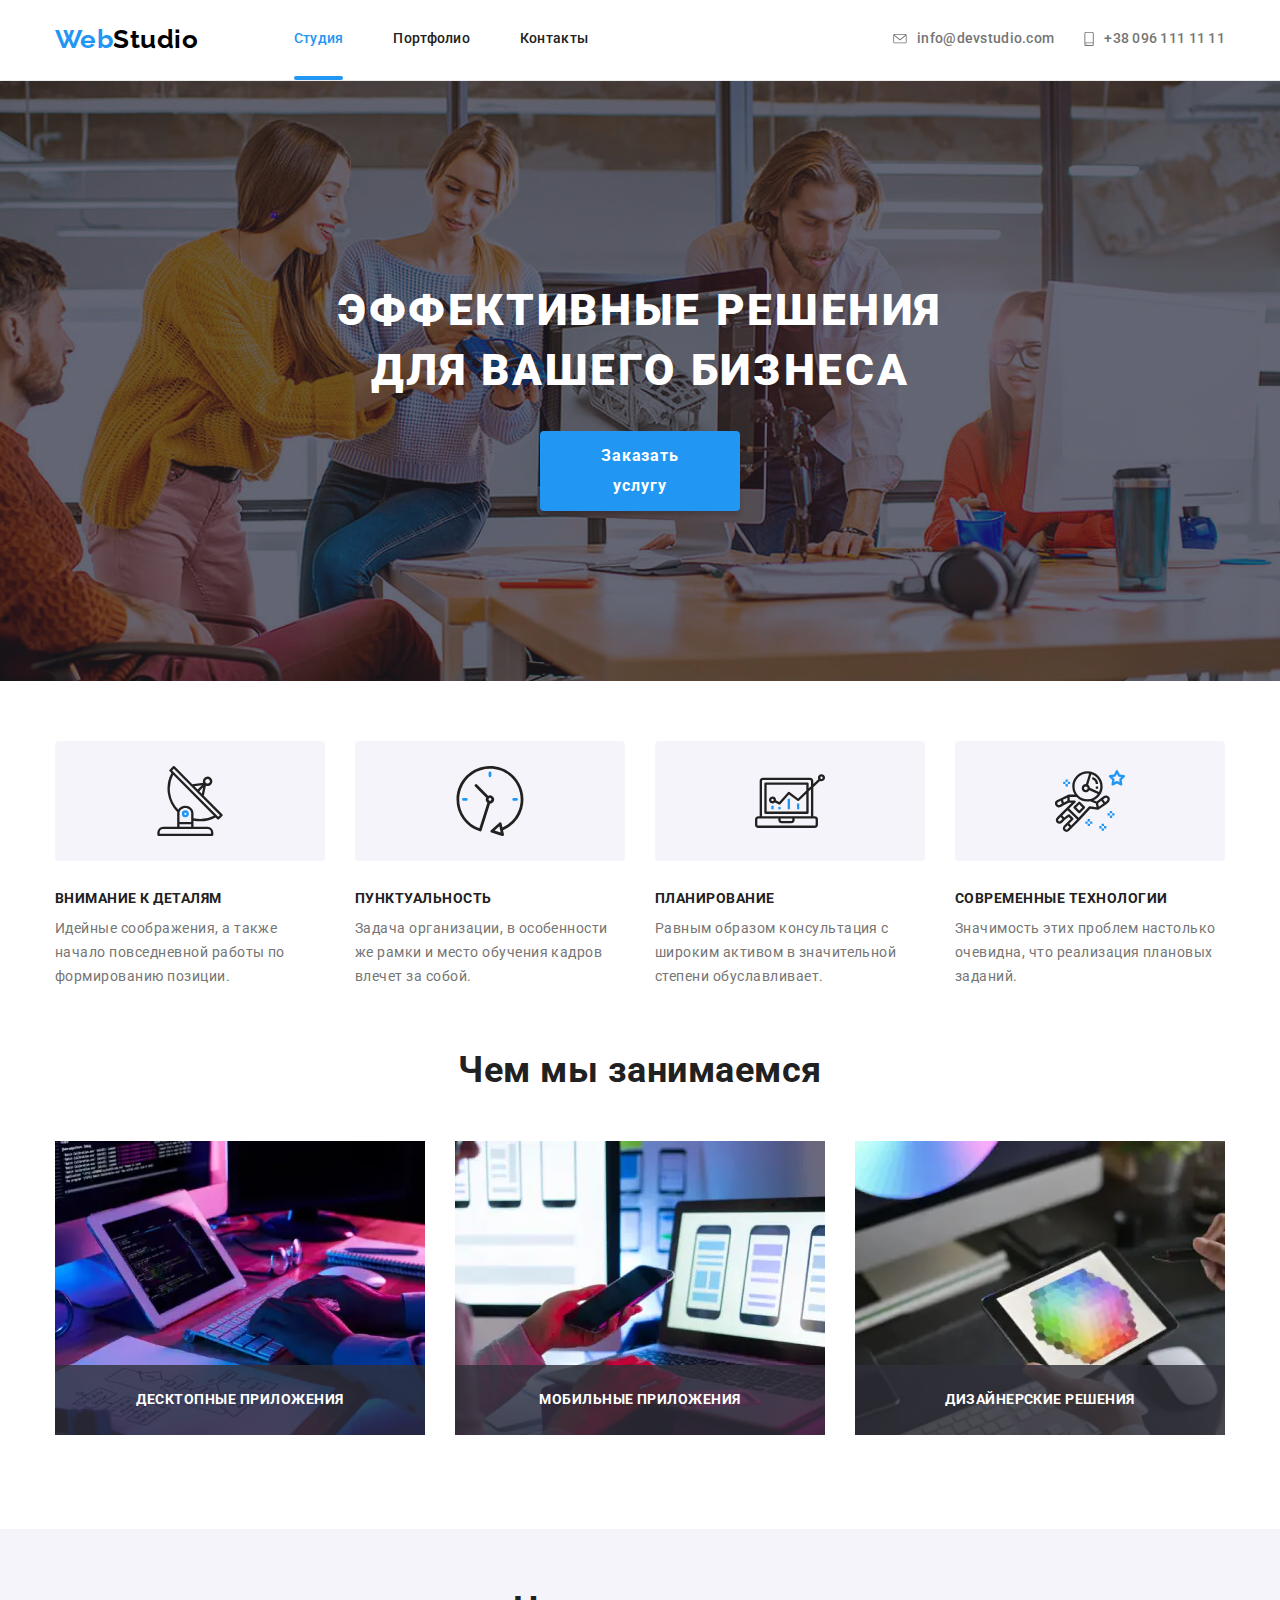
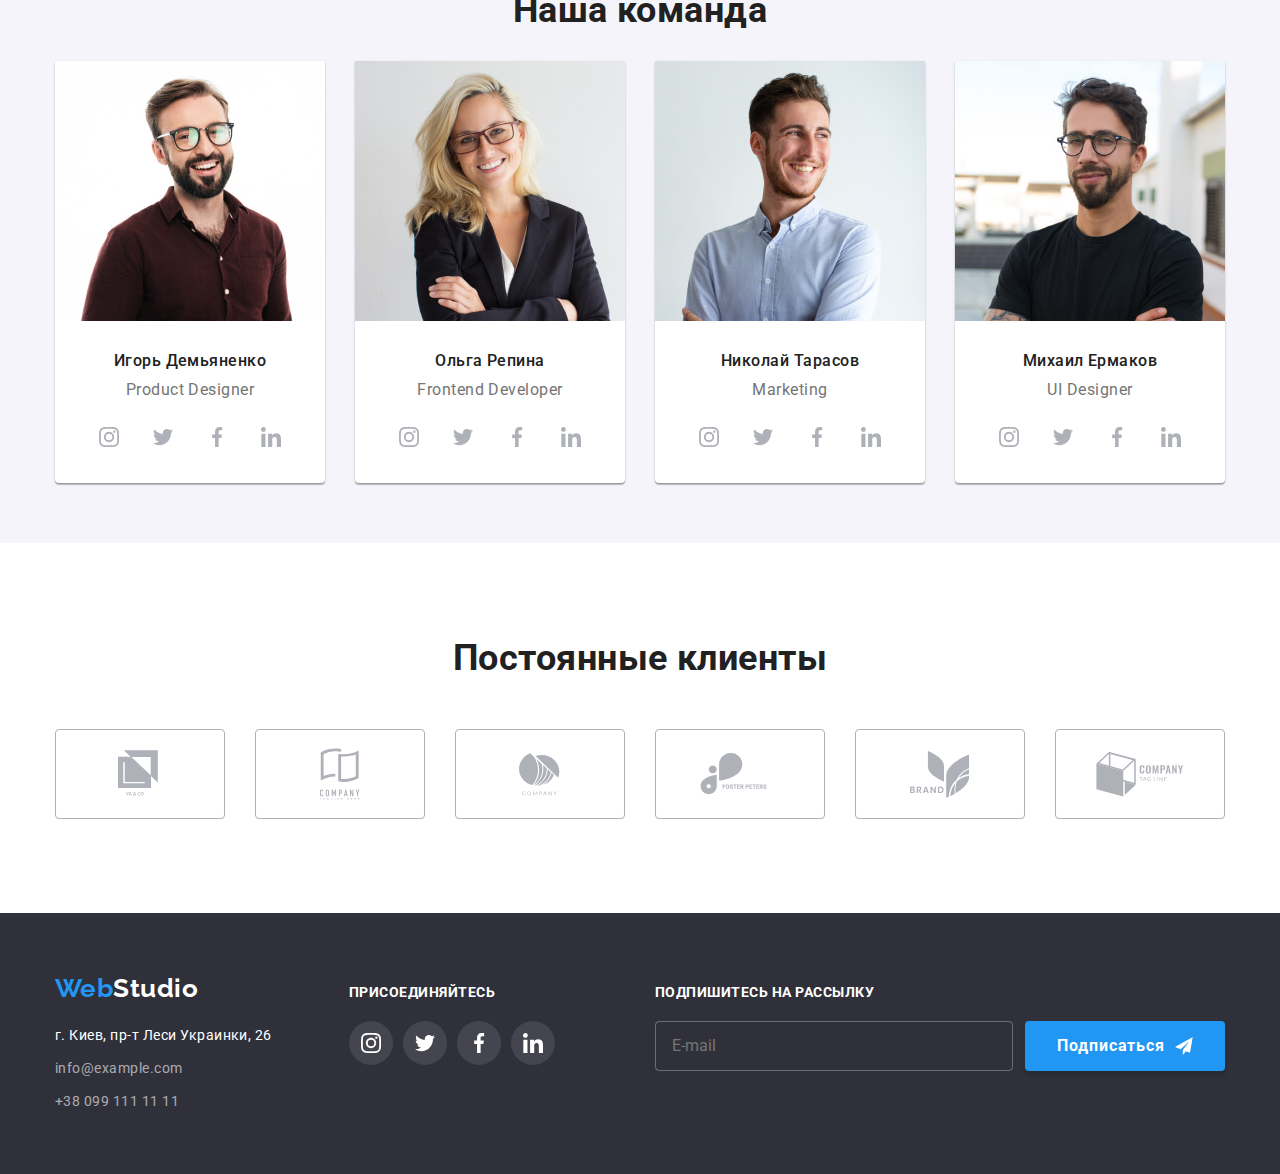
==== commit 60d60472: "размечает якорь ссылке Контакты" ====
--- a/index.html
+++ b/index.html
@@ -32,7 +32,7 @@
                 <a class="link" href="./portfolio.html">Портфолио</a>
               </li>
               <li class="item">
-                <a class="link" href="">Контакты</a>
+                <a class="link" href="#contacts">Контакты</a>
               </li>
             </ul>
           </nav>
@@ -550,7 +550,7 @@
           <a class="logo link" href="./index.html" aria-label="Логотип">
             <span class="logo-web">Web</span>Studio
           </a>
-          <address class="footer-address">
+          <address class="footer-address" id="contacts">
             <ul class="list">
               <li class="item">
                 <a
--- a/css/main.min.css
+++ b/css/main.min.css
@@ -1,3 +1,3 @@
 /*! modern-normalize v0.7.0 | MIT License | https://github.com/sindresorhus/modern-normalize */*,*::before,*::after{box-sizing:border-box}:root{-moz-tab-size:4;tab-size:4}html{line-height:1.15;-webkit-text-size-adjust:100%}body{margin:0}body{font-family:system-ui,-apple-system,"Segoe UI",Roboto,Helvetica,Arial,sans-serif,"Apple Color Emoji","Segoe UI Emoji"}hr{height:0}abbr[title]{text-decoration:underline dotted}b,strong{font-weight:bolder}code,kbd,samp,pre{font-family:ui-monospace, SFMono-Regular, Consolas, 'Liberation Mono', Menlo,- monospace;font-size:1em}small{font-size:80%}sub,sup{font-size:75%;line-height:0;position:relative;vertical-align:baseline}sub{bottom:-0.25em}sup{top:-0.5em}button,input,optgroup,select,textarea{font-family:inherit;font-size:100%;line-height:1.15;margin:0}button,select{text-transform:none}button,[type='button'],[type='reset'],[type='submit']{-webkit-appearance:button}button::-moz-focus-inner,[type='button']::-moz-focus-inner,[type='reset']::-moz-focus-inner,[type='submit']::-moz-focus-inner{border-style:none;padding:0}button:-moz-focusring,[type='button']:-moz-focusring,[type='reset']:-moz-focusring,[type='submit']:-moz-focusring{outline:1px dotted ButtonText}legend{padding:0}progress{vertical-align:baseline}[type='number']::-webkit-inner-spin-button,[type='number']::-webkit-outer-spin-button{height:auto}[type='search']{-webkit-appearance:textfield;outline-offset:-2px}[type='search']::-webkit-search-decoration{-webkit-appearance:none}::-webkit-file-upload-button{-webkit-appearance:button;font:inherit}summary{display:list-item}body{background-color:#fff;color:#212121;font-family:"Roboto",sans-serif;letter-spacing:0.03em}img{display:block;max-width:100%;height:auto;overflow:auto}.list{margin:0;padding:0;list-style:none}.link{text-decoration:none}.visually-hidden{position:absolute;width:1px;height:1px;margin:-1px;border:0;padding:0;white-space:nowrap;clip-path:inset(100%);clip:rect(0 0 0 0);overflow:hidden}.container{padding-left:15px;padding-right:15px;margin-left:auto;margin-right:auto}@media screen and (min-width: 480px){.container{width:480px}}@media screen and (min-width: 768px){.container{width:768px}}@media screen and (min-width: 1200px){.container{width:1200px}}.logo{display:block;color:#000000;font-family:"Raleway",sans-serif;font-weight:700;font-size:24px;line-height:1.17}@media screen and (min-width: 1200px){.logo{font-size:26px;line-height:1.19}}.logo-web{color:#2196f3}.button{width:200px;color:#fff;background-color:#2196f3;font-family:inherit;font-weight:700;font-size:16px;line-height:1.875;letter-spacing:0.058em;padding:10px 32px;box-shadow:0px 4px 4px rgba(0,0,0,0.15);border-radius:4px;border:none;transition:background-color 250ms cubic-bezier(0.4, 0, 0.2, 1);cursor:pointer}.button:hover,.button:focus{background-color:#188ce8}.backdrop{position:fixed;left:0;top:0;width:100%;height:100%;background-color:rgba(0,0,0,0.2);z-index:7;opacity:1;scale:1;transition:opacity 250ms cubic-bezier(0.4, 0, 0.2, 1);overflow-y:scroll;padding:94px 15px}.backdrop.is-hidden{opacity:0;pointer-events:none}.backdrop.is-hidden .modal{transform:translate(-50%, -50%) scale(1.1)}.modal{position:relative;background-color:#fff;box-shadow:0px 1px 3px rgba(0,0,0,0.12),0px 1px 1px rgba(0,0,0,0.14),0px 2px 1px rgba(0,0,0,0.2);border-radius:4px;padding:40px}@media screen and (min-width: 480px){.modal{position:absolute;top:50%;left:50%;transform:translate(-50%, -50%) scale(1);transition:transform 250ms cubic-bezier(0.4, 0, 0.2, 1);width:450px}}@media screen and (min-width: 1200px){.modal{width:528px}}.close-button{position:absolute;display:flex;justify-content:center;align-items:center;top:8px;right:8px;width:30px;height:30px;background:#fff;border:1px solid rgba(0,0,0,0.1);border-radius:50%;padding:0;margin:0;transition:fill 250ms cubic-bezier(0.4, 0, 0.2, 1);cursor:pointer}.close-button:hover{fill:#2196f3}.modal-title{font-weight:700;font-size:20px;line-height:1.5;text-align:center;margin:0;margin-bottom:30px}@media screen and (min-width: 1200px){.modal-title{line-height:1.15}}.modal-form .button{display:block;box-shadow:0px 4px 4px rgba(0,0,0,0.15);margin-left:auto;margin-right:auto}.form-field,.textarea-field{position:relative}.form-field{margin-bottom:28px}.textarea-field{max-height:120px;margin-bottom:20px}.policy-field{margin-bottom:30px;resize:none}.form-input,.form-textarea{width:100%;border:1px solid rgba(33,33,33,0.2);border-radius:4px;margin:0;padding:12px 42px;transition:border 250ms cubic-bezier(0.4, 0, 0.2, 1)}.form-input:focus,.form-input:not(:placeholder-shown),.form-textarea:focus,.form-textarea:not(:placeholder-shown){border:1px solid #2196f3;outline:none}.form-textarea{height:120px;padding:12px 16px;resize:none}.input-icon{position:absolute;top:50%;left:16px;transform:translateY(-50%);fill:#212121;transition:fill 250ms cubic-bezier(0.4, 0, 0.2, 1)}.form-input:focus+.input-icon,.form-input:not(:placeholder-shown)+.input-icon{fill:#2196f3}.form-label,.textarea-label{position:absolute;transition:transform 250ms cubic-bezier(0.4, 0, 0.2, 1),color 250ms cubic-bezier(0.4, 0, 0.2, 1);font-size:14px;line-height:1.14;letter-spacing:0.01em;color:#757575}.form-label{top:50%;left:42px;transform:translateY(-50%)}.textarea-label{top:12px;left:16px}.form-input:focus ~ .form-label,.form-input:not(:placeholder-shown) ~ .form-label{color:#2196f3;transform:translate(-26px, -40px);font-size:12px;line-height:1.17}.form-textarea:focus+.textarea-label,.form-textarea:not(:placeholder-shown)+.textarea-label{color:#2196f3;transform:translateY(-30px);font-size:12px;line-height:1.17}.policy{display:flex;align-items:center;justify-content:space-between}.policy,.policy-link{font-size:12px;line-height:1.17;color:#757575}@media screen and (min-width: 1200px){.policy,.policy-link{font-size:14px;line-height:1.71}}.policy-link{text-decoration-line:underline;color:#2196f3}.check-icon{display:inline-block;width:16px;height:15px;border:2px solid #212121;border-radius:4px}.checkbox:checked+.check-icon{background-color:#2196f3;border-color:#2196f3;background-image:url("../images/svg/check.svg");background-size:contain;background-origin:border-box}.checkbox{position:absolute;width:1px;height:1px;margin:-1px;border:0;padding:0;white-space:nowrap;clip-path:inset(100%);clip:rect(0 0 0 0);overflow:hidden}.social-links-list{display:flex;justify-content:center;align-items:center}.social-links-list-item:not(:last-child){margin-right:10px}.social-links-link{display:flex;justify-content:center;align-items:center;width:44px;height:44px;background-color:#fff;border-radius:50%;fill:#afb1b8;transition:background-color 250ms cubic-bezier(0.4, 0, 0.2, 1),fill 250ms cubic-bezier(0.4, 0, 0.2, 1)}.social-links-link:hover,.social-links-link:focus{background-color:#2196f3;fill:#fff}.social-links-icon{width:20px;height:20px}.header{border-bottom:1px solid #ececec}.header .container{display:flex;align-items:center;justify-content:space-between}.site-nav .link,.address-nav .link{display:inline-block;color:#212121;font-weight:500;font-size:18px;line-height:1.17;letter-spacing:0.02em;transition:color 250ms cubic-bezier(0.4, 0, 0.2, 1)}.site-nav .link:hover,.site-nav .link:focus,.address-nav .link:hover,.address-nav .link:focus{color:#2196f3}.site-nav .link.current{position:relative;color:#2196f3}.site-nav .link.current::after{content:'';display:inline-block;position:absolute;left:0;bottom:-8px;background-color:#2196f3;width:100%;height:4px;border-radius:2px}.address-nav .link{color:#757575;font-style:normal}.address-nav-icon{fill:currentColor}@media screen and (max-width: 767px){.header{position:relative;padding-top:10px;padding-bottom:10px}.menu-wrapper{display:none;position:absolute;width:100%;text-align:center;top:100%;left:0;background-color:#fff;padding-top:60px;padding-bottom:60px;box-shadow:0px 4px 8px rgba(0,0,0,0.04),0px 2px 4px rgba(0,0,0,0.08),0px 1px 3px rgba(0,0,0,0.16);z-index:50}.menu-wrapper.is-open{display:block}.icon-close{display:none}.menu-btn{font-size:0;padding:0;border:none;background-color:transparent;transition:fill 250ms cubic-bezier(0.4, 0, 0.2, 1)}.menu-btn:hover,.menu-btn:focus{fill:#2196f3}.menu-btn.is-open .icon-close{display:block}.menu-btn.is-open .icon-menu{display:none}.site-nav .item:not(:last-child){margin-bottom:40px}.navigation{margin-bottom:60px}.address-nav .item:not(:last-child){margin-bottom:16px}.address-nav-icon{margin-right:10px}}@media screen and (min-width: 768px){.menu-btn{display:none;position:absolute}.menu-wrapper{display:flex}.navigation{display:flex;align-items:center}.site-nav{display:flex}.site-nav .item:not(:last-child){margin-right:50px}.site-nav .link{display:block;font-size:14px;line-height:1.14}.site-nav .link.current::after{bottom:-33px}.address-nav .link{display:flex;align-items:center}}@media screen and (min-width: 768px) and (max-width: 1199px){.header{padding-top:21px;padding-bottom:21px}.header .logo{margin-right:88px}.navigation{margin-right:84px}.address-nav .item:not(:last-child){margin-bottom:10px}.address-nav .link{font-size:12px;line-height:1.17}.address-nav-icon{margin-right:8px}}@media screen and (min-width: 1200px){.header{padding-top:24px;padding-bottom:25px}.header .logo{margin-right:93px}.navigation{margin-right:305px}.address-nav{display:flex}.address-nav .item:not(:last-child){margin-right:30px}.address-nav .link{font-size:14px;line-height:1.14}.address-nav-icon{margin-right:10px}}.hero{text-align:center;padding:118px 60px 118px 60px;max-width:1600px;height:400px;margin-right:auto;margin-left:auto;background-size:cover;background-repeat:no-repeat;background-position:center;background-image:linear-gradient(rgba(47,48,58,0.4), rgba(47,48,58,0.4)),url("../../images/hero/hero-mob.jpg");background-color:rgba(47,48,58,0.4)}@media screen and (min-device-pixel-ratio: 2), screen and (min-resolution: 192dpi), screen and (min-resolution: 2dppx){.hero{background-image:linear-gradient(rgba(47,48,58,0.4), rgba(47,48,58,0.4)),url("../../images/hero/hero-mob@2x.jpg")}}@media screen and (min-width: 768px){.hero{background-image:linear-gradient(rgba(47,48,58,0.4), rgba(47,48,58,0.4)),url("../../images/hero/hero-tablet.jpg")}}@media screen and (min-width: 768px) and (min-device-pixel-ratio: 2), screen and (min-width: 768px) and (min-resolution: 192dpi), screen and (min-width: 768px) and (min-resolution: 2dppx){.hero{background-image:linear-gradient(rgba(47,48,58,0.4), rgba(47,48,58,0.4)),url("../../images/hero/hero-tablet@2x.jpg")}}@media screen and (min-width: 1200px){.hero{height:600px;padding-top:200px;padding-bottom:200px;background-image:linear-gradient(rgba(47,48,58,0.4), rgba(47,48,58,0.4)),url("../../images/hero/hero-desktop.jpg")}}@media screen and (min-width: 1200px) and (min-device-pixel-ratio: 2), screen and (min-width: 1200px) and (min-resolution: 192dpi), screen and (min-width: 1200px) and (min-resolution: 2dppx){.hero{background-image:linear-gradient(rgba(47,48,58,0.4), rgba(47,48,58,0.4)),url("../../images/hero/hero-desktop@2x.jpg")}}.hero-title{color:#fff;font-weight:900;font-size:26px;line-height:1.62;letter-spacing:0.06em;text-transform:uppercase;margin:0 auto;margin-bottom:30px}@media screen and (min-width: 480px){.hero-title{width:360px}}@media screen and (min-width: 1200px){.hero-title{font-size:44px;line-height:1.36;width:696px}}.about-us{padding-top:60px;padding-bottom:60px}.about-us .subtitle{color:#212121;font-weight:700;font-size:14px;line-height:1.14;text-transform:uppercase;margin:0;margin-bottom:10px}.about-us .description{color:#757575;font-size:14px;line-height:1.71;margin:0}@media screen and (max-width: 767px){.about-us-list .item:not(:last-child){margin-bottom:30px}}@media screen and (min-width: 768px){.about-us-list{display:flex;flex-wrap:wrap}.about-us-list .item{width:calc((100% - 30px) / 2);margin-right:30px;margin-bottom:30px}.about-us-list .item:nth-child(2n){margin-right:0}.about-us-list .item:nth-last-child(-n+2){margin-bottom:0}}@media screen and (min-width: 1200px){.about-us-list .item{width:calc((100% - 3 * 30px) / 4);margin-bottom:0}.about-us-list .item:not(:last-child){margin-right:30px}}.about-us-img{background-color:#f5f4fa;border-radius:4px;margin-bottom:30px;padding-top:25px;padding-bottom:25px;display:flex;justify-content:center;align-items:center}.about-us-svg{width:70px;height:70px}.what-we-do{display:none}@media screen and (min-width: 1200px){.what-we-do{display:block}}.title{font-weight:700;font-size:36px;line-height:1.17;text-align:center;margin:0}.what-we-do{padding-bottom:94px}.what-we-do .title{margin-bottom:50px}.what-we-do-list{display:flex}.what-we-do-list .item{position:relative;width:calc((100% - 2 * 30px) / 3)}.what-we-do-list .item:not(:last-child){margin-right:30px}.what-we-do-list .description{position:absolute;bottom:0;width:100%;height:70px;background-color:rgba(47,48,58,0.8);color:#fff;font-weight:700;font-size:14px;line-height:1.14;text-align:center;text-transform:uppercase;margin:0;padding-top:27px;padding-bottom:27px}.team{background-color:#f5f4fa;padding-top:60px;padding-bottom:60px}.team .title{margin-bottom:30px;font-size:28px;line-height:1.18}@media screen and (min-width: 1200px){.team .title{font-size:36px;line-height:1.17}}.team .subtitle,.team .description{font-weight:500;font-size:16px;line-height:1.19;text-align:center;margin:0}.team .subtitle{margin-bottom:10px}.team .description{color:#757575;font-weight:400;margin-bottom:16px}.team-photo{margin-bottom:30px}.team-list .item{background-color:#fff;padding-bottom:24px;box-shadow:0px 2px 1px rgba(0,0,0,0.2),0px 1px 1px rgba(0,0,0,0.14),0px 1px 3px rgba(0,0,0,0.12);border-radius:0px 0px 4px 4px}@media screen and (max-width: 767px){.team-list .item:not(:last-child){margin-bottom:30px}}@media screen and (min-width: 768px){.team-list{display:flex;flex-wrap:wrap}.team-list .item{width:calc((100% - 30px) / 2);margin-right:30px;margin-bottom:30px}.team-list .item:nth-child(2n){margin-right:0}.team-list .item:nth-last-child(-n+2){margin-bottom:0}}@media screen and (min-width: 1200px){.team-list .item{width:calc((100% - 3 * 30px) / 4);margin-bottom:0}.team-list .item:not(:last-child){margin-right:30px}}.clients{padding-top:60px;padding-bottom:60px}.clients .title{margin-bottom:30px;font-size:28px;line-height:1.18}@media screen and (min-width: 1200px){.clients .title{margin-bottom:50px;font-size:36px;line-height:1.17}}.clients .link{display:flex;justify-content:center;align-items:center;width:100%;height:90px;border:1px solid #afb1b8;border-radius:4px;fill:#afb1b8;transition:border-color 250ms cubic-bezier(0.4, 0, 0.2, 1),fill 250ms cubic-bezier(0.4, 0, 0.2, 1)}.clients .link:hover,.clients .link:focus{border-color:#2196f3;fill:#2196f3}.clients-list{display:flex;flex-wrap:wrap}.clients-list .item{margin-right:30px;margin-bottom:30px}@media screen and (max-width: 767px){.clients-list .item{width:calc((100% - 30px) / 2)}.clients-list .item:nth-child(2n){margin-right:0}.clients-list .item:nth-last-child(-n+2){margin-bottom:0}}@media screen and (min-width: 768px) and (max-width: 1199px){.clients-list .item{width:calc((100% - 2 * 30px) / 3)}.clients-list .item:nth-child(3n){margin-right:0}.clients-list .item:nth-last-child(-n+3){margin-bottom:0}}@media screen and (min-width: 1200px){.clients{padding-top:94px;padding-bottom:94px}.clients-list .item{width:calc((100% - 5 * 30px) / 6);margin-bottom:0}.clients-list .item:last-child{margin-right:0}}.footer{background-color:#2f303a;color:#fff}.footer .container{text-align:center;padding-top:60px;padding-bottom:60px}.footer .logo{color:#fff;margin-bottom:20px}.footer .email{width:100%;color:#fff;background-color:transparent;border:1px solid rgba(255,255,255,0.3);border-radius:4px;padding:15px 16px;margin-bottom:30px}.footer .button{display:flex;align-items:center;margin-left:auto;margin-right:auto}.footer .social-links-link{background-color:rgba(255,255,255,0.1);border-radius:50%;fill:#fff;transition:background-color 250ms cubic-bezier(0.4, 0, 0.2, 1)}.footer .social-links-link:hover,.footer .social-links-link:focus{background-color:#2196f3}.footer .address,.footer .address-nav{color:#fff;font-style:normal;font-size:14px;line-height:1.71}.footer .address-nav{color:rgba(255,255,255,0.6)}.footer-nav{margin-bottom:60px}.footer-address .item:not(:last-child){margin-bottom:8px}.join-up{margin-bottom:60px}.join-up-list{display:flex;justify-content:center;align-items:center}.join-up-list .item:not(:last-child){margin-right:10px}.join-up .text,.subscribe .text{display:block;font-weight:700;font-size:14px;line-height:1.14;text-transform:uppercase;margin-bottom:20px}.send-icon{margin-left:10px}
+ monospace;font-size:1em}small{font-size:80%}sub,sup{font-size:75%;line-height:0;position:relative;vertical-align:baseline}sub{bottom:-0.25em}sup{top:-0.5em}button,input,optgroup,select,textarea{font-family:inherit;font-size:100%;line-height:1.15;margin:0}button,select{text-transform:none}button,[type='button'],[type='reset'],[type='submit']{-webkit-appearance:button}button::-moz-focus-inner,[type='button']::-moz-focus-inner,[type='reset']::-moz-focus-inner,[type='submit']::-moz-focus-inner{border-style:none;padding:0}button:-moz-focusring,[type='button']:-moz-focusring,[type='reset']:-moz-focusring,[type='submit']:-moz-focusring{outline:1px dotted ButtonText}legend{padding:0}progress{vertical-align:baseline}[type='number']::-webkit-inner-spin-button,[type='number']::-webkit-outer-spin-button{height:auto}[type='search']{-webkit-appearance:textfield;outline-offset:-2px}[type='search']::-webkit-search-decoration{-webkit-appearance:none}::-webkit-file-upload-button{-webkit-appearance:button;font:inherit}summary{display:list-item}body{background-color:#fff;color:#212121;font-family:"Roboto",sans-serif;letter-spacing:0.03em}img{display:block;max-width:100%;height:auto;overflow:auto}.list{margin:0;padding:0;list-style:none}.link{text-decoration:none}.visually-hidden{position:absolute;width:1px;height:1px;margin:-1px;border:0;padding:0;white-space:nowrap;clip-path:inset(100%);clip:rect(0 0 0 0);overflow:hidden}.container{padding-left:15px;padding-right:15px;margin-left:auto;margin-right:auto}@media screen and (min-width: 480px){.container{width:480px}}@media screen and (min-width: 768px){.container{width:768px}}@media screen and (min-width: 1200px){.container{width:1200px}}.logo{display:block;color:#000000;font-family:"Raleway",sans-serif;font-weight:700;font-size:24px;line-height:1.17}@media screen and (min-width: 1200px){.logo{font-size:26px;line-height:1.19}}.logo-web{color:#2196f3}.button{width:200px;color:#fff;background-color:#2196f3;font-family:inherit;font-weight:700;font-size:16px;line-height:1.875;letter-spacing:0.058em;padding:10px 32px;box-shadow:0px 4px 4px rgba(0,0,0,0.15);border-radius:4px;border:none;transition:background-color 250ms cubic-bezier(0.4, 0, 0.2, 1);cursor:pointer}.button:hover,.button:focus{background-color:#188ce8}.backdrop{position:fixed;left:0;top:0;width:100%;height:100%;background-color:rgba(0,0,0,0.2);z-index:7;opacity:1;scale:1;transition:opacity 250ms cubic-bezier(0.4, 0, 0.2, 1);overflow-y:scroll;padding:94px 15px}.backdrop.is-hidden{opacity:0;pointer-events:none}.backdrop.is-hidden .modal{transform:translate(-50%, -50%) scale(1.1)}.modal{position:relative;background-color:#fff;box-shadow:0px 1px 3px rgba(0,0,0,0.12),0px 1px 1px rgba(0,0,0,0.14),0px 2px 1px rgba(0,0,0,0.2);border-radius:4px;padding:40px}@media screen and (min-width: 480px){.modal{position:absolute;top:50%;left:50%;transform:translate(-50%, -50%) scale(1);transition:transform 250ms cubic-bezier(0.4, 0, 0.2, 1);width:450px}}@media screen and (min-width: 1200px){.modal{width:528px}}.close-button{position:absolute;display:flex;justify-content:center;align-items:center;top:8px;right:8px;width:30px;height:30px;background:#fff;border:1px solid rgba(0,0,0,0.1);border-radius:50%;padding:0;margin:0;transition:fill 250ms cubic-bezier(0.4, 0, 0.2, 1);cursor:pointer}.close-button:hover{fill:#2196f3}.modal-title{font-weight:700;font-size:20px;line-height:1.5;text-align:center;margin:0;margin-bottom:30px}@media screen and (min-width: 1200px){.modal-title{line-height:1.15}}.modal-form .button{display:block;box-shadow:0px 4px 4px rgba(0,0,0,0.15);margin-left:auto;margin-right:auto}.form-field,.textarea-field{position:relative}.form-field{margin-bottom:28px}.textarea-field{max-height:120px;margin-bottom:20px}.policy-field{margin-bottom:30px;resize:none}.form-input,.form-textarea{width:100%;border:1px solid rgba(33,33,33,0.2);border-radius:4px;margin:0;padding:12px 42px;transition:border 250ms cubic-bezier(0.4, 0, 0.2, 1)}.form-input:focus,.form-input:not(:placeholder-shown),.form-textarea:focus,.form-textarea:not(:placeholder-shown){border:1px solid #2196f3;outline:none}.form-textarea{height:120px;padding:12px 16px;resize:none}.input-icon{position:absolute;top:50%;left:16px;transform:translateY(-50%);fill:#212121;transition:fill 250ms cubic-bezier(0.4, 0, 0.2, 1)}.form-input:focus+.input-icon,.form-input:not(:placeholder-shown)+.input-icon{fill:#2196f3}.form-label,.textarea-label{position:absolute;transition:transform 250ms cubic-bezier(0.4, 0, 0.2, 1),color 250ms cubic-bezier(0.4, 0, 0.2, 1);font-size:14px;line-height:1.14;letter-spacing:0.01em;color:#757575}.form-label{top:50%;left:42px;transform:translateY(-50%)}.textarea-label{top:12px;left:16px}.form-input:focus ~ .form-label,.form-input:not(:placeholder-shown) ~ .form-label{color:#2196f3;transform:translate(-26px, -40px);font-size:12px;line-height:1.17}.form-textarea:focus+.textarea-label,.form-textarea:not(:placeholder-shown)+.textarea-label{color:#2196f3;transform:translateY(-30px);font-size:12px;line-height:1.17}.policy{display:flex;align-items:center;justify-content:space-between}.policy,.policy-link{font-size:12px;line-height:1.17;color:#757575}@media screen and (min-width: 1200px){.policy,.policy-link{font-size:14px;line-height:1.71}}.policy-link{text-decoration-line:underline;color:#2196f3}.check-icon{display:inline-block;width:16px;height:15px;border:2px solid #212121;border-radius:4px}.checkbox:checked+.check-icon{background-color:#2196f3;border-color:#2196f3;background-image:url("../images/svg/check.svg");background-size:contain;background-origin:border-box}.checkbox{position:absolute;width:1px;height:1px;margin:-1px;border:0;padding:0;white-space:nowrap;clip-path:inset(100%);clip:rect(0 0 0 0);overflow:hidden}.social-links-list{display:flex;justify-content:center;align-items:center}.social-links-list-item:not(:last-child){margin-right:10px}.social-links-link{display:flex;justify-content:center;align-items:center;width:44px;height:44px;background-color:#fff;border-radius:50%;fill:#afb1b8;transition:background-color 250ms cubic-bezier(0.4, 0, 0.2, 1),fill 250ms cubic-bezier(0.4, 0, 0.2, 1)}.social-links-link:hover,.social-links-link:focus{background-color:#2196f3;fill:#fff}.social-links-icon{width:20px;height:20px}.header{border-bottom:1px solid #ececec}.header .container{display:flex;align-items:center;justify-content:space-between}.site-nav .link,.address-nav .link{display:inline-block;color:#212121;font-weight:500;font-size:18px;line-height:1.17;letter-spacing:0.02em;transition:color 250ms cubic-bezier(0.4, 0, 0.2, 1)}.site-nav .link:hover,.site-nav .link:focus,.address-nav .link:hover,.address-nav .link:focus{color:#2196f3}.site-nav .link.current{position:relative;color:#2196f3}.site-nav .link.current::after{content:'';display:inline-block;position:absolute;left:0;bottom:-8px;background-color:#2196f3;width:100%;height:4px;border-radius:2px}.address-nav .link{color:#757575;font-style:normal}.address-nav-icon{fill:currentColor}@media screen and (max-width: 767px){.header{position:relative;padding-top:10px;padding-bottom:10px}.menu-wrapper{display:none;position:absolute;width:100%;text-align:center;top:100%;left:0;background-color:#fff;padding-top:60px;padding-bottom:60px;box-shadow:0px 4px 8px rgba(0,0,0,0.04),0px 2px 4px rgba(0,0,0,0.08),0px 1px 3px rgba(0,0,0,0.16);z-index:50}.menu-wrapper.is-open{display:block}.icon-close{display:none}.menu-btn{font-size:0;padding:0;border:none;background-color:transparent;transition:fill 250ms cubic-bezier(0.4, 0, 0.2, 1)}.menu-btn:hover,.menu-btn:focus{fill:#2196f3}.menu-btn.is-open .icon-close{display:block}.menu-btn.is-open .icon-menu{display:none}.site-nav .item:not(:last-child){margin-bottom:40px}.navigation{margin-bottom:60px}.address-nav .item:not(:last-child){margin-bottom:16px}.address-nav-icon{margin-right:10px}}@media screen and (min-width: 768px){.menu-btn{display:none;position:absolute}.menu-wrapper{display:flex}.navigation{display:flex;align-items:center}.site-nav{display:flex}.site-nav .item:not(:last-child){margin-right:50px}.site-nav .link{display:block;font-size:14px;line-height:1.14}.site-nav .link.current::after{bottom:-33px}.address-nav .link{display:flex;align-items:center}}@media screen and (min-width: 768px) and (max-width: 1199px){.header{padding-top:21px;padding-bottom:21px}.header .logo{margin-right:88px}.navigation{margin-right:84px}.address-nav .item:not(:last-child){margin-bottom:10px}.address-nav .link{font-size:12px;line-height:1.17}.address-nav-icon{margin-right:8px}}@media screen and (min-width: 1200px){.header{padding-top:24px;padding-bottom:25px}.header .logo{margin-right:93px}.navigation{margin-right:305px}.address-nav{display:flex}.address-nav .item:not(:last-child){margin-right:30px}.address-nav .link{font-size:14px;line-height:1.14}.address-nav-icon{margin-right:10px}}.hero{text-align:center;padding:118px 60px 118px 60px;max-width:1600px;height:400px;margin-right:auto;margin-left:auto;background-size:cover;background-repeat:no-repeat;background-position:center;background-image:linear-gradient(rgba(47,48,58,0.4), rgba(47,48,58,0.4)),url("../images/hero/hero-mob.jpg");background-color:rgba(47,48,58,0.4)}@media screen and (min-device-pixel-ratio: 2), screen and (min-resolution: 192dpi), screen and (min-resolution: 2dppx){.hero{background-image:linear-gradient(rgba(47,48,58,0.4), rgba(47,48,58,0.4)),url("../images/hero/hero-mob@2x.jpg")}}@media screen and (min-width: 768px){.hero{background-image:linear-gradient(rgba(47,48,58,0.4), rgba(47,48,58,0.4)),url("../images/hero/hero-tablet.jpg")}}@media screen and (min-width: 768px) and (min-device-pixel-ratio: 2), screen and (min-width: 768px) and (min-resolution: 192dpi), screen and (min-width: 768px) and (min-resolution: 2dppx){.hero{background-image:linear-gradient(rgba(47,48,58,0.4), rgba(47,48,58,0.4)),url("../images/hero/hero-tablet@2x.jpg")}}@media screen and (min-width: 1200px){.hero{height:600px;padding-top:200px;padding-bottom:200px;background-image:linear-gradient(rgba(47,48,58,0.4), rgba(47,48,58,0.4)),url("../images/hero/hero-desktop.jpg")}}@media screen and (min-width: 1200px) and (min-device-pixel-ratio: 2), screen and (min-width: 1200px) and (min-resolution: 192dpi), screen and (min-width: 1200px) and (min-resolution: 2dppx){.hero{background-image:linear-gradient(rgba(47,48,58,0.4), rgba(47,48,58,0.4)),url("../images/hero/hero-desktop@2x.jpg")}}.hero-title{color:#fff;font-weight:900;font-size:26px;line-height:1.62;letter-spacing:0.06em;text-transform:uppercase;margin:0 auto;margin-bottom:30px}@media screen and (min-width: 480px){.hero-title{width:360px}}@media screen and (min-width: 1200px){.hero-title{font-size:44px;line-height:1.36;width:696px}}.about-us{padding-top:60px;padding-bottom:60px}.about-us .subtitle{color:#212121;font-weight:700;font-size:14px;line-height:1.14;text-transform:uppercase;margin:0;margin-bottom:10px}.about-us .description{color:#757575;font-size:14px;line-height:1.71;margin:0}@media screen and (max-width: 767px){.about-us .subtitle{text-align:center}.about-us-list .item:not(:last-child){margin-bottom:30px}}@media screen and (min-width: 768px){.about-us-list{display:flex;flex-wrap:wrap}.about-us-list .item{width:calc((100% - 30px) / 2);margin-right:30px;margin-bottom:30px}.about-us-list .item:nth-child(2n){margin-right:0}.about-us-list .item:nth-last-child(-n+2){margin-bottom:0}}@media screen and (min-width: 1200px){.about-us-list .item{width:calc((100% - 3 * 30px) / 4);margin-bottom:0}.about-us-list .item:not(:last-child){margin-right:30px}}.about-us-img{background-color:#f5f4fa;border-radius:4px;margin-bottom:30px;padding-top:25px;padding-bottom:25px;display:flex;justify-content:center;align-items:center}.about-us-svg{width:70px;height:70px}.what-we-do{display:none}@media screen and (min-width: 1200px){.what-we-do{display:block}}.title{font-weight:700;font-size:36px;line-height:1.17;text-align:center;margin:0}.what-we-do{padding-bottom:94px}.what-we-do .title{margin-bottom:50px}.what-we-do-list{display:flex}.what-we-do-list .item{position:relative;width:calc((100% - 2 * 30px) / 3)}.what-we-do-list .item:not(:last-child){margin-right:30px}.what-we-do-list .description{position:absolute;bottom:0;width:100%;height:70px;background-color:rgba(47,48,58,0.8);color:#fff;font-weight:700;font-size:14px;line-height:1.14;text-align:center;text-transform:uppercase;margin:0;padding-top:27px;padding-bottom:27px}.team{background-color:#f5f4fa;padding-top:60px;padding-bottom:60px}.team .title{margin-bottom:30px;font-size:28px;line-height:1.18}@media screen and (min-width: 1200px){.team .title{font-size:36px;line-height:1.17}}.team .subtitle,.team .description{font-weight:500;font-size:16px;line-height:1.19;text-align:center;margin:0}.team .subtitle{margin-bottom:10px}.team .description{color:#757575;font-weight:400;margin-bottom:16px}.team-photo{margin-bottom:30px}.team-list .item{background-color:#fff;padding-bottom:24px;box-shadow:0px 2px 1px rgba(0,0,0,0.2),0px 1px 1px rgba(0,0,0,0.14),0px 1px 3px rgba(0,0,0,0.12);border-radius:0px 0px 4px 4px}@media screen and (max-width: 767px){.team-list .item:not(:last-child){margin-bottom:30px}}@media screen and (min-width: 768px){.team-list{display:flex;flex-wrap:wrap}.team-list .item{width:calc((100% - 30px) / 2);margin-right:30px;margin-bottom:30px}.team-list .item:nth-child(2n){margin-right:0}.team-list .item:nth-last-child(-n+2){margin-bottom:0}}@media screen and (min-width: 1200px){.team-list .item{width:calc((100% - 3 * 30px) / 4);margin-bottom:0}.team-list .item:not(:last-child){margin-right:30px}}.clients{padding-top:60px;padding-bottom:60px}.clients .title{margin-bottom:30px;font-size:28px;line-height:1.18}@media screen and (min-width: 1200px){.clients .title{margin-bottom:50px;font-size:36px;line-height:1.17}}.clients .link{display:flex;justify-content:center;align-items:center;width:100%;height:90px;border:1px solid #afb1b8;border-radius:4px;fill:#afb1b8;transition:border-color 250ms cubic-bezier(0.4, 0, 0.2, 1),fill 250ms cubic-bezier(0.4, 0, 0.2, 1)}.clients .link:hover,.clients .link:focus{border-color:#2196f3;fill:#2196f3}.clients-list{display:flex;flex-wrap:wrap}.clients-list .item{margin-right:30px;margin-bottom:30px}@media screen and (max-width: 767px){.clients-list .item{width:calc((100% - 30px) / 2)}.clients-list .item:nth-child(2n){margin-right:0}.clients-list .item:nth-last-child(-n+2){margin-bottom:0}}@media screen and (min-width: 768px) and (max-width: 1199px){.clients-list .item{width:calc((100% - 2 * 30px) / 3)}.clients-list .item:nth-child(3n){margin-right:0}.clients-list .item:nth-last-child(-n+3){margin-bottom:0}}@media screen and (min-width: 1200px){.clients{padding-top:94px;padding-bottom:94px}.clients-list .item{width:calc((100% - 5 * 30px) / 6);margin-bottom:0}.clients-list .item:last-child{margin-right:0}}.footer{background-color:#2f303a;color:#fff}.footer .container{padding-top:60px;padding-bottom:60px}.footer .logo{color:#fff;margin-bottom:20px}.footer .email{color:#fff;background-color:transparent;border:1px solid rgba(255,255,255,0.3);border-radius:4px;padding:15px 16px}.footer .button{display:flex;align-items:center}.footer .social-links-link{background-color:rgba(255,255,255,0.1);border-radius:50%;fill:#fff;transition:background-color 250ms cubic-bezier(0.4, 0, 0.2, 1)}.footer .social-links-link:hover,.footer .social-links-link:focus{background-color:#2196f3}.footer .address,.footer .address-nav{color:#fff;font-style:normal;font-size:14px;line-height:1.71}.footer .address-nav{color:rgba(255,255,255,0.6)}.footer-address .item:not(:last-child){margin-bottom:8px}.join-up-list{display:flex;justify-content:center;align-items:center}.join-up-list .item:not(:last-child){margin-right:10px}.join-up .text,.subscribe .text{display:block;font-weight:700;font-size:14px;line-height:1.14;text-transform:uppercase;margin-bottom:20px}.send-icon{margin-left:10px}@media screen and (max-width: 1199px){.footer .container{text-align:center}.footer .button{margin-left:auto;margin-right:auto}.footer .email{width:100%;margin-bottom:30px}.footer .subscribe{max-width:450px}.footer-nav{margin-bottom:60px}.join-up{margin-bottom:60px}}@media screen and (min-width: 768px){.footer .container{display:flex}}@media screen and (min-width: 768px) and (max-width: 1199px){.footer .container{flex-wrap:wrap;padding-left:76px}.footer-nav{margin-right:165px}.subscribe{width:450px;margin-left:auto;margin-right:auto}}@media screen and (min-width: 1200px){.footer .container{align-items:baseline;justify-content:space-between}.footer .email{width:358px;margin-right:12px}.footer-nav{display:flex;flex-direction:column;justify-content:center;margin-right:70px}.join-up{margin-right:93px}.footer-address .item:not(:last-child){margin-bottom:9px}.subscribe-form{display:flex;width:100%;justify-content:space-between;align-items:center}}
 /*# sourceMappingURL=main.min.css.map */